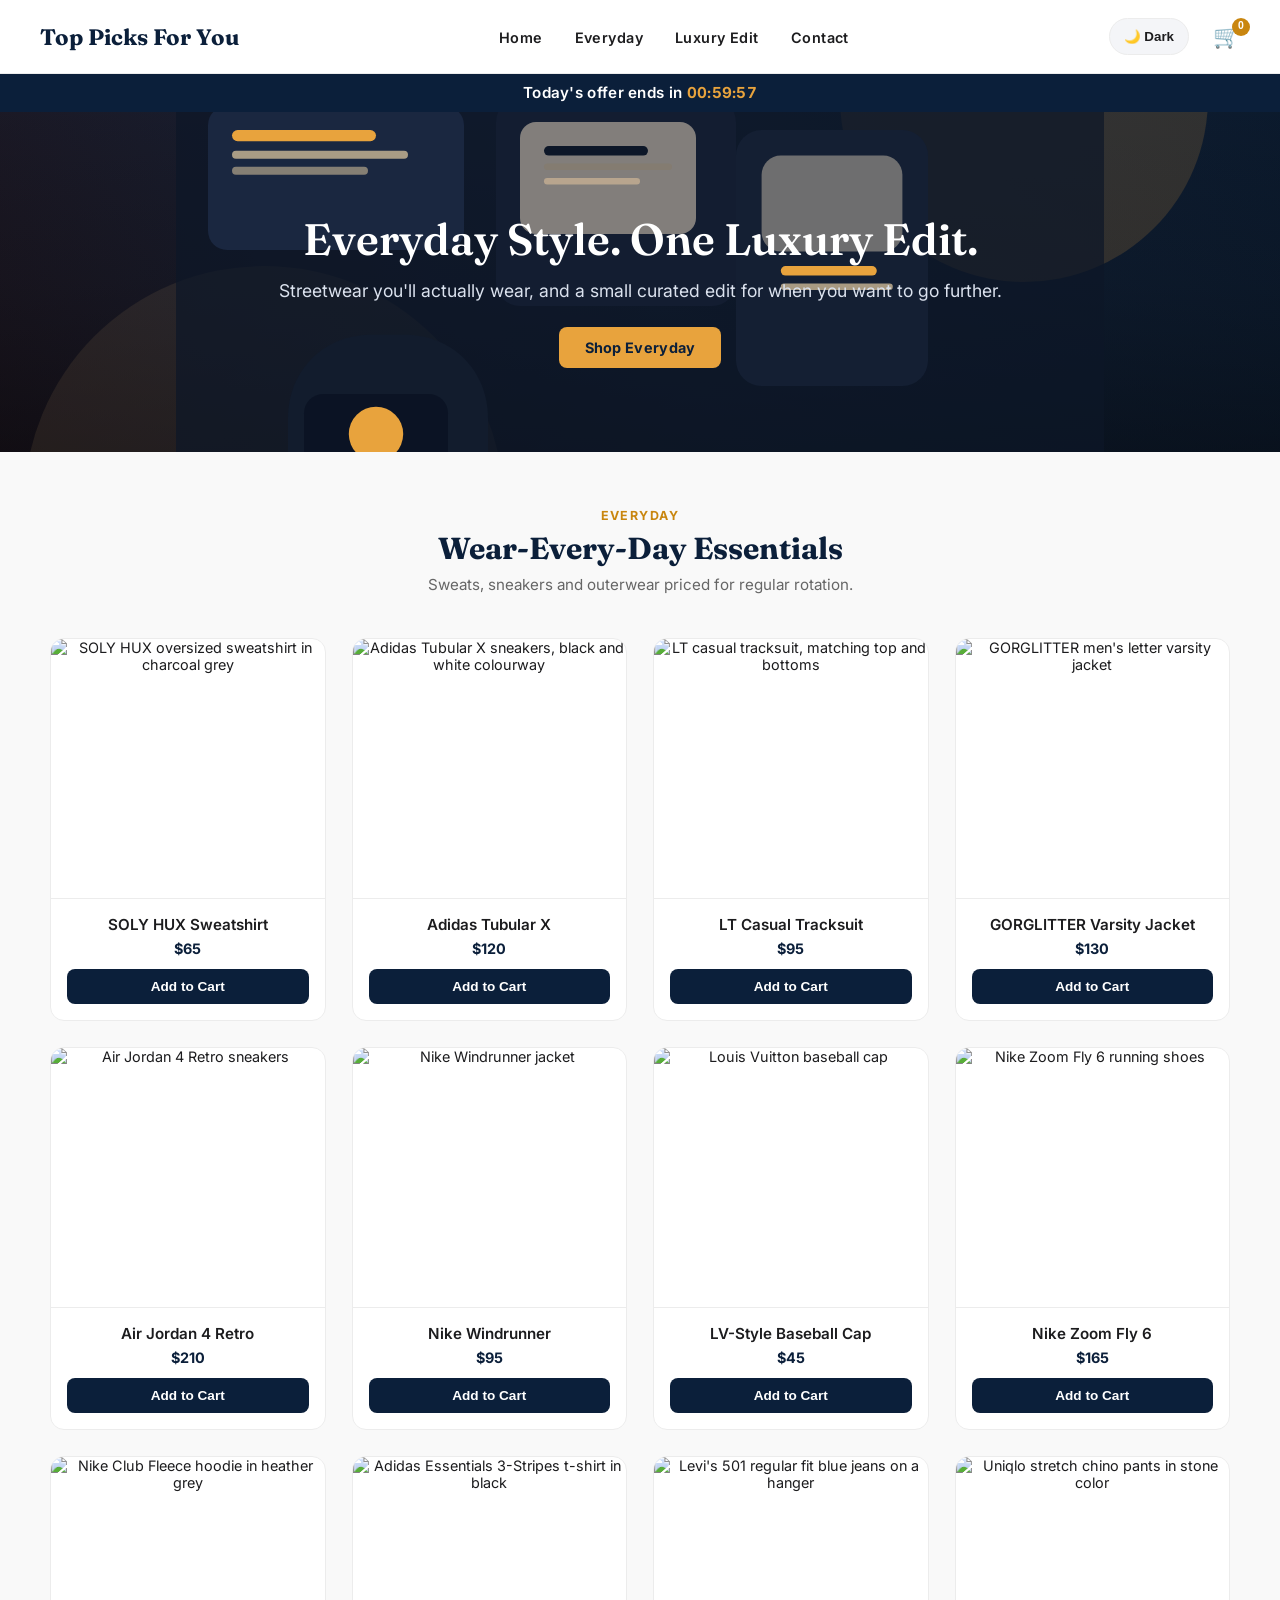
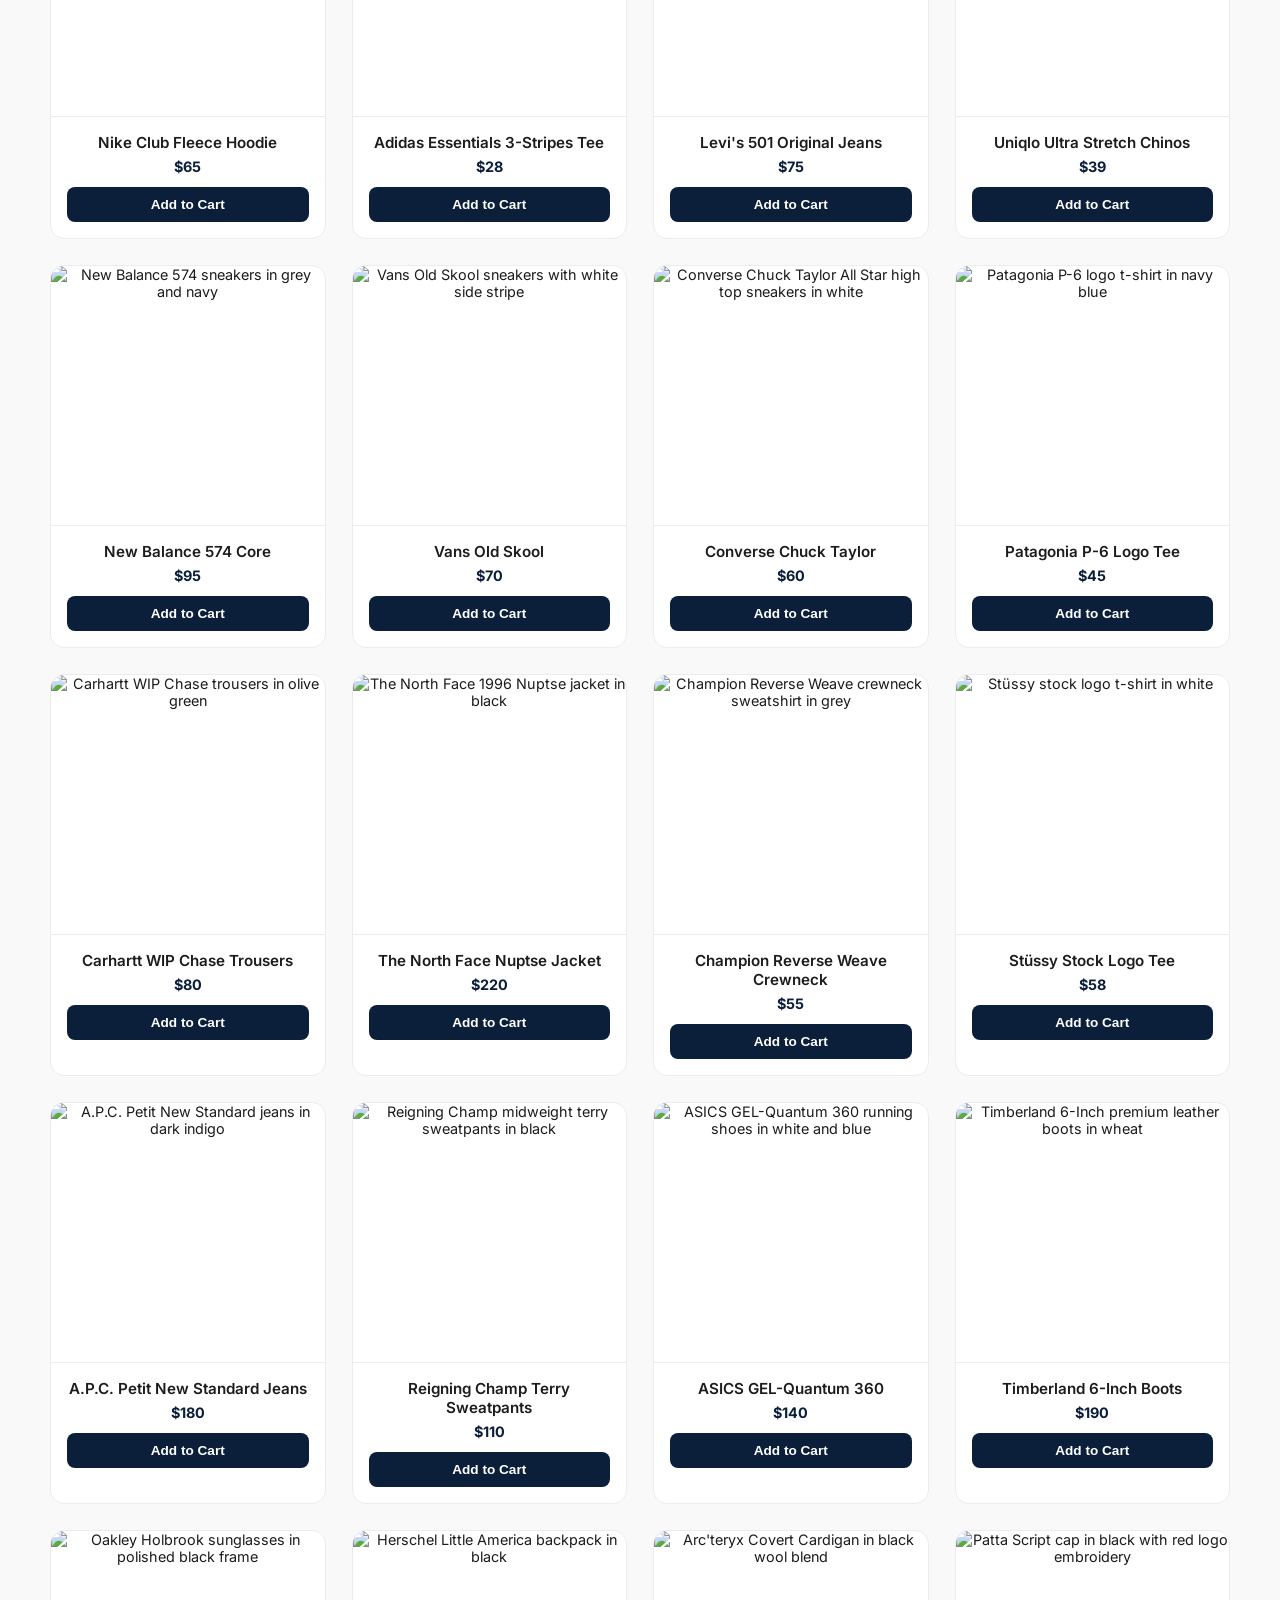
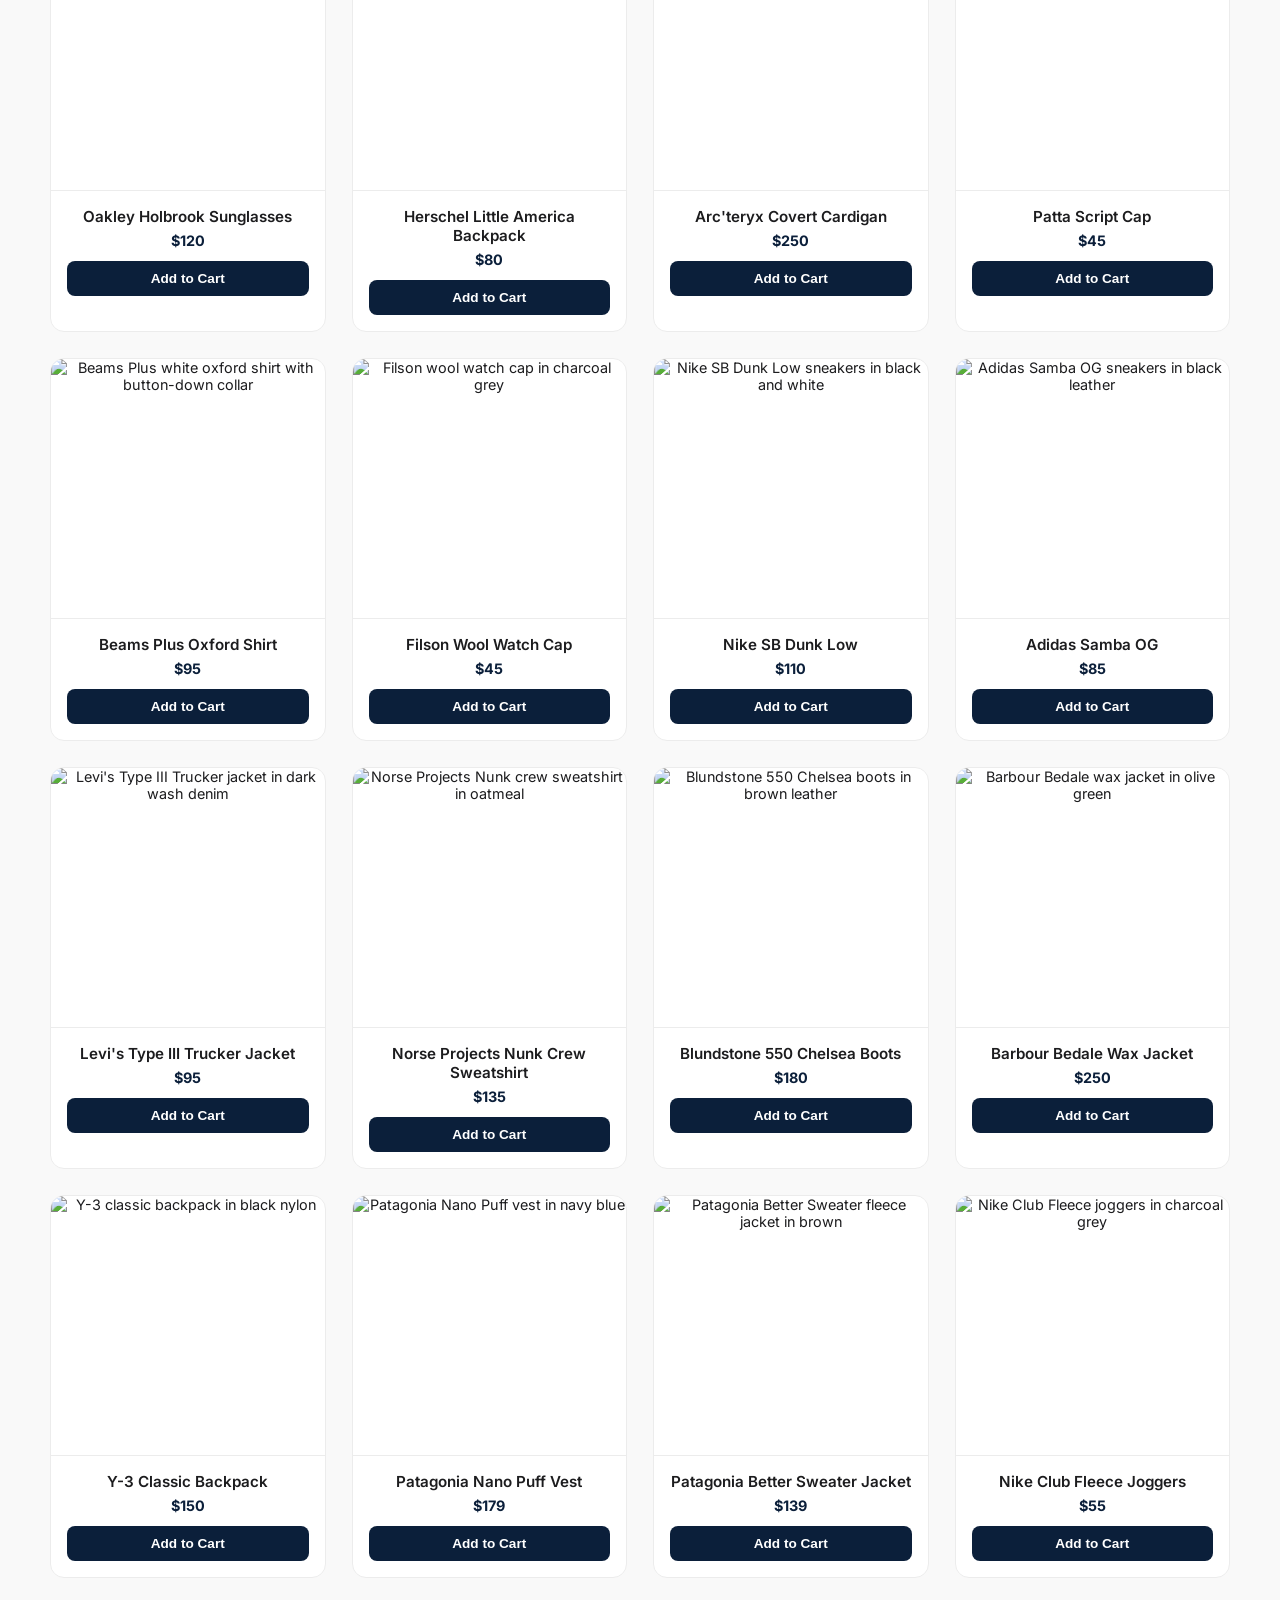
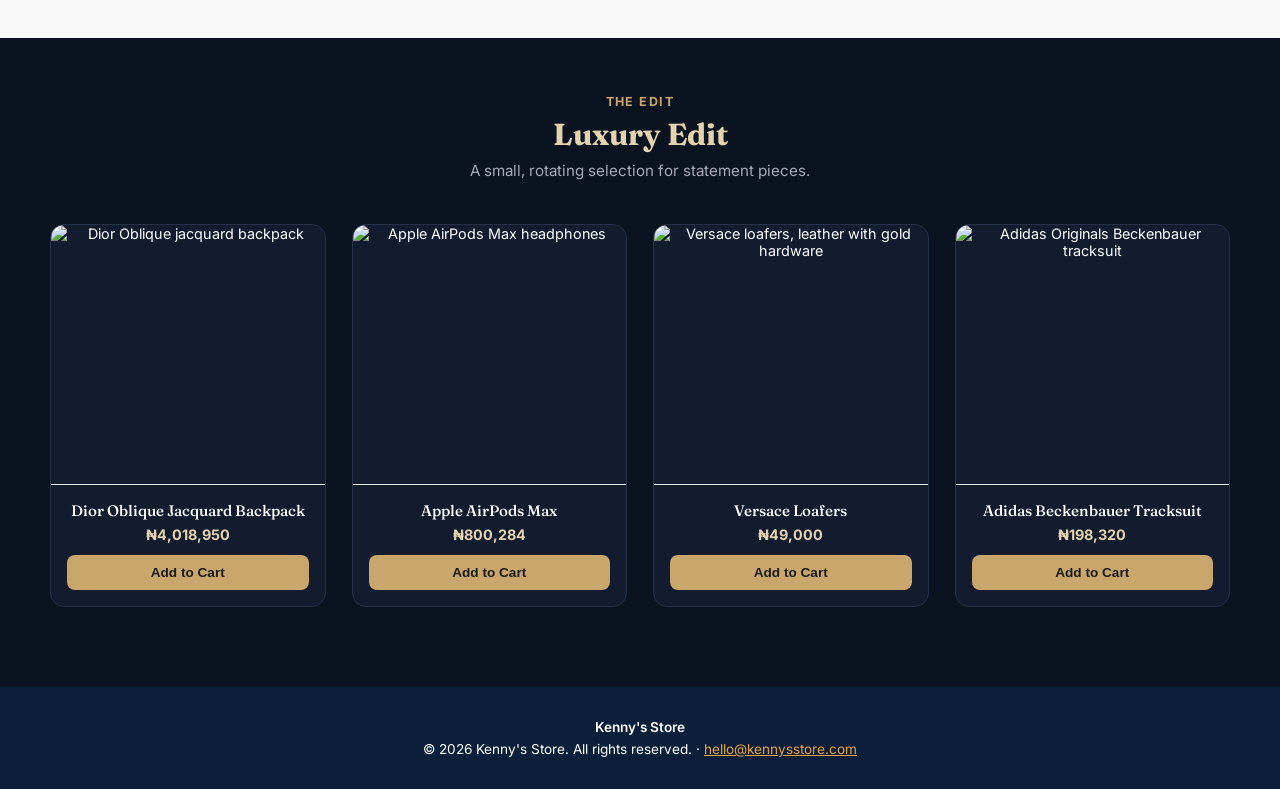
==== index.html @ e6ae7d49 "Initial commit via Netlify [skip ci]" ====
<!DOCTYPE html>
<html lang="en">
<head>
    <meta charset="UTF-8">
    <meta name="viewport" content="width=device-width, initial-scale=1.0">
    <title>Top Picks For You</title>
    <link rel="icon" type="image/png" sizes="32x32" href="favicon-32x32.png">
    <link rel="icon" type="image/png" sizes="48x48" href="favicon-48x48.png">
    <link rel="icon" type="image/png" sizes="64x64" href="favicon-64x64.png">
    <link rel="icon" type="image/svg+xml" href="favicon.png">
    <meta name="description" content="Kenny's Store: everyday streetwear essentials and a curated luxury edit, shipped across Nigeria.">
    <link rel="stylesheet" href="style.css">
    <script defer src="script.js"></script>
</head>
<body>
    <a href="#main" class="skip-link">Skip to content</a>

    <header>
        <nav aria-label="Main navigation">
            <a href="#" class="logo">Top Picks For You</a>
            <ul class="nav-links" id="navLinks">
                <li><a href="#main">Home</a></li>
                <li><a href="#everyday">Everyday</a></li>
                <li><a href="#luxury">Luxury Edit</a></li>
                <li><a href="#footer-contact">Contact</a></li>
                <li class="mobile-theme"><button id="themeToggleMobile" class="theme-btn" aria-label="Toggle Theme">🌙 Mode</button></li>
            </ul>
            <div class="nav-right">
                <button class="nav-toggle" id="navToggle" aria-label="Open menu" aria-expanded="false" aria-controls="navLinks">
                    <span></span><span></span><span></span>
                </button>
                <button id="themeToggle" class="theme-btn" aria-label="Toggle Theme">🌙 Mode</button>
                <div class="cart-dropdown-wrapper">
                    <button class="cart-icon" id="cartIcon" aria-label="Open cart" aria-expanded="false">
                        🛒<span class="cart-count" id="cartCount" hidden>0</span>
                    </button>
                    <div class="cart-dropdown" id="cartDropdown" role="menu" aria-label="Cart contents">
                        <p class="cart-empty">Your cart is empty.</p>
                    </div>
                </div>
            </div>
        </nav>
    </header>

    <div class="limited-offer-header">
        Today's offer ends in <span id="limited-offer-timer">01:00:00</span>
    </div>

    <main id="main">
        <section class="hero">
            <h1>Everyday Style. One Luxury Edit.</h1>
            <p>Streetwear you'll actually wear, and a small curated edit for when you want to go further.</p>
            <a href="#everyday" class="btn">Shop Everyday</a>
        </section>

        <!-- Everyday tier -->
        <section id="everyday" aria-labelledby="everyday-heading">
            <div class="section-header">
                <p class="eyebrow">Everyday</p>
                <h2 id="everyday-heading">Wear-Every-Day Essentials</h2>
                <p>Sweats, sneakers and outerwear priced for regular rotation.</p>
            </div>
            <div class="product-grid">
                <div class="product-card" style="animation-delay:0.05s">
                    <img src="https://i.pinimg.com/1200x/97/53/4b/97534b76c1d8417d2e4226a22c7fbff9.jpg" alt="SOLY HUX oversized sweatshirt in charcoal grey">
                    <div class="card-body">
                        <h3>SOLY HUX Sweatshirt</h3>
                        <p class="price">$65</p>
                        <button class="add-to-cart" data-name="SOLY HUX Sweatshirt" data-price="65" data-currency="USD" data-img="images/soly-hux-sweatshirt.svg">Add to Cart</button>
                    </div>
                </div>
                <div class="product-card" style="animation-delay:0.1s">
                    <img src="https://i.pinimg.com/736x/ea/85/1f/ea851f8ed0673873616dc1d593264ba1.jpg" alt="Adidas Tubular X sneakers, black and white colourway">
                    <div class="card-body">
                        <h3>Adidas Tubular X</h3>
                        <p class="price">$120</p>
                        <button class="add-to-cart" data-name="Adidas Tubular X" data-price="120" data-currency="USD" data-img="images/adidas-tubular-x.svg">Add to Cart</button>
                    </div>
                </div>
                <div class="product-card" style="animation-delay:0.15s">
                    <img src="https://i.pinimg.com/1200x/b9/a3/ff/b9a3ffa7d7e3c1dd497753f8d41bc068.jpg" alt="LT casual tracksuit, matching top and bottoms">
                    <div class="card-body">
                        <h3>LT Casual Tracksuit</h3>
                        <p class="price">$95</p>
                        <button class="add-to-cart" data-name="LT Casual Tracksuit" data-price="95" data-currency="USD" data-img="images/lt-tracksuit.svg">Add to Cart</button>
                    </div>
                </div>
                <div class="product-card" style="animation-delay:0.2s">
                    <img src="https://i.pinimg.com/736x/c0/44/8f/c0448f27e72c4484124650826ef8c07e.jpg" alt="GORGLITTER men's letter varsity jacket">
                    <div class="card-body">
                        <h3>GORGLITTER Varsity Jacket</h3>
                        <p class="price">$130</p>
                        <button class="add-to-cart" data-name="GORGLITTER Varsity Jacket" data-price="130" data-currency="USD" data-img="images/gorglitter-jacket.svg">Add to Cart</button>
                    </div>
                </div>
                <div class="product-card" style="animation-delay:0.25s">
                    <img src="https://i.pinimg.com/736x/c0/44/8f/c0448f27e72c4484124650826ef8c07e.jpg" alt="Air Jordan 4 Retro sneakers">
                    <div class="card-body">
                        <h3>Air Jordan 4 Retro</h3>
                        <p class="price">$210</p>
                        <button class="add-to-cart" data-name="Air Jordan 4 Retro" data-price="210" data-currency="USD" data-img="images/air-jordan-4.svg">Add to Cart</button>
                    </div>
                </div>
                <div class="product-card" style="animation-delay:0.3s">
                    <img src="https://i.pinimg.com/736x/af/18/16/af1816dd30bf4cdbb91d47686490c448.jpg" alt="Nike Windrunner jacket">
                    <div class="card-body">
                        <h3>Nike Windrunner</h3>
                        <p class="price">$95</p>
                        <button class="add-to-cart" data-name="Nike Windrunner" data-price="95" data-currency="USD" data-img="images/nike-windrunner.svg">Add to Cart</button>
                    </div>
                </div>
                <div class="product-card" style="animation-delay:0.35s">
                    <img src="https://i.pinimg.com/736x/49/57/7e/49577e9346430cd75f8f69d3ae06665c.jpg" alt="Louis Vuitton baseball cap">
                    <div class="card-body">
                        <h3>LV-Style Baseball Cap</h3>
                        <p class="price">$45</p>
                        <button class="add-to-cart" data-name="LV-Style Baseball Cap" data-price="45" data-currency="USD" data-img="images/lv-cap.svg">Add to Cart</button>
                    </div>
                </div>
                <div class="product-card" style="animation-delay:0.4s">
                    <img src="https://i.pinimg.com/1200x/a1/28/91/a12891b135d5cdeca704bf179dfd127b.jpg" alt="Nike Zoom Fly 6 running shoes">
                    <div class="card-body">
                        <h3>Nike Zoom Fly 6</h3>
                        <p class="price">$165</p>
                        <button class="add-to-cart" data-name="Nike Zoom Fly 6" data-price="165" data-currency="USD" data-img="images/nike-zoom-fly-6.svg">Add to Cart</button>
                    </div>
                </div>

                <div class="product-card" style="animation-delay:0.45s">
                    <img src="https://i.pinimg.com/736x/e0/22/4e/e0224e7ca65eda576c681bdec2949352.jpg" alt="Nike Club Fleece hoodie in heather grey">
                    <div class="card-body">
                        <h3>Nike Club Fleece Hoodie</h3>
                        <p class="price">$65</p>
                        <button class="add-to-cart" data-name="Nike Club Fleece Hoodie" data-price="65" data-currency="USD" data-img="images/nike-club-fleece.svg" data-pinterest-prompt="Nike Club Fleece hoodie heather grey flatlay, everyday streetwear outfit, minimal layering piece">Add to Cart</button>
                    </div>
                </div>
                <div class="product-card" style="animation-delay:0.5s">
                    <img src="https://i.pinimg.com/1200x/d8/91/b6/d891b617d98bde74d5c2c7570823aee5.jpg" alt="Adidas Essentials 3-Stripes t-shirt in black">
                    <div class="card-body">
                        <h3>Adidas Essentials 3-Stripes Tee</h3>
                        <p class="price">$28</p>
                        <button class="add-to-cart" data-name="Adidas Essentials 3-Stripes Tee" data-price="28" data-currency="USD" data-img="images/adidas-essentials-tee.svg" data-pinterest-prompt="Adidas Essentials 3-Stripes t-shirt black, casual streetwear outfit, everyday wardrobe staple">Add to Cart</button>
                    </div>
                </div>
                <div class="product-card" style="animation-delay:0.55s">
                    <img src="https://lscoglobal.scene7.com/is/image/lscoglobal/MB_00501-0114_GLO_CM_DA?fmt=webp&qlt=70&resMode=sharp2&fit=crop,1&op_usm=0.6,0.6,8&wid=480&hei=640" alt="Levi's 501 regular fit blue jeans on a hanger">
                    <div class="card-body">
                        <h3>Levi's 501 Original Jeans</h3>
                        <p class="price">$75</p>
                        <button class="add-to-cart" data-name="Levi's 501 Original Jeans" data-price="75" data-currency="USD" data-img="images/levis-501-jeans.svg" data-pinterest-prompt="Levi's 501 original fit jeans outfit, blue denim everyday look with sneakers and tee">Add to Cart</button>
                    </div>
                </div>
                <div class="product-card" style="animation-delay:0.6s">
                    <img src="https://i.pinimg.com/1200x/2e/55/2c/2e552ca2a03f84bc3473179da9222629.jpg" alt="Uniqlo stretch chino pants in stone color">
                    <div class="card-body">
                        <h3>Uniqlo Ultra Stretch Chinos</h3>
                        <p class="price">$39</p>
                        <button class="add-to-cart" data-name="Uniqlo Ultra Stretch Chinos" data-price="39" data-currency="USD" data-img="images/uniqlo-chinos.svg" data-pinterest-prompt="Uniqlo ultra stretch chinos stone, everyday smart-casual urban outfit, minimal menswear">Add to Cart</button>
                    </div>
                </div>
                <div class="product-card" style="animation-delay:0.65s">
                    <img src="https://i.pinimg.com/1200x/9e/4a/e8/9e4ae890ea196002139b7bae768e2bc3.jpg" alt="New Balance 574 sneakers in grey and navy">
                    <div class="card-body">
                        <h3>New Balance 574 Core</h3>
                        <p class="price">$95</p>
                        <button class="add-to-cart" data-name="New Balance 574 Core" data-price="95" data-currency="USD" data-img="images/nb-574.svg" data-pinterest-prompt="New Balance 574 grey navy sneakers, everyday casual sneaker outfit, retro running shoe photography">Add to Cart</button>
                    </div>
                </div>
                <div class="product-card" style="animation-delay:0.7s">
                    <img src="https://i.pinimg.com/1200x/85/03/ba/8503ba1c7f707353699269182d3654b0.jpg" alt="Vans Old Skool sneakers with white side stripe">
                    <div class="card-body">
                        <h3>Vans Old Skool</h3>
                        <p class="price">$70</p>
                        <button class="add-to-cart" data-name="Vans Old Skool" data-price="70" data-currency="USD" data-img="images/vans-old-skool.svg" data-pinterest-prompt="Vans Old Skool sneakers black white, everyday skate style, casual streetwear shoes">Add to Cart</button>
                    </div>
                </div>
                <div class="product-card" style="animation-delay:0.75s">
                    <img src="https://i.pinimg.com/1200x/51/af/fa/51affaed03bae5598e30fa8b4cc4545e.jpg" alt="Converse Chuck Taylor All Star high top sneakers in white">
                    <div class="card-body">
                        <h3>Converse Chuck Taylor</h3>
                        <p class="price">$60</p>
                        <button class="add-to-cart" data-name="Converse Chuck Taylor" data-price="60" data-currency="USD" data-img="images/converse-chuck-taylor.svg" data-pinterest-prompt="Converse Chuck Taylor white high tops, everyday streetwear style, classic canvas sneakers outfit">Add to Cart</button>
                    </div>
                </div>
                <div class="product-card" style="animation-delay:0.8s">
                    <img src="https://i.pinimg.com/1200x/9c/81/03/9c8103d2b2f7f58266a8e09905404947.jpg" alt="Patagonia P-6 logo t-shirt in navy blue">
                    <div class="card-body">
                        <h3>Patagonia P-6 Logo Tee</h3>
                        <p class="price">$45</p>
                        <button class="add-to-cart" data-name="Patagonia P-6 Logo Tee" data-price="45" data-currency="USD" data-img="images/patagonia-p6-tee.svg" data-pinterest-prompt="Patagonia P-6 logo t-shirt navy, everyday outdoor casual style, logo tee flat lay">Add to Cart</button>
                    </div>
                </div>
                <div class="product-card" style="animation-delay:0.85s">
                    <img src="https://i.pinimg.com/1200x/f6/cc/68/f6cc6819d77f2322cc3865d27dd0f14e.jpg" alt="Carhartt WIP Chase trousers in olive green">
                    <div class="card-body">
                        <h3>Carhartt WIP Chase Trousers</h3>
                        <p class="price">$80</p>
                        <button class="add-to-cart" data-name="Carhartt WIP Chase Trousers" data-price="80" data-currency="USD" data-img="images/carhartt-chase-trousers.svg" data-pinterest-prompt="Carhartt WIP Chase trousers olive, everyday workwear-inspired outfit, casual chino style">Add to Cart</button>
                    </div>
                </div>
                <div class="product-card" style="animation-delay:0.9s">
                    <img src="https://i.pinimg.com/1200x/9a/9d/17/9a9d17a6d9658200bc31dea52630426f.jpg" alt="The North Face 1996 Nuptse jacket in black">
                    <div class="card-body">
                        <h3>The North Face Nuptse Jacket</h3>
                        <p class="price">$220</p>
                        <button class="add-to-cart" data-name="The North Face Nuptse Jacket" data-price="220" data-currency="USD" data-img="images/tnf-nuptse.svg" data-pinterest-prompt="The North Face 1996 Nuptse jacket black, everyday cold-weather streetwear, puffer jacket outfit">Add to Cart</button>
                    </div>
                </div>
                <div class="product-card" style="animation-delay:0.95s">
                    <img src="https://i.pinimg.com/1200x/ee/a2/5e/eea25e396825b56d1c9a1a05eb68a778.jpg" alt="Champion Reverse Weave crewneck sweatshirt in grey">
                    <div class="card-body">
                        <h3>Champion Reverse Weave Crewneck</h3>
                        <p class="price">$55</p>
                        <button class="add-to-cart" data-name="Champion Reverse Weave Crewneck" data-price="55" data-currency="USD" data-img="images/champion-crewneck.svg" data-pinterest-prompt="Champion Reverse Weave crewneck grey, everyday lounge streetwear, vintage athletic sweatshirt">Add to Cart</button>
                    </div>
                </div>
                <div class="product-card" style="animation-delay:1s">
                    <img src="https://i.pinimg.com/1200x/fd/8a/e2/fd8ae200be25244277fd1cde825696cd.jpg" alt="Stüssy stock logo t-shirt in white">
                    <div class="card-body">
                        <h3>Stüssy Stock Logo Tee</h3>
                        <p class="price">$58</p>
                        <button class="add-to-cart" data-name="Stüssy Stock Logo Tee" data-price="58" data-currency="USD" data-img="images/stussy-stock-logo.svg" data-pinterest-prompt="Stüssy stock logo t-shirt white, everyday streetwear graphic tee, casual outfit inspiration">Add to Cart</button>
                    </div>
                </div>
                <div class="product-card" style="animation-delay:1.05s">
                    <img src="https://i.pinimg.com/736x/ff/71/1a/ff711a31880f07cc1c23a7a0a51de131.jpg" alt="A.P.C. Petit New Standard jeans in dark indigo">
                    <div class="card-body">
                        <h3>A.P.C. Petit New Standard Jeans</h3>
                        <p class="price">$180</p>
                        <button class="add-to-cart" data-name="A.P.C. Petit New Standard Jeans" data-price="180" data-currency="USD" data-img="images/apc-petit-new-standard.svg" data-pinterest-prompt="A.P.C. Petit New Standard jeans dark indigo, everyday premium denim outfit, minimalist jean style">Add to Cart</button>
                    </div>
                </div>
                <div class="product-card" style="animation-delay:1.1s">
                    <img src="https://i.pinimg.com/736x/e6/8a/31/e68a31d5db75a01d48b1fdff7d5b1b6d.jpg" alt="Reigning Champ midweight terry sweatpants in black">
                    <div class="card-body">
                        <h3>Reigning Champ Terry Sweatpants</h3>
                        <p class="price">$110</p>
                        <button class="add-to-cart" data-name="Reigning Champ Terry Sweatpants" data-price="110" data-currency="USD" data-img="images/reigning-champ-sweatpants.svg" data-pinterest-prompt="Reigning Champ midweight terry sweatpants black, everyday athleisure fit, premium lounge wear">Add to Cart</button>
                    </div>
                </div>
                <div class="product-card" style="animation-delay:1.15s">
                    <img src="https://i.pinimg.com/736x/9d/6a/78/9d6a787cb7465d08ddc8c4ab4bb0f01d.jpg" alt="ASICS GEL-Quantum 360 running shoes in white and blue">
                    <div class="card-body">
                        <h3>ASICS GEL-Quantum 360</h3>
                        <p class="price">$140</p>
                        <button class="add-to-cart" data-name="ASICS GEL-Quantum 360" data-price="140" data-currency="USD" data-img="images/asics-gel-quantum-360.svg" data-pinterest-prompt="ASICS GEL-Quantum 360 white blue, everyday running shoe outfit, tech trainer streetwear">Add to Cart</button>
                    </div>
                </div>
                <div class="product-card" style="animation-delay:1.2s">
                    <img src="https://i.pinimg.com/736x/20/19/0a/20190a8bd80d740efa5c14ca1f122430.jpg" alt="Timberland 6-Inch premium leather boots in wheat">
                    <div class="card-body">
                        <h3>Timberland 6-Inch Boots</h3>
                        <p class="price">$190</p>
                        <button class="add-to-cart" data-name="Timberland 6-Inch Boots" data-price="190" data-currency="USD" data-img="images/timberland-6-inch.svg" data-pinterest-prompt="Timberland 6-inch premium boots wheat, everyday rugged boot outfit, workwear inspired style">Add to Cart</button>
                    </div>
                </div>
                <div class="product-card" style="animation-delay:1.25s">
                    <img src="https://i.pinimg.com/736x/16/31/3b/16313b3d90e3a8bf22dac0e3a3df12c0.jpg" alt="Oakley Holbrook sunglasses in polished black frame">
                    <div class="card-body">
                        <h3>Oakley Holbrook Sunglasses</h3>
                        <p class="price">$120</p>
                        <button class="add-to-cart" data-name="Oakley Holbrook Sunglasses" data-price="120" data-currency="USD" data-img="images/oakley-holbrook.svg" data-pinterest-prompt="Oakley Holbrook sunglasses black, everyday streetwear accessory, sunglasses fashion flatlay">Add to Cart</button>
                    </div>
                </div>
                <div class="product-card" style="animation-delay:1.3s">
                    <img src="https://i.pinimg.com/736x/a5/f2/8f/a5f28fd7ff39812b48bf68d8d44f5a96.jpg" alt="Herschel Little America backpack in black">
                    <div class="card-body">
                        <h3>Herschel Little America Backpack</h3>
                        <p class="price">$80</p>
                        <button class="add-to-cart" data-name="Herschel Little America Backpack" data-price="80" data-currency="USD" data-img="images/herschel-backpack.svg" data-pinterest-prompt="Herschel Little America backpack black, everyday commuter bag, streetwear backpack outfit">Add to Cart</button>
                    </div>
                </div>
                <div class="product-card" style="animation-delay:1.35s">
                    <img src="https://i.pinimg.com/736x/ab/7f/6d/ab7f6dab1e13a12d2c10f2d17f3e1598.jpg" alt="Arc'teryx Covert Cardigan in black wool blend">
                    <div class="card-body">
                        <h3>Arc'teryx Covert Cardigan</h3>
                        <p class="price">$250</p>
                        <button class="add-to-cart" data-name="Arc'teryx Covert Cardigan" data-price="250" data-currency="USD" data-img="images/arcteryx-covert-cardigan.svg" data-pinterest-prompt="Arc'teryx Covert Cardigan black, everyday smart-casual layering, premium cardigan outfit">Add to Cart</button>
                    </div>
                </div>
                <div class="product-card" style="animation-delay:1.4s">
                    <img src="https://i.pinimg.com/736x/9f/42/be/9f42be22590bdb4318ea9184b0b3c5c3.jpg" alt="Patta Script cap in black with red logo embroidery">
                    <div class="card-body">
                        <h3>Patta Script Cap</h3>
                        <p class="price">$45</p>
                        <button class="add-to-cart" data-name="Patta Script Cap" data-price="45" data-currency="USD" data-img="images/patta-cap.svg" data-pinterest-prompt="Patta Script cap black red logo, everyday streetwear accessory, casual cap outfit">Add to Cart</button>
                    </div>
                </div>
                <div class="product-card" style="animation-delay:1.45s">
                    <img src="https://i.pinimg.com/736x/74/20/48/742048b5b691b5768ce3be19a46d6a0b.jpg" alt="Beams Plus white oxford shirt with button-down collar">
                    <div class="card-body">
                        <h3>Beams Plus Oxford Shirt</h3>
                        <p class="price">$95</p>
                        <button class="add-to-cart" data-name="Beams Plus Oxford Shirt" data-price="95" data-currency="USD" data-img="images/beams-plus-oxford.svg" data-pinterest-prompt="Beams Plus oxford shirt white, everyday layered shirt outfit, smart casual menswear">Add to Cart</button>
                    </div>
                </div>
                <div class="product-card" style="animation-delay:1.5s">
                    <img src="https://i.pinimg.com/736x/0a/95/b2/0a95b2d2cd05b6eb1250f2e4e94ad717.jpg" alt="Filson wool watch cap in charcoal grey">
                    <div class="card-body">
                        <h3>Filson Wool Watch Cap</h3>
                        <p class="price">$45</p>
                        <button class="add-to-cart" data-name="Filson Wool Watch Cap" data-price="45" data-currency="USD" data-img="images/filson-watch-cap.svg" data-pinterest-prompt="Filson wool watch cap charcoal, everyday winter accessory, rugged outdoor hat look">Add to Cart</button>
                    </div>
                </div>
                <div class="product-card" style="animation-delay:1.55s">
                    <img src="https://i.pinimg.com/736x/3c/29/97/3c2997d05a2a65e6f84b628fb04f9cd1.jpg" alt="Nike SB Dunk Low sneakers in black and white">
                    <div class="card-body">
                        <h3>Nike SB Dunk Low</h3>
                        <p class="price">$110</p>
                        <button class="add-to-cart" data-name="Nike SB Dunk Low" data-price="110" data-currency="USD" data-img="images/nike-sb-dunk-low.svg" data-pinterest-prompt="Nike SB Dunk Low black white, everyday skate sneaker look, classic dunk outfit">Add to Cart</button>
                    </div>
                </div>
                <div class="product-card" style="animation-delay:1.6s">
                    <img src="https://i.pinimg.com/736x/fb/1e/3d/fb1e3d0d4f7d411e942be1ad2b5bf5f1.jpg" alt="Adidas Samba OG sneakers in black leather">
                    <div class="card-body">
                        <h3>Adidas Samba OG</h3>
                        <p class="price">$85</p>
                        <button class="add-to-cart" data-name="Adidas Samba OG" data-price="85" data-currency="USD" data-img="images/adidas-samba-og.svg" data-pinterest-prompt="Adidas Samba OG black leather, everyday classic sneaker outfit, retro futsal shoe vibe">Add to Cart</button>
                    </div>
                </div>
                <div class="product-card" style="animation-delay:1.65s">
                    <img src="https://i.pinimg.com/736x/27/8b/b3/278bb3a023d93ebdff7e293db5b9be2b.jpg" alt="Levi's Type III Trucker jacket in dark wash denim">
                    <div class="card-body">
                        <h3>Levi's Type III Trucker Jacket</h3>
                        <p class="price">$95</p>
                        <button class="add-to-cart" data-name="Levi's Type III Trucker Jacket" data-price="95" data-currency="USD" data-img="images/levis-trucker-jacket.svg" data-pinterest-prompt="Levi's Type III Trucker jacket dark wash, everyday denim jacket outfit, casual layering style">Add to Cart</button>
                    </div>
                </div>
                <div class="product-card" style="animation-delay:1.7s">
                    <img src="https://i.pinimg.com/736x/a4/c6/6f/a4c66fffad5c3cea0f8a6e74e24c678a.jpg" alt="Norse Projects Nunk crew sweatshirt in oatmeal">
                    <div class="card-body">
                        <h3>Norse Projects Nunk Crew Sweatshirt</h3>
                        <p class="price">$135</p>
                        <button class="add-to-cart" data-name="Norse Projects Nunk Crew Sweatshirt" data-price="135" data-currency="USD" data-img="images/norse-projects-nunk.svg" data-pinterest-prompt="Norse Projects Nunk crew sweatshirt oatmeal, everyday minimalist streetwear, premium sweatshirt outfit">Add to Cart</button>
                    </div>
                </div>
                <div class="product-card" style="animation-delay:1.75s">
                    <img src="https://i.pinimg.com/736x/52/9d/58/529d585cd3dded9e87d37a63c8eaee26.jpg" alt="Blundstone 550 Chelsea boots in brown leather">
                    <div class="card-body">
                        <h3>Blundstone 550 Chelsea Boots</h3>
                        <p class="price">$180</p>
                        <button class="add-to-cart" data-name="Blundstone 550 Chelsea Boots" data-price="180" data-currency="USD" data-img="images/blundstone-550.svg" data-pinterest-prompt="Blundstone 550 Chelsea boots brown, everyday rugged boot outfit, casual menswear boot look">Add to Cart</button>
                    </div>
                </div>
                <div class="product-card" style="animation-delay:1.8s">
                    <img src="https://i.pinimg.com/736x/9b/ea/26/9bea269c9e9e59356a287afbc136b7ac.jpg" alt="Barbour Bedale wax jacket in olive green">
                    <div class="card-body">
                        <h3>Barbour Bedale Wax Jacket</h3>
                        <p class="price">$250</p>
                        <button class="add-to-cart" data-name="Barbour Bedale Wax Jacket" data-price="250" data-currency="USD" data-img="images/barbour-bedale.svg" data-pinterest-prompt="Barbour Bedale wax jacket olive, everyday country jacket outfit, rugged workwear style">Add to Cart</button>
                    </div>
                </div>
                <div class="product-card" style="animation-delay:1.85s">
                    <img src="https://i.pinimg.com/736x/4b/e1/3d/4be13dd110ddf304eb37a9434b4ffa7e.jpg" alt="Y-3 classic backpack in black nylon">
                    <div class="card-body">
                        <h3>Y-3 Classic Backpack</h3>
                        <p class="price">$150</p>
                        <button class="add-to-cart" data-name="Y-3 Classic Backpack" data-price="150" data-currency="USD" data-img="images/y3-classic-backpack.svg" data-pinterest-prompt="Y-3 classic backpack black, everyday luxury streetwear bag, minimalist backpack outfit">Add to Cart</button>
                    </div>
                </div>
                <div class="product-card" style="animation-delay:1.9s">
                    <img src="https://i.pinimg.com/736x/aa/3d/83/aa3d83eb1516752f527a1c3415c8d09f.jpg" alt="Patagonia Nano Puff vest in navy blue">
                    <div class="card-body">
                        <h3>Patagonia Nano Puff Vest</h3>
                        <p class="price">$179</p>
                        <button class="add-to-cart" data-name="Patagonia Nano Puff Vest" data-price="179" data-currency="USD" data-img="images/patagonia-nano-puff.svg" data-pinterest-prompt="Patagonia Nano Puff vest navy, everyday outdoor layering, lightweight insulated vest outfit">Add to Cart</button>
                    </div>
                </div>
                <div class="product-card" style="animation-delay:1.95s">
                    <img src="https://i.pinimg.com/736x/0a/8f/d2/0a8fd27e5e3b8c9b7896304f1cfa9fb7.jpg" alt="Patagonia Better Sweater fleece jacket in brown">
                    <div class="card-body">
                        <h3>Patagonia Better Sweater Jacket</h3>
                        <p class="price">$139</p>
                        <button class="add-to-cart" data-name="Patagonia Better Sweater Jacket" data-price="139" data-currency="USD" data-img="images/patagonia-better-sweater.svg" data-pinterest-prompt="Patagonia Better Sweater jacket brown, everyday cozy fleece outerwear, casual layering outfit">Add to Cart</button>
                    </div>
                </div>
                <div class="product-card" style="animation-delay:2s">
                    <img src="https://i.pinimg.com/736x/67/f8/33/67f833d6e2a6df6eeb86f5f2fd9054d3.jpg" alt="Nike Club Fleece joggers in charcoal grey">
                    <div class="card-body">
                        <h3>Nike Club Fleece Joggers</h3>
                        <p class="price">$55</p>
                        <button class="add-to-cart" data-name="Nike Club Fleece Joggers" data-price="55" data-currency="USD" data-img="images/nike-club-fleece-joggers.svg" data-pinterest-prompt="Nike Club Fleece joggers charcoal, everyday athleisure outfit, comfy streetwear bottoms">Add to Cart</button>
                    </div>
                </div>
            </div>
        </section>

        <!-- Luxury tier -->
        <section id="luxury" class="luxury" aria-labelledby="luxury-heading">
            <div class="section-header">
                <p class="eyebrow">The Edit</p>
                <h2 id="luxury-heading">Luxury Edit</h2>
                <p>A small, rotating selection for statement pieces.</p>
            </div>
            <div class="product-grid">
                <div class="product-card" style="animation-delay:0.05s">
                    <img src="images/dior-backpack.svg" alt="Dior Oblique jacquard backpack">
                    <div class="card-body">
                        <h3>Dior Oblique Jacquard Backpack</h3>
                        <p class="price">₦4,018,950</p>
                        <button class="add-to-cart" data-name="Dior Oblique Jacquard Backpack" data-price="4018950" data-img="images/dior-backpack.svg">Add to Cart</button>
                    </div>
                </div>
                <div class="product-card" style="animation-delay:0.1s">
                    <img src="images/airpods-max.svg" alt="Apple AirPods Max headphones">
                    <div class="card-body">
                        <h3>Apple AirPods Max</h3>
                        <p class="price">₦800,284</p>
                        <button class="add-to-cart" data-name="Apple AirPods Max" data-price="800284" data-img="images/airpods-max.svg">Add to Cart</button>
                    </div>
                </div>
                <div class="product-card" style="animation-delay:0.15s">
                    <img src="images/versace-loafers.svg" alt="Versace loafers, leather with gold hardware">
                    <div class="card-body">
                        <h3>Versace Loafers</h3>
                        <p class="price">₦49,000</p>
                        <button class="add-to-cart" data-name="Versace Loafers" data-price="49000" data-img="images/versace-loafers.svg">Add to Cart</button>
                    </div>
                </div>
                <div class="product-card" style="animation-delay:0.2s">
                    <img src="images/adidas-beckenbauer.svg" alt="Adidas Originals Beckenbauer tracksuit">
                    <div class="card-body">
                        <h3>Adidas Beckenbauer Tracksuit</h3>
                        <p class="price">₦198,320</p>
                        <button class="add-to-cart" data-name="Adidas Beckenbauer Tracksuit" data-price="198320" data-img="images/adidas-beckenbauer.svg">Add to Cart</button>
                    </div>
                </div>
            </div>
        </section>
    </main>

    <footer id="footer-contact">
        <p>Kenny's Store</p>
        <p>&copy; 2026 Kenny's Store. All rights reserved. · <a href="mailto:hello@kennysstore.com">hello@kennysstore.com</a></p>
    </footer>
</body>
</html>
---- style.css ----
@import url('https://fonts.googleapis.com/css2?family=Fraunces:opsz,wght@9..144,400;9..144,600;9..144,700&family=Inter:wght@400;500;600;700&display=swap');

* {
    margin: 0;
    padding: 0;
    box-sizing: border-box;
}

:root {
    /* Core */
    --white: #fff;
    --ink: #1c1c1e;
    --grey-bg: #f9f9f9;
    --background: #f9f9f9;
    --surface: #ffffff;
    --surface-alt: #f4f5f8;
    --text: #1c1c1e;
    --muted-text: #666;
    --card-line: #ececec;
    --border: #ececec;
    --shadow: rgba(0,0,0,0.08);
    --danger: #b23b3b;

    /* Everyday tier */
    --navy: #0b1f3a;
    --amber: #e8a33d;
    --amber-dark: #c9860f;

    /* Luxury tier */
    --luxe-bg: #0b1220;
    --gold: #c9a66b;
    --gold-light: #e4d3ae;

    --button-bg: var(--navy);
    --button-fg: var(--white);
    --button-hover: var(--amber-dark);
    --button-bg-alt: var(--amber);
    --button-fg-alt: var(--navy);
    --button-hover-alt: var(--amber-dark);
    --nav-toggle: var(--navy);
    --cart-qty-fg: var(--text);
    --hero-text: #ffffff;
    --hero-subtext: #dbe2ee;

    --radius-sm: 8px;
    --radius-md: 14px;
    --font-display: 'Fraunces', Georgia, serif;
    --font-body: 'Inter', Arial, sans-serif;
}

body.dark {
    --background: #070c16;
    --surface: #0f1727;
    --surface-alt: #121f36;
    --text: #eef2f8;
    --muted-text: #9bb1cd;
    --card-line: #22304a;
    --border: #22304a;
    --shadow: rgba(0,0,0,0.45);
    --button-bg: #e8a33d;
    --button-fg: #0b1f3a;
    --button-hover: #c9860f;
    --button-bg-alt: #0b1f3a;
    --button-fg-alt: #ffffff;
    --button-hover-alt: #0e2a52;
    --nav-toggle: var(--white);
    --cart-qty-fg: var(--white);
    --hero-text: #f4f7fb;
    --hero-subtext: #c7d3e3;
    
}

@media (prefers-reduced-motion: reduce) {
    *, *::before, *::after {
        animation-duration: 0.001ms !important;
        animation-iteration-count: 1 !important;
        transition-duration: 0.001ms !important;
        scroll-behavior: auto !important;
    }
}

@keyframes fadeInUp {
    from { opacity: 0; transform: translateY(24px); }
    to   { opacity: 1; transform: translateY(0); }
}

html { scroll-behavior: smooth; }

body {
    font-family: var(--font-body);
    background-color: var(--background);
    color: var(--text);
}

a { color: inherit; }

/* Skip link for keyboard users */
.skip-link {
    position: absolute;
    left: -999px;
    top: 0;
    background: var(--navy);
    color: var(--white);
    padding: 10px 16px;
    z-index: 2000;
}
.skip-link:focus {
    left: 10px;
    top: 10px;
}

/* Limited Time Offer Header */
.limited-offer-header {
    background: var(--navy);
    color: var(--white);
    padding: 10px 0;
    text-align: center;
    font-weight: 600;
    font-size: 0.95rem;
    letter-spacing: 0.02em;
}
.limited-offer-header span {
    font-variant-numeric: tabular-nums;
    font-weight: 700;
    color: var(--amber);
}

header {
    background-color: var(--surface);
    padding: 18px 40px;
    position: sticky;
    top: 0;
    z-index: 900;
    box-shadow: 0 1px 0 var(--border);
}

nav {
    display: flex;
    justify-content: space-between;
    align-items: center;
}

.logo {
    font-family: var(--font-display);
    font-size: 1.4rem;
    font-weight: 700;
    text-decoration: none;
    color: var(--navy);
}

body.dark .logo {
    color: var(--white);
}

.nav-links {
    list-style: none;
    display: flex;
    gap: 28px;
}

.nav-links a {
    color: var(--text);
    font-weight: 600;
    font-size: 0.9rem;
    letter-spacing: 0.03em;
    text-decoration: none;
    padding: 6px 2px;
    border-bottom: 2px solid transparent;
    transition: border-color 0.2s ease, color 0.2s ease;
}
.nav-links a:hover,
.nav-links a:focus-visible {
    border-bottom-color: var(--amber);
}

.nav-right {
    display: flex;
    align-items: center;
    gap: 24px;
}

.theme-btn {
    background: var(--surface-alt);
    border: 1px solid var(--border);
    color: var(--text);
    padding: 10px 14px;
    border-radius: 999px;
    font-weight: 600;
    cursor: pointer;
    transition: background-color 2.5s ease, color 2.5s ease, border-color 1.5s ease;
}
.theme-btn:hover,
.theme-btn:focus-visible {
    background: var(--surface);
    border-color: var(--amber);
}

.nav-toggle {
    display: none;
    flex-direction: column;
    justify-content: center;
    gap: 5px;
    width: 32px;
    height: 32px;
    background: none;
    border: none;
    cursor: pointer;
}
.nav-toggle span {
    display: block;
    height: 2px;
    width: 100%;
    background: var(--nav-toggle);
    border-radius: 2px;
}

.cart-dropdown-wrapper {
    position: relative;
}

.cart-icon {
    font-size: 22px;
    cursor: pointer;
    position: relative;
    background: none;
    border: none;
    line-height: 1;
}

.cart-count {
    position: absolute;
    top: -8px;
    right: -10px;
    background: var(--amber-dark);
    color: var(--white);
    font-size: 0.65rem;
    font-weight: 700;
    min-width: 18px;
    height: 18px;
    border-radius: 999px;
    display: flex;
    align-items: center;
    justify-content: center;
    padding: 0 4px;
}

.cart-dropdown {
    display: none;
    position: absolute;
    right: 0;
    top: 40px;
    background: var(--surface);
    min-width: 280px;
    max-height: 360px;
    overflow-y: auto;
    box-shadow: 0 12px 28px rgba(0,0,0,0.15);
    border-radius: var(--radius-sm);
    z-index: 1001;
    padding: 16px;
    color: var(--text);
    font-size: 0.85rem;
    text-align: left;
}
.cart-dropdown.active { display: block; }

.cart-item {
    display: flex;
    align-items: center;
    gap: 10px;
    padding: 8px 0;
    border-bottom: 1px solid var(--card-line);
}
.cart-item img {
    width: 42px;
    height: 42px;
    object-fit: cover;
    border-radius: 6px;
    flex-shrink: 0;
}
.cart-item-info { flex: 1; min-width: 0; }
.cart-item-name {
    font-size: 0.82rem;
    display: block;
    white-space: nowrap;
    overflow: hidden;
    text-overflow: ellipsis;
}
.cart-item-price { color: var(--navy); font-weight: 700; font-size: 0.82rem; }
.cart-qty-controls {
    display: flex;
    align-items: center;
    gap: 6px;
    margin-top: 4px;
}
.cart-qty-controls button {
    width: 20px;
    height: 20px;
    border: 1px solid var(--border);
    background: var(--surface-alt);
    color: var(--cart-qty-fg);
    border-radius: 4px;
    cursor: pointer;
    font-size: 0.75rem;
    line-height: 1;
    transition: background-color 1.5s ease, color 1.5s ease, border-color 1.5s ease;
}
.cart-qty-controls button:hover,
.cart-qty-controls button:focus-visible {
    border-color: var(--amber);
    background: var(--surface);
}
.cart-remove {
    background: none;
    border: none;
    color: var(--danger);
    font-size: 0.75rem;
    cursor: pointer;
    text-decoration: underline;
    margin-top: 4px;
}
.cart-total-row {
    display: flex;
    justify-content: space-between;
    font-weight: 700;
    padding-top: 10px;
    margin-top: 6px;
}
.cart-empty {
    color: #777;
    padding: 6px 0;
}

/* Hero */
.hero {
    background-image: url('hero-bg.svg');
    background-size: cover;
    background-position: center;
    background-repeat: no-repeat;
    text-align: center;
    padding: 100px 20px 84px;
}
.hero h1 {
    font-family: var(--font-display);
    font-size: 2.75rem;
    font-weight: 600;
    margin-bottom: 14px;
    color: var(--white);
}
.hero p {
    font-size: 1.1rem;
    margin-bottom: 26px;
    color: var(--hero-subtext);
}

.btn {
    display: inline-block;
    background-color: var(--button-bg);
    color: var(--button-fg);
    padding: 12px 26px;
    font-weight: 700;
    font-size: 0.9rem;
    letter-spacing: 0.02em;
    text-decoration: none;
    border-radius: var(--radius-sm);
    transition: background-color 0.2s ease, transform 0.2s ease, color 0.2s ease;
}
.btn:hover, .btn:focus-visible {
    background-color: var(--button-hover);
    transform: translateY(-2px);
}

.hero .btn {
    background-color: var(--button-bg-alt);
    color: var(--button-fg-alt);
}
.hero .btn:hover, .hero .btn:focus-visible {
    background-color: var(--button-hover-alt);
    color: var(--button-fg-alt);
}

/* Section shell */
.section-header {
    text-align: center;
    padding: 48px 20px 8px;
}
.section-header .eyebrow {
    font-size: 0.78rem;
    font-weight: 700;
    letter-spacing: 0.12em;
    text-transform: uppercase;
    color: var(--amber-dark);
}
.section-header h2 {
    font-family: var(--font-display);
    font-size: 1.9rem;
    margin-top: 6px;
    color: var(--navy);
}
.section-header p {
    color: #666;
    max-width: 480px;
    margin: 8px auto 0;
    font-size: 0.95rem;
}

/* Product grid */
.product-grid {
    display: grid;
    grid-template-columns: repeat(auto-fill, minmax(250px, 1fr));
    gap: 26px;
    padding: 36px 50px 60px;
}

.product-card {
    background-color: var(--surface);
    border: 1px solid var(--border);
    border-radius: var(--radius-md);
    overflow: hidden;
    text-align: center;
    font-size: 0.9rem;
    opacity: 0;
    animation: fadeInUp 0.6s ease forwards;
    transition: transform 0.25s ease, box-shadow 0.25s ease;
}
.product-card:hover,
.product-card:focus-within {
    transform: translateY(-6px);
    box-shadow: 0 12px 24px rgba(0,0,0,0.08);
}

.product-card img {
    width: 100%;
    height: 260px;
    object-fit: cover;
    display: block;
    border-bottom: 1px solid var(--card-line);
}

.product-card .card-body {
    padding: 16px;
}

.product-card h3 {
    font-size: 0.95rem;
    font-weight: 600;
    margin-bottom: 6px;
}
.product-card .price {
    color: var(--navy);
    font-weight: 700;
    margin-bottom: 12px;
}

body.dark .product-card .price {
    color: var(--gold);
}

.add-to-cart {
    background-color: var(--navy);
    color: var(--white);
    padding: 10px 15px;
    width: 100%;
    border: none;
    cursor: pointer;
    border-radius: var(--radius-sm);
    font-weight: 600;
    font-size: 0.85rem;
    transition: background-color 0.2s ease;
}
.add-to-cart:hover,
.add-to-cart:focus-visible {
    background-color: var(--amber-dark);
}
.add-to-cart.added {
    background-color: #2f7a4d;
}

a:focus-visible,
button:focus-visible {
    outline: 3px solid var(--amber);
    outline-offset: 2px;
}

/* Luxury tier — the one deliberate visual break in the page */
.luxury {
    background-color: var(--luxe-bg);
    padding-bottom: 20px;
}
.luxury .section-header .eyebrow { color: var(--gold); }
.luxury .section-header h2 { color: var(--gold-light); }
.luxury .section-header p { color: #a9a9b8; }

.luxury .product-card {
    background-color: #131b2e;
    border-color: #26314a;
    color: var(--white);
}
.luxury .product-card .price { color: var(--gold-light); }
.luxury .product-card h3 { font-family: var(--font-display); font-weight: 500; }
.luxury .add-to-cart {
    background-color: var(--gold);
    color: #1a1a1a;
}
.luxury .add-to-cart:hover,
.luxury .add-to-cart:focus-visible {
    background-color: var(--gold-light);
}

footer {
    background-color: var(--navy);
    text-align: center;
    color: var(--white);
    padding: 2rem;
    font-size: 0.85rem;
}
footer p:first-child { margin-bottom: 6px; font-weight: 600; }
footer a { text-decoration: underline; color: var(--amber); }

/* Responsive */
@media screen and (max-width: 800px) {
    header { padding: 14px 20px; }
    .nav-toggle { display: flex; }
    .nav-links {
        position: absolute;
        top: 100%;
        left: 0;
        right: 0;
        flex-direction: column;
        gap: 0;
        background: linear-gradient(180deg, var(--surface) 0%, var(--surface-alt) 100%);
        box-shadow: 0 18px 50px rgba(0,0,0,0.18);
        border-radius: 0 0 18px 18px;
        overflow: hidden;
        max-height: 0;
        opacity: 0;
        transform: translateY(-12px);
        pointer-events: none;
        transition: max-height 0.45s ease, opacity 0.35s ease 0.05s, transform 0.45s ease;
    }
    .nav-links.open {
        max-height: 520px;
        opacity: 1;
        transform: translateY(0);
        pointer-events: auto;
    }
    .mobile-theme { display: block; }
    .nav-links .mobile-theme { padding: 12px 16px; }
    .nav-links .mobile-theme .theme-btn { width: 100%; display: block; }
    .theme-btn { padding: 8px 10px; font-size: 0.9rem; display: none; }
    .nav-right { gap: 10px; }
    .nav-links li { border-bottom: 1px solid var(--card-line); }
    .nav-links a { display: block; padding: 14px 20px; }
    .hero h1 { font-size: 2rem; }
    .hero p { font-size: 1rem; }
    .limited-offer-header { font-size: 0.85rem; padding: 8px 12px; }
    .product-grid { padding: 24px 20px 40px; }
    .nav-toggle[aria-expanded="true"] span:nth-child(1) {
        transform: translateY(8px) rotate(45deg);
    }
    .nav-toggle[aria-expanded="true"] span:nth-child(2) {
        opacity: 0;
    }
    .nav-toggle[aria-expanded="true"] span:nth-child(3) {
        transform: translateY(-8px) rotate(-45deg);
    }
}

/* Ensure the theme toggle inside the mobile nav shows only on small screens */
.mobile-theme { display: none; }
@media screen and (max-width: 800px) {
    .mobile-theme { display: block; }
}
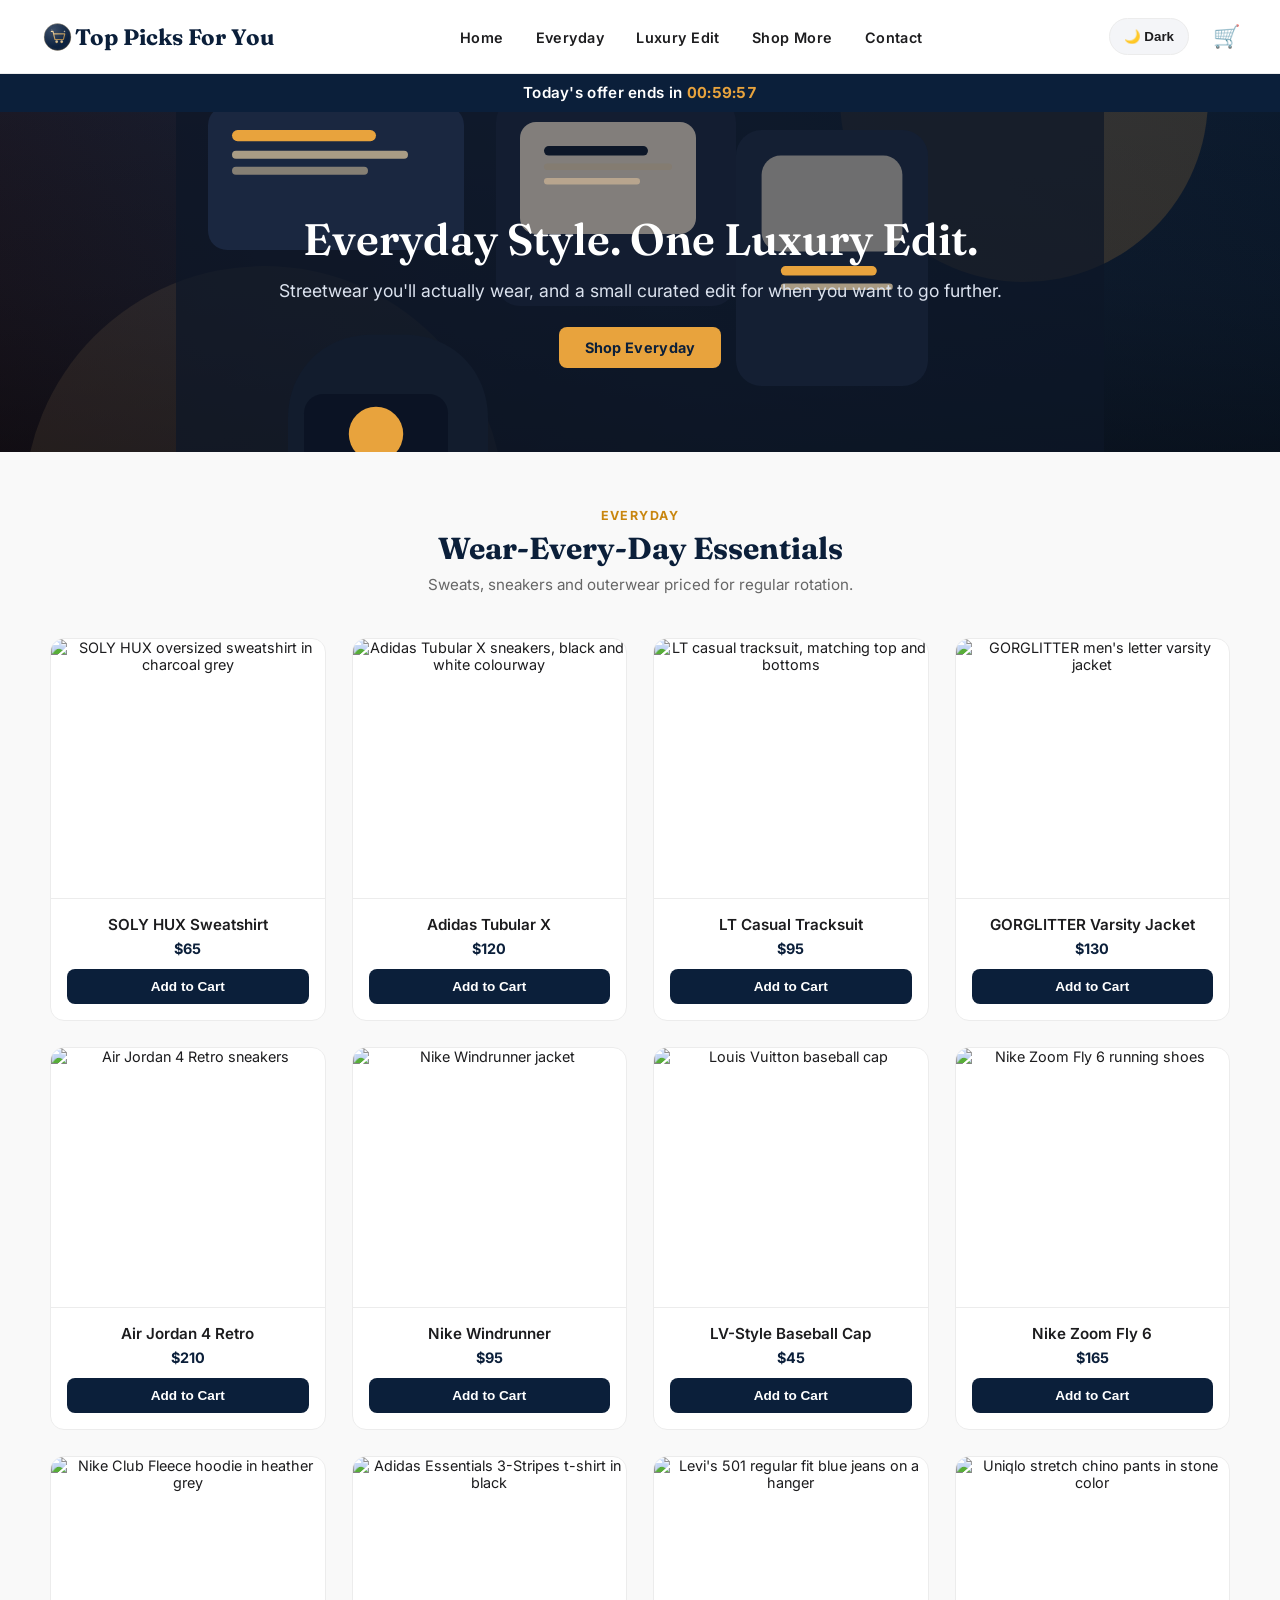
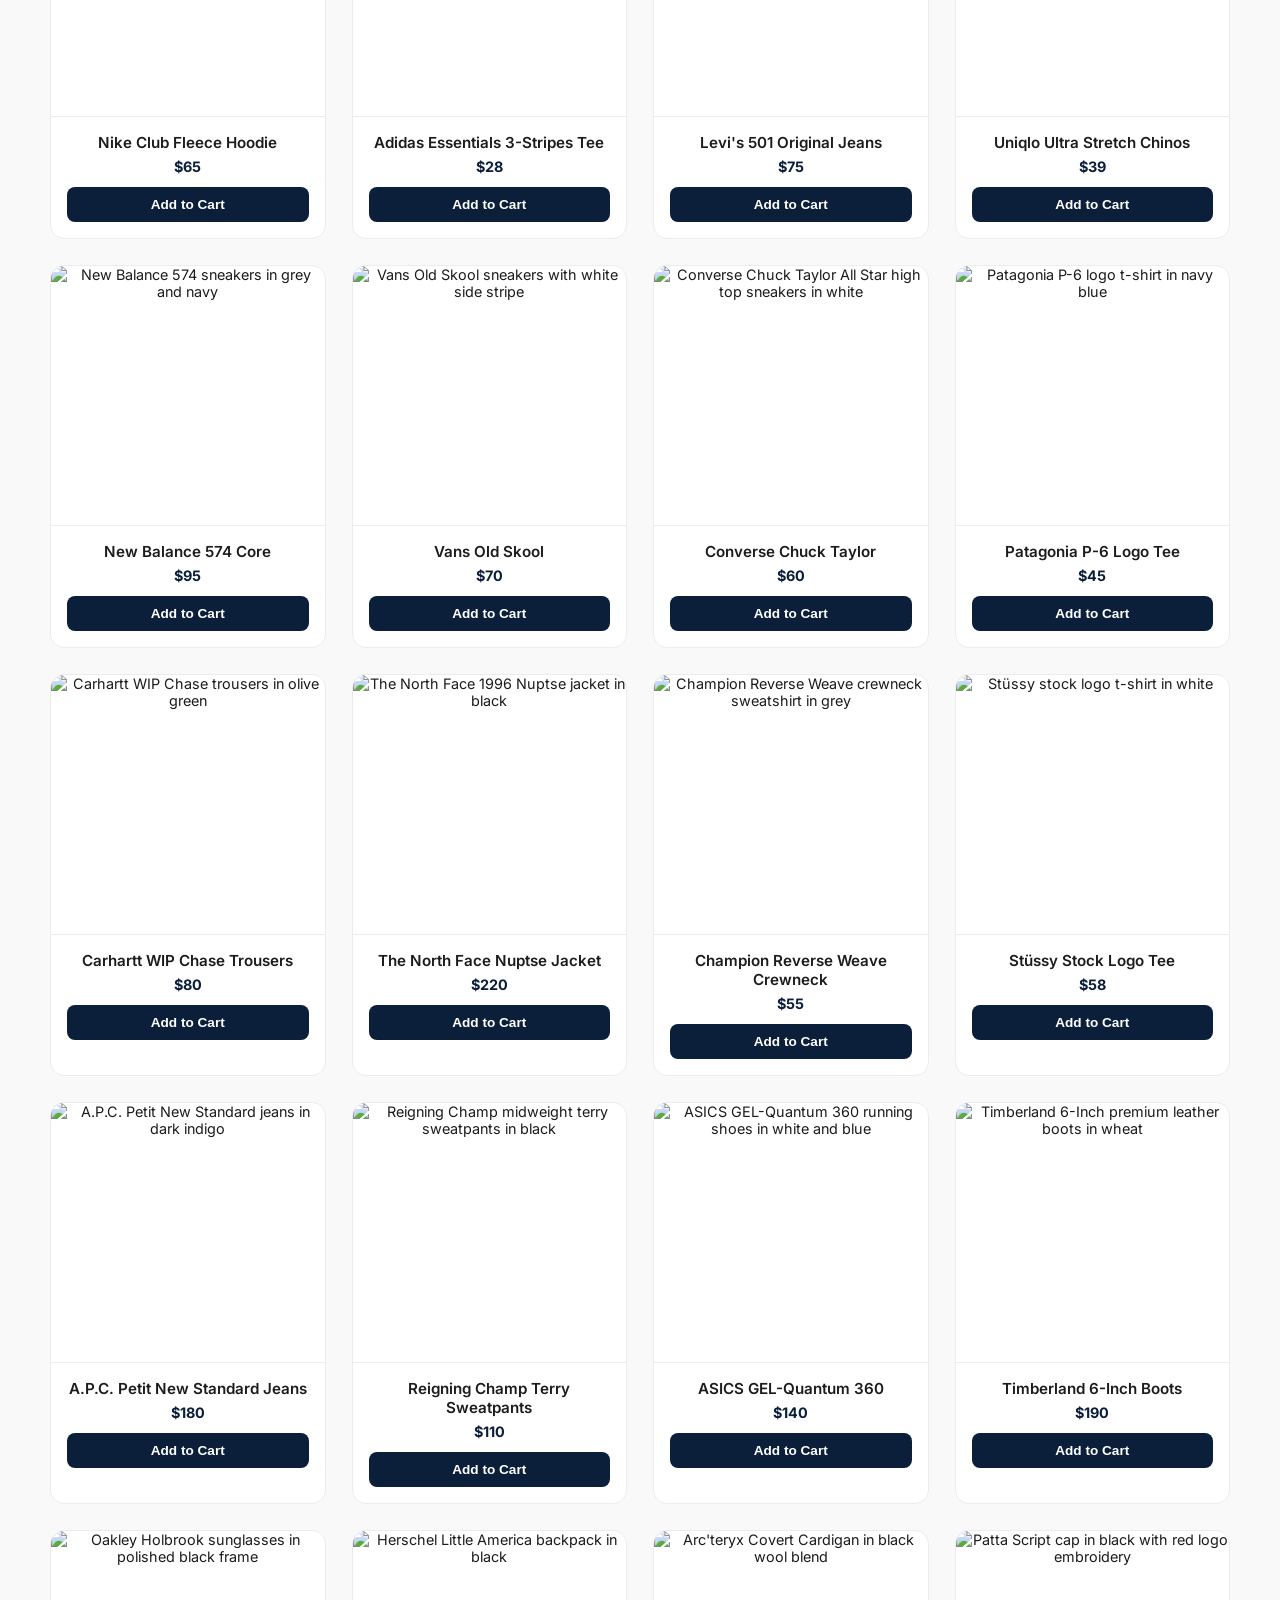
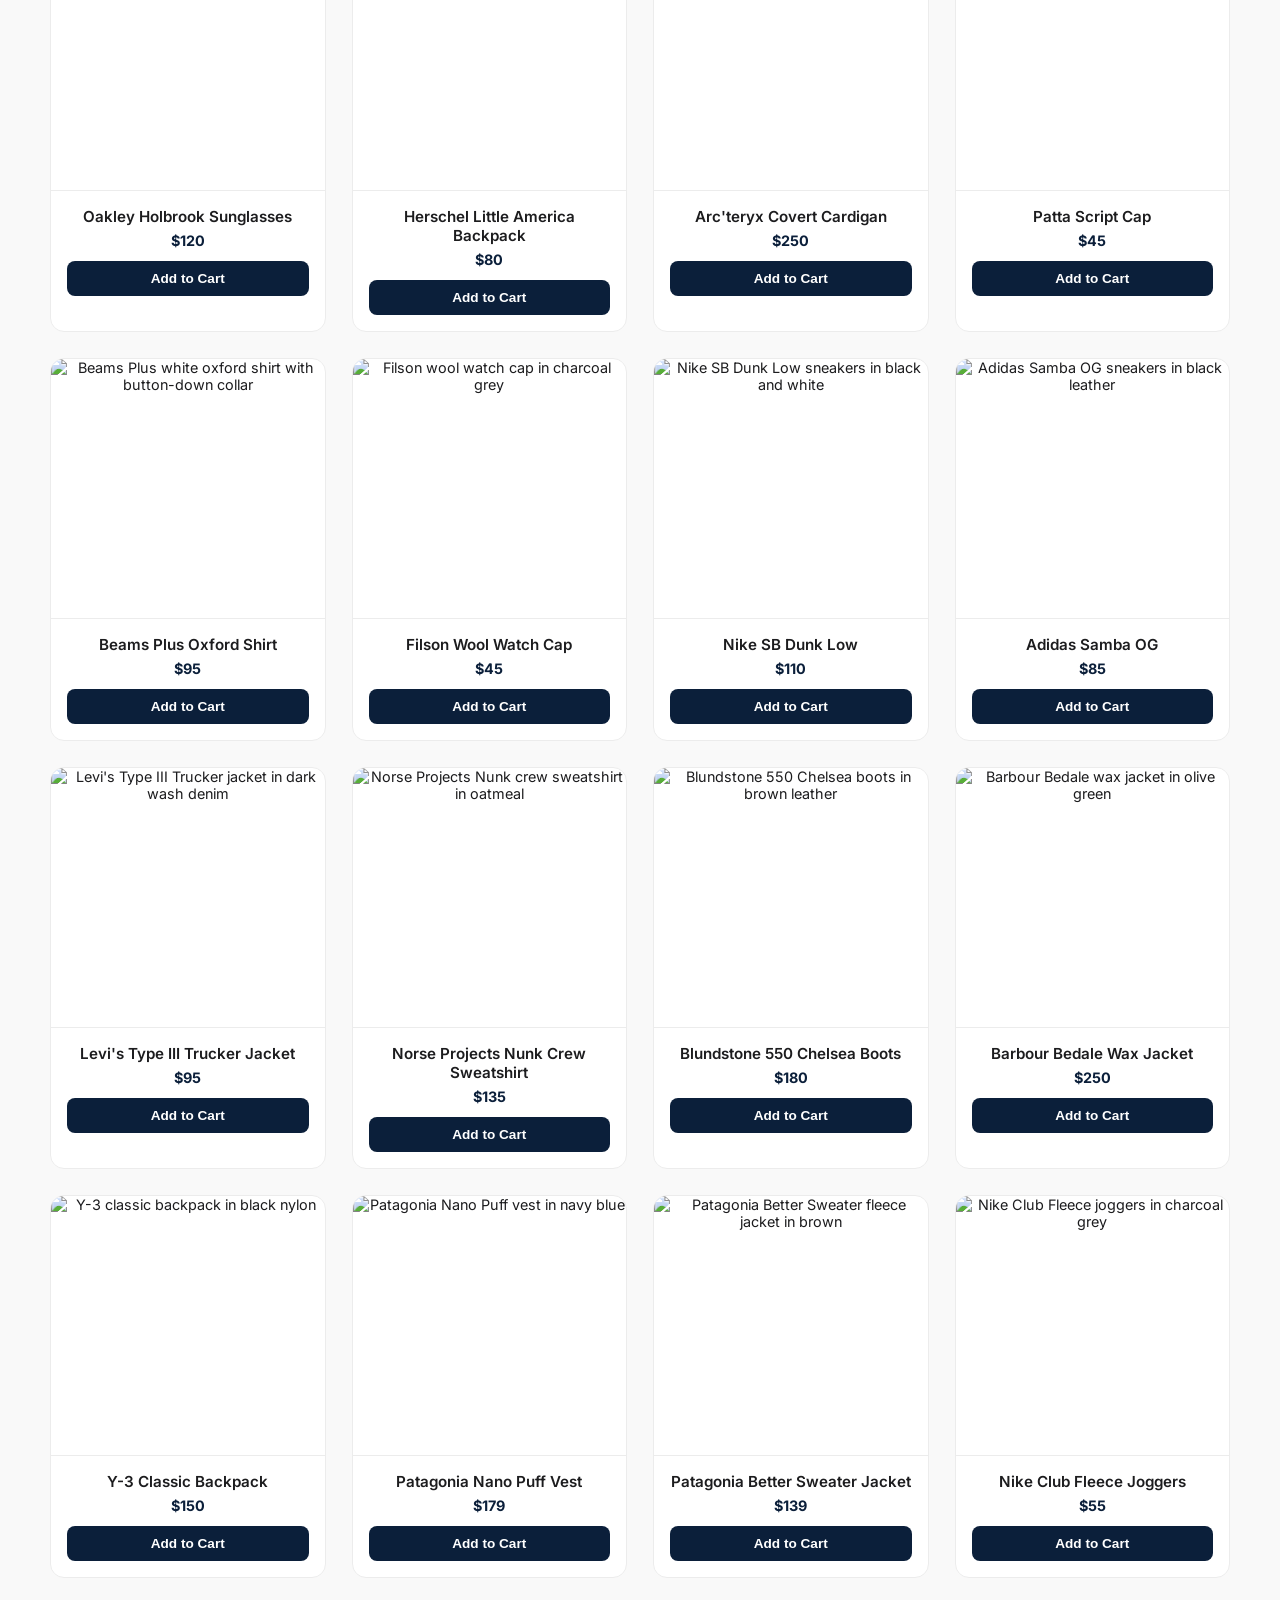
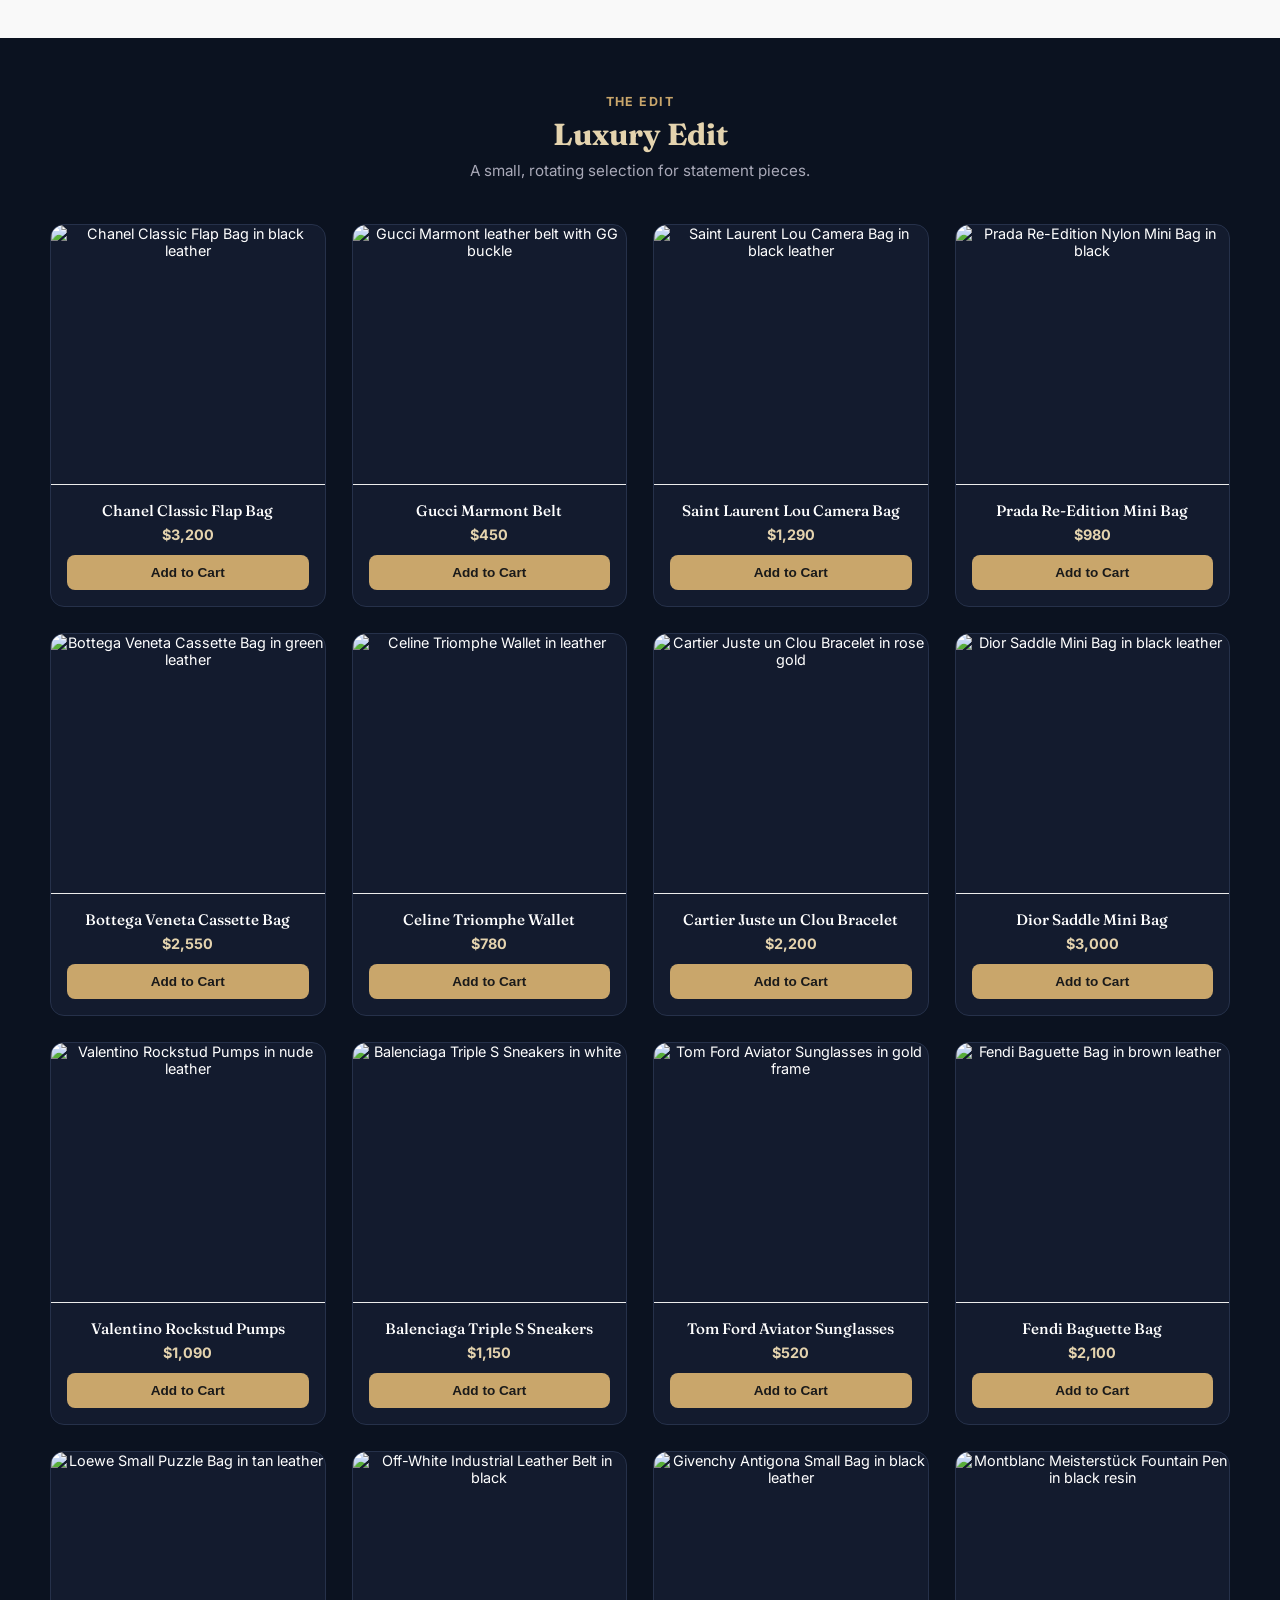
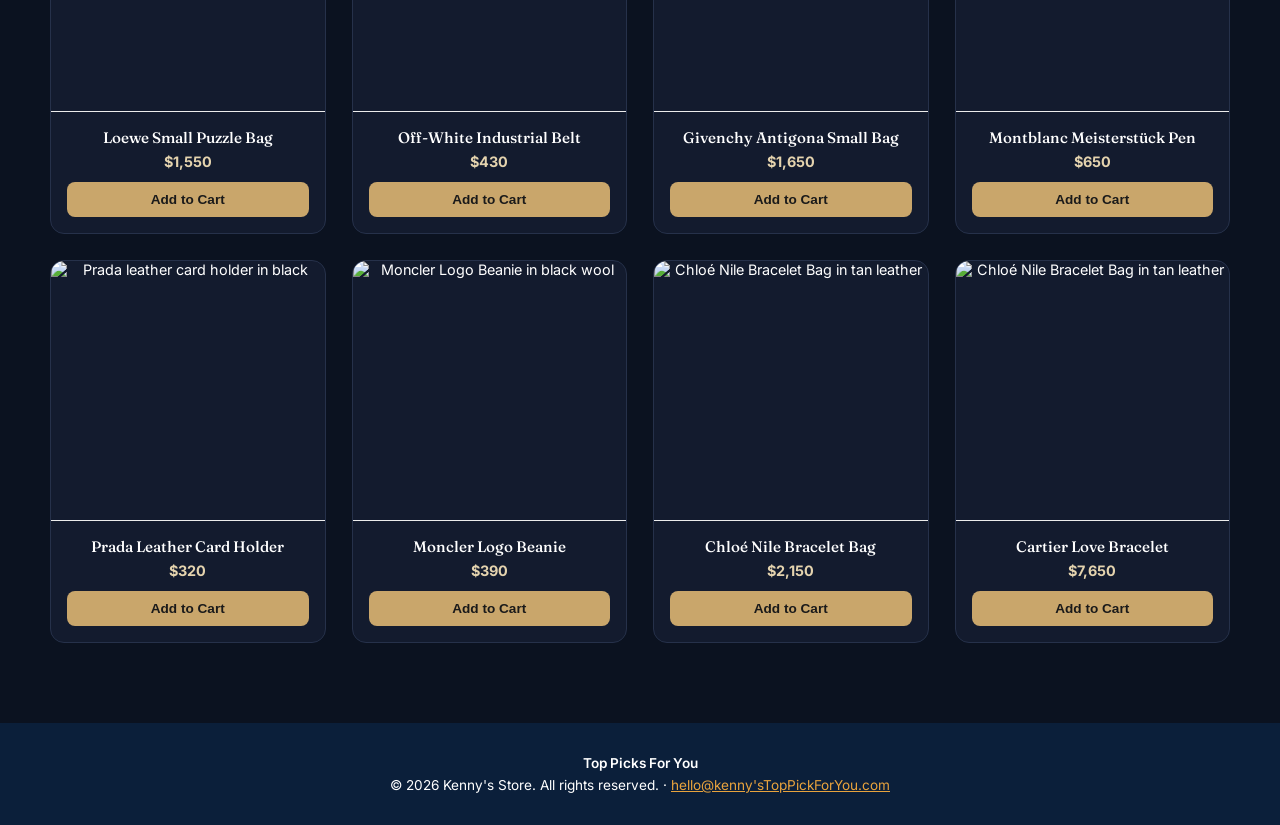
==== commit 72291e42: "Add files via upload" ====
--- a/index.html
+++ b/index.html
@@ -4,10 +4,7 @@
     <meta charset="UTF-8">
     <meta name="viewport" content="width=device-width, initial-scale=1.0">
     <title>Top Picks For You</title>
-    <link rel="icon" type="image/png" sizes="32x32" href="favicon-32x32.png">
-    <link rel="icon" type="image/png" sizes="48x48" href="favicon-48x48.png">
-    <link rel="icon" type="image/png" sizes="64x64" href="favicon-64x64.png">
-    <link rel="icon" type="image/svg+xml" href="favicon.png">
+    <link rel="icon" type="image/svg+xml" href="cart-icon.svg">
     <meta name="description" content="Kenny's Store: everyday streetwear essentials and a curated luxury edit, shipped across Nigeria.">
     <link rel="stylesheet" href="style.css">
     <script defer src="script.js"></script>
@@ -17,11 +14,12 @@
 
     <header>
         <nav aria-label="Main navigation">
-            <a href="#" class="logo">Top Picks For You</a>
+            <a href="#" class="logo"> <img src="cart-icon.svg" alt="" style="width:35px; height: 28px;"> Top Picks For You</a>
             <ul class="nav-links" id="navLinks">
                 <li><a href="#main">Home</a></li>
                 <li><a href="#everyday">Everyday</a></li>
                 <li><a href="#luxury">Luxury Edit</a></li>
+                <li><a href="shop-more.html">Shop More</a></li>
                 <li><a href="#footer-contact">Contact</a></li>
                 <li class="mobile-theme"><button id="themeToggleMobile" class="theme-btn" aria-label="Toggle Theme">🌙 Mode</button></li>
             </ul>
@@ -143,7 +141,7 @@
                     </div>
                 </div>
                 <div class="product-card" style="animation-delay:0.55s">
-                    <img src="https://lscoglobal.scene7.com/is/image/lscoglobal/MB_00501-0114_GLO_CM_DA?fmt=webp&qlt=70&resMode=sharp2&fit=crop,1&op_usm=0.6,0.6,8&wid=480&hei=640" alt="Levi's 501 regular fit blue jeans on a hanger">
+                    <img src="https://i.pinimg.com/1200x/10/c2/4a/10c24a5d23243547b151d1d1be31d51c.jpg" alt="Levi's 501 regular fit blue jeans on a hanger">
                     <div class="card-body">
                         <h3>Levi's 501 Original Jeans</h3>
                         <p class="price">$75</p>
@@ -223,7 +221,7 @@
                     </div>
                 </div>
                 <div class="product-card" style="animation-delay:1.05s">
-                    <img src="https://i.pinimg.com/736x/ff/71/1a/ff711a31880f07cc1c23a7a0a51de131.jpg" alt="A.P.C. Petit New Standard jeans in dark indigo">
+                    <img src="https://i.pinimg.com/736x/86/7b/fe/867bfe4258b0733794f6f4cb33a861cd.jpg" alt="A.P.C. Petit New Standard jeans in dark indigo">
                     <div class="card-body">
                         <h3>A.P.C. Petit New Standard Jeans</h3>
                         <p class="price">$180</p>
@@ -231,7 +229,7 @@
                     </div>
                 </div>
                 <div class="product-card" style="animation-delay:1.1s">
-                    <img src="https://i.pinimg.com/736x/e6/8a/31/e68a31d5db75a01d48b1fdff7d5b1b6d.jpg" alt="Reigning Champ midweight terry sweatpants in black">
+                    <img src="https://i.pinimg.com/1200x/e0/4f/7e/e04f7eee2660b8e365d7771069983fd0.jpg" alt="Reigning Champ midweight terry sweatpants in black">
                     <div class="card-body">
                         <h3>Reigning Champ Terry Sweatpants</h3>
                         <p class="price">$110</p>
@@ -239,7 +237,7 @@
                     </div>
                 </div>
                 <div class="product-card" style="animation-delay:1.15s">
-                    <img src="https://i.pinimg.com/736x/9d/6a/78/9d6a787cb7465d08ddc8c4ab4bb0f01d.jpg" alt="ASICS GEL-Quantum 360 running shoes in white and blue">
+                    <img src="https://i.pinimg.com/1200x/3d/ad/db/3daddbb82be514214bf724ca4ced56fa.jpg" alt="ASICS GEL-Quantum 360 running shoes in white and blue">
                     <div class="card-body">
                         <h3>ASICS GEL-Quantum 360</h3>
                         <p class="price">$140</p>
@@ -247,7 +245,7 @@
                     </div>
                 </div>
                 <div class="product-card" style="animation-delay:1.2s">
-                    <img src="https://i.pinimg.com/736x/20/19/0a/20190a8bd80d740efa5c14ca1f122430.jpg" alt="Timberland 6-Inch premium leather boots in wheat">
+                    <img src="https://i.pinimg.com/1200x/34/1f/ab/341fab528a0ed887c8dbac6005850f1e.jpg" alt="Timberland 6-Inch premium leather boots in wheat">
                     <div class="card-body">
                         <h3>Timberland 6-Inch Boots</h3>
                         <p class="price">$190</p>
@@ -255,7 +253,7 @@
                     </div>
                 </div>
                 <div class="product-card" style="animation-delay:1.25s">
-                    <img src="https://i.pinimg.com/736x/16/31/3b/16313b3d90e3a8bf22dac0e3a3df12c0.jpg" alt="Oakley Holbrook sunglasses in polished black frame">
+                    <img src="https://i.pinimg.com/1200x/b5/cf/b1/b5cfb183fd5b033d17b1745202471bef.jpg" alt="Oakley Holbrook sunglasses in polished black frame">
                     <div class="card-body">
                         <h3>Oakley Holbrook Sunglasses</h3>
                         <p class="price">$120</p>
@@ -263,7 +261,7 @@
                     </div>
                 </div>
                 <div class="product-card" style="animation-delay:1.3s">
-                    <img src="https://i.pinimg.com/736x/a5/f2/8f/a5f28fd7ff39812b48bf68d8d44f5a96.jpg" alt="Herschel Little America backpack in black">
+                    <img src="https://i.pinimg.com/1200x/e6/be/f4/e6bef46a99aa4719872f446dc02da2ee.jpg" alt="Herschel Little America backpack in black">
                     <div class="card-body">
                         <h3>Herschel Little America Backpack</h3>
                         <p class="price">$80</p>
@@ -271,7 +269,7 @@
                     </div>
                 </div>
                 <div class="product-card" style="animation-delay:1.35s">
-                    <img src="https://i.pinimg.com/736x/ab/7f/6d/ab7f6dab1e13a12d2c10f2d17f3e1598.jpg" alt="Arc'teryx Covert Cardigan in black wool blend">
+                    <img src="https://i.pinimg.com/1200x/ba/2b/ef/ba2bef7df95065d16bb7a979779539ff.jpg" alt="Arc'teryx Covert Cardigan in black wool blend">
                     <div class="card-body">
                         <h3>Arc'teryx Covert Cardigan</h3>
                         <p class="price">$250</p>
@@ -279,7 +277,7 @@
                     </div>
                 </div>
                 <div class="product-card" style="animation-delay:1.4s">
-                    <img src="https://i.pinimg.com/736x/9f/42/be/9f42be22590bdb4318ea9184b0b3c5c3.jpg" alt="Patta Script cap in black with red logo embroidery">
+                    <img src="https://i.pinimg.com/1200x/aa/0b/2b/aa0b2b1fd6965a67b7878038989e2562.jpg" alt="Patta Script cap in black with red logo embroidery">
                     <div class="card-body">
                         <h3>Patta Script Cap</h3>
                         <p class="price">$45</p>
@@ -287,7 +285,7 @@
                     </div>
                 </div>
                 <div class="product-card" style="animation-delay:1.45s">
-                    <img src="https://i.pinimg.com/736x/74/20/48/742048b5b691b5768ce3be19a46d6a0b.jpg" alt="Beams Plus white oxford shirt with button-down collar">
+                    <img src="https://i.pinimg.com/1200x/2a/2a/b0/2a2ab06deb7046a04d1f1da9424f64d4.jpg" alt="Beams Plus white oxford shirt with button-down collar">
                     <div class="card-body">
                         <h3>Beams Plus Oxford Shirt</h3>
                         <p class="price">$95</p>
@@ -295,7 +293,7 @@
                     </div>
                 </div>
                 <div class="product-card" style="animation-delay:1.5s">
-                    <img src="https://i.pinimg.com/736x/0a/95/b2/0a95b2d2cd05b6eb1250f2e4e94ad717.jpg" alt="Filson wool watch cap in charcoal grey">
+                    <img src="https://i.pinimg.com/736x/b7/a8/5f/b7a85fc1ac2967acfde605a12c26f99a.jpg" alt="Filson wool watch cap in charcoal grey">
                     <div class="card-body">
                         <h3>Filson Wool Watch Cap</h3>
                         <p class="price">$45</p>
@@ -303,7 +301,7 @@
                     </div>
                 </div>
                 <div class="product-card" style="animation-delay:1.55s">
-                    <img src="https://i.pinimg.com/736x/3c/29/97/3c2997d05a2a65e6f84b628fb04f9cd1.jpg" alt="Nike SB Dunk Low sneakers in black and white">
+                    <img src="https://i.pinimg.com/736x/b8/7e/e6/b87ee67e60b9253bcd434b966a56290e.jpg" alt="Nike SB Dunk Low sneakers in black and white">
                     <div class="card-body">
                         <h3>Nike SB Dunk Low</h3>
                         <p class="price">$110</p>
@@ -311,7 +309,7 @@
                     </div>
                 </div>
                 <div class="product-card" style="animation-delay:1.6s">
-                    <img src="https://i.pinimg.com/736x/fb/1e/3d/fb1e3d0d4f7d411e942be1ad2b5bf5f1.jpg" alt="Adidas Samba OG sneakers in black leather">
+                    <img src="https://i.pinimg.com/1200x/19/04/53/1904533822153f9cbbcf946f9574e79b.jpg" alt="Adidas Samba OG sneakers in black leather">
                     <div class="card-body">
                         <h3>Adidas Samba OG</h3>
                         <p class="price">$85</p>
@@ -319,7 +317,7 @@
                     </div>
                 </div>
                 <div class="product-card" style="animation-delay:1.65s">
-                    <img src="https://i.pinimg.com/736x/27/8b/b3/278bb3a023d93ebdff7e293db5b9be2b.jpg" alt="Levi's Type III Trucker jacket in dark wash denim">
+                    <img src="https://i.pinimg.com/736x/f4/d7/2a/f4d72a10960ef78e6338d508b4b43605.jpg" alt="Levi's Type III Trucker jacket in dark wash denim">
                     <div class="card-body">
                         <h3>Levi's Type III Trucker Jacket</h3>
                         <p class="price">$95</p>
@@ -327,7 +325,7 @@
                     </div>
                 </div>
                 <div class="product-card" style="animation-delay:1.7s">
-                    <img src="https://i.pinimg.com/736x/a4/c6/6f/a4c66fffad5c3cea0f8a6e74e24c678a.jpg" alt="Norse Projects Nunk crew sweatshirt in oatmeal">
+                    <img src="https://i.pinimg.com/1200x/48/8c/40/488c4041a27d75d1ca57aeb53c0ee60f.jpg" alt="Norse Projects Nunk crew sweatshirt in oatmeal">
                     <div class="card-body">
                         <h3>Norse Projects Nunk Crew Sweatshirt</h3>
                         <p class="price">$135</p>
@@ -335,7 +333,7 @@
                     </div>
                 </div>
                 <div class="product-card" style="animation-delay:1.75s">
-                    <img src="https://i.pinimg.com/736x/52/9d/58/529d585cd3dded9e87d37a63c8eaee26.jpg" alt="Blundstone 550 Chelsea boots in brown leather">
+                    <img src="https://i.pinimg.com/736x/3e/03/c9/3e03c9c6c9daabcde98e07e9aefea34f.jpg" alt="Blundstone 550 Chelsea boots in brown leather">
                     <div class="card-body">
                         <h3>Blundstone 550 Chelsea Boots</h3>
                         <p class="price">$180</p>
@@ -343,7 +341,7 @@
                     </div>
                 </div>
                 <div class="product-card" style="animation-delay:1.8s">
-                    <img src="https://i.pinimg.com/736x/9b/ea/26/9bea269c9e9e59356a287afbc136b7ac.jpg" alt="Barbour Bedale wax jacket in olive green">
+                    <img src="https://i.pinimg.com/736x/7e/3c/0d/7e3c0d6c2bf6da92ff88da92c6c7aa33.jpg" alt="Barbour Bedale wax jacket in olive green">
                     <div class="card-body">
                         <h3>Barbour Bedale Wax Jacket</h3>
                         <p class="price">$250</p>
@@ -351,7 +349,7 @@
                     </div>
                 </div>
                 <div class="product-card" style="animation-delay:1.85s">
-                    <img src="https://i.pinimg.com/736x/4b/e1/3d/4be13dd110ddf304eb37a9434b4ffa7e.jpg" alt="Y-3 classic backpack in black nylon">
+                    <img src="https://i.pinimg.com/1200x/98/e6/db/98e6db71c66b8e06bef36da3228b7831.jpg" alt="Y-3 classic backpack in black nylon">
                     <div class="card-body">
                         <h3>Y-3 Classic Backpack</h3>
                         <p class="price">$150</p>
@@ -359,7 +357,7 @@
                     </div>
                 </div>
                 <div class="product-card" style="animation-delay:1.9s">
-                    <img src="https://i.pinimg.com/736x/aa/3d/83/aa3d83eb1516752f527a1c3415c8d09f.jpg" alt="Patagonia Nano Puff vest in navy blue">
+                    <img src="https://i.pinimg.com/1200x/17/d1/12/17d112ed62b2db7f5c4c35b3bb622311.jpg" alt="Patagonia Nano Puff vest in navy blue">
                     <div class="card-body">
                         <h3>Patagonia Nano Puff Vest</h3>
                         <p class="price">$179</p>
@@ -367,7 +365,7 @@
                     </div>
                 </div>
                 <div class="product-card" style="animation-delay:1.95s">
-                    <img src="https://i.pinimg.com/736x/0a/8f/d2/0a8fd27e5e3b8c9b7896304f1cfa9fb7.jpg" alt="Patagonia Better Sweater fleece jacket in brown">
+                    <img src="https://i.pinimg.com/736x/3e/57/54/3e57549dff3b0e7757444afff0ade7c3.jpg" alt="Patagonia Better Sweater fleece jacket in brown">
                     <div class="card-body">
                         <h3>Patagonia Better Sweater Jacket</h3>
                         <p class="price">$139</p>
@@ -375,7 +373,7 @@
                     </div>
                 </div>
                 <div class="product-card" style="animation-delay:2s">
-                    <img src="https://i.pinimg.com/736x/67/f8/33/67f833d6e2a6df6eeb86f5f2fd9054d3.jpg" alt="Nike Club Fleece joggers in charcoal grey">
+                    <img src="https://i.pinimg.com/1200x/6c/44/e7/6c44e76a08aea1ad18af8afd24d7abcd.jpg" alt="Nike Club Fleece joggers in charcoal grey">
                     <div class="card-body">
                         <h3>Nike Club Fleece Joggers</h3>
                         <p class="price">$55</p>
@@ -394,44 +392,174 @@
             </div>
             <div class="product-grid">
                 <div class="product-card" style="animation-delay:0.05s">
-                    <img src="images/dior-backpack.svg" alt="Dior Oblique jacquard backpack">
-                    <div class="card-body">
-                        <h3>Dior Oblique Jacquard Backpack</h3>
-                        <p class="price">₦4,018,950</p>
-                        <button class="add-to-cart" data-name="Dior Oblique Jacquard Backpack" data-price="4018950" data-img="images/dior-backpack.svg">Add to Cart</button>
+                    <img src="https://i.pinimg.com/1200x/ad/eb/be/adebbe64e4669868b1206a12748aed53.jpg" alt="Chanel Classic Flap Bag in black leather">
+                    <div class="card-body">
+                        <h3>Chanel Classic Flap Bag</h3>
+                        <p class="price">$3,200</p>
+                        <button class="add-to-cart" data-name="Chanel Classic Flap Bag" data-price="3200" data-currency="USD" data-img="https://source.unsplash.com/featured/?chanel,bag" data-pinterest-prompt="Chanel Classic Flap Bag black leather, luxury handbag outfit, iconic quilted bag style">Add to Cart</button>
                     </div>
                 </div>
                 <div class="product-card" style="animation-delay:0.1s">
-                    <img src="images/airpods-max.svg" alt="Apple AirPods Max headphones">
-                    <div class="card-body">
-                        <h3>Apple AirPods Max</h3>
-                        <p class="price">₦800,284</p>
-                        <button class="add-to-cart" data-name="Apple AirPods Max" data-price="800284" data-img="images/airpods-max.svg">Add to Cart</button>
+                    <img src="https://i.pinimg.com/736x/cd/55/b2/cd55b2d5a5c7e66c2d23eb15c6c55b02.jpg" alt="Gucci Marmont leather belt with GG buckle">
+                    <div class="card-body">
+                        <h3>Gucci Marmont Belt</h3>
+                        <p class="price">$450</p>
+                        <button class="add-to-cart" data-name="Gucci Marmont Belt" data-price="450" data-currency="USD" data-img="https://source.unsplash.com/featured/?gucci,belt" data-pinterest-prompt="Gucci Marmont belt black leather, luxury belt outfit, GG buckle styling">Add to Cart</button>
                     </div>
                 </div>
                 <div class="product-card" style="animation-delay:0.15s">
-                    <img src="images/versace-loafers.svg" alt="Versace loafers, leather with gold hardware">
-                    <div class="card-body">
-                        <h3>Versace Loafers</h3>
-                        <p class="price">₦49,000</p>
-                        <button class="add-to-cart" data-name="Versace Loafers" data-price="49000" data-img="images/versace-loafers.svg">Add to Cart</button>
+                    <img src="https://i.pinimg.com/736x/7a/c8/1d/7ac81d1c9ba6aef129544093b90a6dc5.jpg" alt="Saint Laurent Lou Camera Bag in black leather">
+                    <div class="card-body">
+                        <h3>Saint Laurent Lou Camera Bag</h3>
+                        <p class="price">$1,290</p>
+                        <button class="add-to-cart" data-name="Saint Laurent Lou Camera Bag" data-price="1290" data-currency="USD" data-img="https://source.unsplash.com/featured/?ysl,camera,bag" data-pinterest-prompt="Saint Laurent Lou Camera Bag black leather, luxury crossbody bag outfit, YSL bag street style">Add to Cart</button>
                     </div>
                 </div>
                 <div class="product-card" style="animation-delay:0.2s">
-                    <img src="images/adidas-beckenbauer.svg" alt="Adidas Originals Beckenbauer tracksuit">
-                    <div class="card-body">
-                        <h3>Adidas Beckenbauer Tracksuit</h3>
-                        <p class="price">₦198,320</p>
-                        <button class="add-to-cart" data-name="Adidas Beckenbauer Tracksuit" data-price="198320" data-img="images/adidas-beckenbauer.svg">Add to Cart</button>
+                    <img src="https://i.pinimg.com/1200x/29/9e/4f/299e4f5fdaa5693cb67f625e333b1aa6.jpg" alt="Prada Re-Edition Nylon Mini Bag in black">
+                    <div class="card-body">
+                        <h3>Prada Re-Edition Mini Bag</h3>
+                        <p class="price">$980</p>
+                        <button class="add-to-cart" data-name="Prada Re-Edition Mini Bag" data-price="980" data-currency="USD" data-img="https://source.unsplash.com/featured/?prada,mini,bag" data-pinterest-prompt="Prada Re-Edition Mini Bag black nylon, luxury branded bag outfit, Prada mini bag fashion">Add to Cart</button>
+                    </div>
+                </div>
+                <div class="product-card" style="animation-delay:0.25s">
+                    <img src="https://i.pinimg.com/1200x/fa/c3/b3/fac3b34aa552902791fbc59ec7104c8d.jpg" alt="Bottega Veneta Cassette Bag in green leather">
+                    <div class="card-body">
+                        <h3>Bottega Veneta Cassette Bag</h3>
+                        <p class="price">$2,550</p>
+                        <button class="add-to-cart" data-name="Bottega Veneta Cassette Bag" data-price="2550" data-currency="USD" data-img="https://source.unsplash.com/featured/?bottega,veneta,bag" data-pinterest-prompt="Bottega Veneta Cassette Bag green leather, luxury woven handbag outfit, designer bag streetwear style">Add to Cart</button>
+                    </div>
+                </div>
+                <div class="product-card" style="animation-delay:0.3s">
+                    <img src="https://i.pinimg.com/1200x/d4/c1/e8/d4c1e80170f7ed287750f1b5460b06fb.jpg" alt="Celine Triomphe Wallet in leather">
+                    <div class="card-body">
+                        <h3>Celine Triomphe Wallet</h3>
+                        <p class="price">$780</p>
+                        <button class="add-to-cart" data-name="Celine Triomphe Wallet" data-price="780" data-currency="USD" data-img="https://source.unsplash.com/featured/?celine,wallet" data-pinterest-prompt="Celine Triomphe Wallet leather, luxury wallet accessory outfit, minimalist designer wallet styling">Add to Cart</button>
+                    </div>
+                </div>
+                <div class="product-card" style="animation-delay:0.35s">
+                    <img src="https://i.pinimg.com/1200x/81/0d/0c/810d0c1dde1966d2aa22512476f13815.jpg" alt="Cartier Juste un Clou Bracelet in rose gold">
+                    <div class="card-body">
+                        <h3>Cartier Juste un Clou Bracelet</h3>
+                        <p class="price">$2,200</p>
+                        <button class="add-to-cart" data-name="Cartier Juste un Clou Bracelet" data-price="2200" data-currency="USD" data-img="https://source.unsplash.com/featured/?cartier,bracelet" data-pinterest-prompt="Cartier Juste un Clou Bracelet rose gold, luxury jewelry outfit, statement bracelet styling">Add to Cart</button>
+                    </div>
+                </div>
+                <div class="product-card" style="animation-delay:0.4s">
+                    <img src="https://i.pinimg.com/736x/6f/d7/ec/6fd7ec1fa5967cfa7206c9bb8388dc29.jpg" alt="Dior Saddle Mini Bag in black leather">
+                    <div class="card-body">
+                        <h3>Dior Saddle Mini Bag</h3>
+                        <p class="price">$3,000</p>
+                        <button class="add-to-cart" data-name="Dior Saddle Mini Bag" data-price="3000" data-currency="USD" data-img="https://source.unsplash.com/featured/?dior,saddle,bag" data-pinterest-prompt="Dior Saddle Mini Bag black leather, luxury designer bag outfit, Dior saddle bag image">Add to Cart</button>
+                    </div>
+                </div>
+                <div class="product-card" style="animation-delay:0.45s">
+                    <img src="https://i.pinimg.com/1200x/72/3c/04/723c04c497c45a3e1116f7be7d91e3dc.jpg" alt="Valentino Rockstud Pumps in nude leather">
+                    <div class="card-body">
+                        <h3>Valentino Rockstud Pumps</h3>
+                        <p class="price">$1,090</p>
+                        <button class="add-to-cart" data-name="Valentino Rockstud Pumps" data-price="1090" data-currency="USD" data-img="https://source.unsplash.com/featured/?valentino,rockstud,pumps" data-pinterest-prompt="Valentino Rockstud Pumps nude leather, luxury designer heels outfit, studded pump fashion">Add to Cart</button>
+                    </div>
+                </div>
+                <div class="product-card" style="animation-delay:0.5s">
+                    <img src="https://i.pinimg.com/736x/b7/a4/ae/b7a4ae6f9bd5eae40badab09c46981c3.jpg" alt="Balenciaga Triple S Sneakers in white">
+                    <div class="card-body">
+                        <h3>Balenciaga Triple S Sneakers</h3>
+                        <p class="price">$1,150</p>
+                        <button class="add-to-cart" data-name="Balenciaga Triple S Sneakers" data-price="1150" data-currency="USD" data-img="https://source.unsplash.com/featured/?balenciaga,sneakers" data-pinterest-prompt="Balenciaga Triple S Sneakers white, luxury chunky sneaker outfit, designer trainer streetwear">Add to Cart</button>
+                    </div>
+                </div>
+                <div class="product-card" style="animation-delay:0.55s">
+                    <img src="https://i.pinimg.com/1200x/b8/87/4e/b8874e93cf81262d6135ebbde7fdaff3.jpg" alt="Tom Ford Aviator Sunglasses in gold frame">
+                    <div class="card-body">
+                        <h3>Tom Ford Aviator Sunglasses</h3>
+                        <p class="price">$520</p>
+                        <button class="add-to-cart" data-name="Tom Ford Aviator Sunglasses" data-price="520" data-currency="USD" data-img="https://source.unsplash.com/featured/?tomford,sunglasses" data-pinterest-prompt="Tom Ford Aviator Sunglasses gold frame, luxury sunglasses outfit, designer eyewear look">Add to Cart</button>
+                    </div>
+                </div>
+                <div class="product-card" style="animation-delay:0.6s">
+                    <img src="https://i.pinimg.com/736x/bf/65/e5/bf65e5d28b985ce51bdc0c918e1f1950.jpg" alt="Fendi Baguette Bag in brown leather">
+                    <div class="card-body">
+                        <h3>Fendi Baguette Bag</h3>
+                        <p class="price">$2,100</p>
+                        <button class="add-to-cart" data-name="Fendi Baguette Bag" data-price="2100" data-currency="USD" data-img="https://source.unsplash.com/featured/?fendi,bag" data-pinterest-prompt="Fendi Baguette Bag brown leather, luxury statement bag outfit, Fendi baguette fashion">Add to Cart</button>
+                    </div>
+                </div>
+                <div class="product-card" style="animation-delay:0.75s">
+                    <img src="https://i.pinimg.com/1200x/1f/c4/4f/1fc44f9a65e2b091b52e14d12bb890fa.jpg" alt="Loewe Small Puzzle Bag in tan leather">
+                    <div class="card-body">
+                        <h3>Loewe Small Puzzle Bag</h3>
+                        <p class="price">$1,550</p>
+                        <button class="add-to-cart" data-name="Loewe Small Puzzle Bag" data-price="1550" data-currency="USD" data-img="https://source.unsplash.com/featured/?loewe,bag" data-pinterest-prompt="Loewe Small Puzzle Bag tan leather, luxury designer bag outfit, Loewe puzzle bag look">Add to Cart</button>
+                    </div>
+                </div>
+                <div class="product-card" style="animation-delay:0.8s">
+                    <img src="https://i.pinimg.com/1200x/db/58/4c/db584c6ae976066fa6b36fa14bf6951f.jpg" alt="Off-White Industrial Leather Belt in black">
+                    <div class="card-body">
+                        <h3>Off-White Industrial Belt</h3>
+                        <p class="price">$430</p>
+                        <button class="add-to-cart" data-name="Off-White Industrial Belt" data-price="430" data-currency="USD" data-img="https://source.unsplash.com/featured/?offwhite,belt" data-pinterest-prompt="Off-White Industrial Belt black, luxury streetwear accessory, designer belt styling">Add to Cart</button>
+                    </div>
+                </div>
+                <div class="product-card" style="animation-delay:0.85s">
+                    <img src="https://i.pinimg.com/1200x/87/bd/42/87bd42bc4c8a97745dad2fa72a476c6f.jpg" alt="Givenchy Antigona Small Bag in black leather">
+                    <div class="card-body">
+                        <h3>Givenchy Antigona Small Bag</h3>
+                        <p class="price">$1,650</p>
+                        <button class="add-to-cart" data-name="Givenchy Antigona Small Bag" data-price="1650" data-currency="USD" data-img="https://source.unsplash.com/featured/?givenchy,bag" data-pinterest-prompt="Givenchy Antigona Small Bag black leather, luxury structured bag outfit, designer handbag look">Add to Cart</button>
+                    </div>
+                </div>
+                <div class="product-card" style="animation-delay:0.9s">
+                    <img src="https://i.pinimg.com/1200x/4f/e8/87/4fe887f95d05eecaa98bb235227a4c89.jpg" alt="Montblanc Meisterstück Fountain Pen in black resin">
+                    <div class="card-body">
+                        <h3>Montblanc Meisterstück Pen</h3>
+                        <p class="price">$650</p>
+                        <button class="add-to-cart" data-name="Montblanc Meisterstück Pen" data-price="650" data-currency="USD" data-img="https://source.unsplash.com/featured/?montblanc,pen" data-pinterest-prompt="Montblanc Meisterstück Fountain Pen black resin, luxury writing accessory, premium pen desk styling">Add to Cart</button>
+                    </div>
+                </div>
+                <div class="product-card" style="animation-delay:0.95s">
+                    <img src="https://i.pinimg.com/1200x/9e/22/4f/9e224f17962b97a218cfd700b84fa7d1.jpg" alt="Prada leather card holder in black">
+                    <div class="card-body">
+                        <h3>Prada Leather Card Holder</h3>
+                        <p class="price">$320</p>
+                        <button class="add-to-cart" data-name="Prada Leather Card Holder" data-price="320" data-currency="USD" data-img="https://source.unsplash.com/featured/?prada,cardholder" data-pinterest-prompt="Prada leather card holder black, luxury small leather goods, designer wallet accessory">Add to Cart</button>
+                    </div>
+                </div>
+                <div class="product-card" style="animation-delay:1s">
+                    <img src="https://i.pinimg.com/1200x/82/8b/91/828b91308727c744cb10bfdcc774f9e4.jpg" alt="Moncler Logo Beanie in black wool">
+                    <div class="card-body">
+                        <h3>Moncler Logo Beanie</h3>
+                        <p class="price">$390</p>
+                        <button class="add-to-cart" data-name="Moncler Logo Beanie" data-price="390" data-currency="USD" data-img="https://source.unsplash.com/featured/?moncler,beanie" data-pinterest-prompt="Moncler Logo Beanie black wool, luxury winter accessory, designer beanie outfit">Add to Cart</button>
+                    </div>
+                </div>
+                <div class="product-card" style="animation-delay:1.1s">
+                    <img src="https://i.pinimg.com/1200x/f0/e8/8b/f0e88bca8ed2e175854a9204bb0794f3.jpg" alt="Chloé Nile Bracelet Bag in tan leather">
+                    <div class="card-body">
+                        <h3>Chloé Nile Bracelet Bag</h3>
+                        <p class="price">$2,150</p>
+                        <button class="add-to-cart" data-name="Chloé Nile Bracelet Bag" data-price="2150" data-currency="USD" data-img="https://source.unsplash.com/featured/?chloe,nile,bag" data-pinterest-prompt="Chloé Nile Bracelet Bag tan leather, luxury handbag outfit, designer bag streetwear look">Add to Cart</button>
+                    </div>
+                </div>
+                                <div class="product-card" style="animation-delay:1.1s">
+                    <img src="https://i.pinimg.com/1200x/25/f5/be/25f5be31189f1e925d2d66afe55a5176.jpg" alt="Chloé Nile Bracelet Bag in tan leather">
+                    <div class="card-body">
+                        <h3>Cartier Love Bracelet</h3>
+                        <p class="price">$7,650</p>
+                        <button class="add-to-cart" data-name="Chloé Nile Bracelet Bag" data-price="2150" data-currency="USD" data-img="https://source.unsplash.com/featured/?chloe,nile,bag" data-pinterest-prompt="Chloé Nile Bracelet Bag tan leather, luxury handbag outfit, designer bag streetwear look">Add to Cart</button>
                     </div>
                 </div>
             </div>
+            <!-- <a href="shop-more.html" class="btn" style=" text-align: center; margin-left: 38rem;">View More</a> -->
+        </section>
         </section>
     </main>
 
     <footer id="footer-contact">
-        <p>Kenny's Store</p>
-        <p>&copy; 2026 Kenny's Store. All rights reserved. · <a href="mailto:hello@kennysstore.com">hello@kennysstore.com</a></p>
+        <p>Top Picks For You</p>
+        <p>&copy; 2026 Kenny's Store. All rights reserved. · <a href="mailto:hello@kennycool202421@gmail.com">hello@kenny'sTopPickForYou.com</a></p>
     </footer>
 </body>
 </html>
--- a/style.css
+++ b/style.css
@@ -67,8 +67,9 @@
     --cart-qty-fg: var(--white);
     --hero-text: #f4f7fb;
     --hero-subtext: #c7d3e3;
-    
-}
+    transition: background-color 0.5s ease;
+}
+
 
 @media (prefers-reduced-motion: reduce) {
     *, *::before, *::after {
@@ -90,8 +91,8 @@
     font-family: var(--font-body);
     background-color: var(--background);
     color: var(--text);
-}
-
+    transition: background-color 0.5s ease;
+}
 a { color: inherit; }
 
 /* Skip link for keyboard users */
@@ -146,6 +147,7 @@
     font-weight: 700;
     text-decoration: none;
     color: var(--navy);
+    display: flex;
 }
 
 body.dark .logo {
@@ -159,18 +161,37 @@
 }
 
 .nav-links a {
+    position: relative;
     color: var(--text);
     font-weight: 600;
     font-size: 0.9rem;
     letter-spacing: 0.03em;
     text-decoration: none;
     padding: 6px 2px;
-    border-bottom: 2px solid transparent;
-    transition: border-color 0.2s ease, color 0.2s ease;
-}
+    transition: color 0.2s ease;
+}
+
+.nav-links a::after {
+    content: '';
+    position: absolute;
+    left: 50%;
+    bottom: 0;
+    width: 0;
+    height: 2px;
+    background: var(--amber);
+    transition: width 0.25s ease, left 0.25s ease;
+    transform: translateX(-50%);
+}
+
 .nav-links a:hover,
 .nav-links a:focus-visible {
-    border-bottom-color: var(--amber);
+    color: var(--amber);
+}
+
+.nav-links a:hover::after,
+.nav-links a:focus-visible::after {
+    width: 100%;
+    left: 50%;
 }
 
 .nav-right {
@@ -187,7 +208,7 @@
     border-radius: 999px;
     font-weight: 600;
     cursor: pointer;
-    transition: background-color 2.5s ease, color 2.5s ease, border-color 1.5s ease;
+    transition: background-color 0.5s ease, color 1.5s ease, border-color 1.8s ease;
 }
 .theme-btn:hover,
 .theme-btn:focus-visible {
@@ -242,6 +263,9 @@
     align-items: center;
     justify-content: center;
     padding: 0 4px;
+}
+.cart-count[hidden] {
+    display: none;
 }
 
 .cart-dropdown {
@@ -422,8 +446,7 @@
     animation: fadeInUp 0.6s ease forwards;
     transition: transform 0.25s ease, box-shadow 0.25s ease;
 }
-.product-card:hover,
-.product-card:focus-within {
+.product-card:hover {
     transform: translateY(-6px);
     box-shadow: 0 12px 24px rgba(0,0,0,0.08);
 }
@@ -475,10 +498,118 @@
     background-color: #2f7a4d;
 }
 
+.checkout-button {
+    display: block;
+    width: 100%;
+    text-align: center;
+    margin-top: 16px;
+    padding: 12px 14px;
+    border-radius: 12px;
+    background-color: var(--amber);
+    color: var(--navy);
+    font-weight: 700;
+    text-decoration: none;
+    transition: background-color 0.2s ease, transform 0.2s ease;
+}
+.checkout-button:hover,
+.checkout-button:focus-visible {
+    background-color: var(--amber-dark);
+    color: var(--white);
+    transform: translateY(-1px);
+}
+
+.cart-actions {
+    margin-top: 18px;
+}
+
 a:focus-visible,
 button:focus-visible {
     outline: 3px solid var(--amber);
     outline-offset: 2px;
+}
+
+.shop-more-shell {
+    display: grid;
+    gap: 28px;
+    padding: 0 50px 60px;
+}
+
+.shop-more-controls {
+    display: grid;
+    gap: 16px;
+}
+
+.search-bar {
+    width: 100%;
+    padding: 16px 20px;
+    border: 1px solid var(--border);
+    border-radius: 16px;
+    background: var(--surface);
+    color: var(--text);
+    font-size: 1rem;
+}
+
+.category-nav {
+    display: flex;
+    flex-wrap: wrap;
+    gap: 12px;
+}
+
+.category-button {
+    padding: 12px 18px;
+    border: 1px solid var(--border);
+    border-radius: 999px;
+    background: var(--surface-alt);
+    color: var(--text);
+    font-weight: 700;
+    cursor: pointer;
+    transition: background-color 0.2s ease, border-color 0.2s ease;
+}
+
+.category-button.active,
+.category-button:hover,
+.category-button:focus-visible {
+    background: var(--amber);
+    border-color: var(--amber-dark);
+    color: var(--navy);
+}
+
+.shop-category-section {
+    display: none;
+}
+
+.shop-category-section.active {
+    display: block;
+}
+
+.section-heading-row {
+    display: flex;
+    align-items: flex-end;
+    justify-content: space-between;
+    gap: 20px;
+    margin-bottom: 20px;
+}
+
+.section-heading-row h3 {
+    font-size: 1.4rem;
+    margin: 0;
+}
+
+.section-heading-row p {
+    margin: 0;
+    color: var(--muted-text);
+    max-width: 680px;
+}
+
+.shop-more-shell .product-grid {
+    display: grid;
+    grid-template-columns: repeat(auto-fill, minmax(250px, 1fr));
+    gap: 26px;
+    padding: 0;
+}
+
+.shop-more-card {
+    min-height: 430px;
 }
 
 /* Luxury tier — the one deliberate visual break in the page */
@@ -504,6 +635,14 @@
 .luxury .add-to-cart:hover,
 .luxury .add-to-cart:focus-visible {
     background-color: var(--gold-light);
+}
+.luxury .add-to-cart.added {
+    background-color: #2f7a4d;
+    color: #ffffff;
+}
+.luxury .add-to-cart.added:hover,
+.luxury .add-to-cart.added:focus-visible {
+    background-color: #256336;
 }
 
 footer {
@@ -516,7 +655,515 @@
 footer p:first-child { margin-bottom: 6px; font-weight: 600; }
 footer a { text-decoration: underline; color: var(--amber); }
 
+/* Checkout page */
+.checkout-page {
+    min-height: 100vh;
+    background-color: var(--background);
+}
+.checkout-hero {
+    padding: 72px 40px 32px;
+    background: linear-gradient(180deg, rgba(11,31,58,0.96) 0%, rgba(11,31,58,0.72) 100%), url('hero-bg.svg');
+    background-size: cover;
+    background-position: center;
+    color: var(--white);
+    text-align: center;
+}
+.checkout-hero h1 {
+    font-family: var(--font-display);
+    font-size: 2.8rem;
+    margin: 16px 0 12px;
+    line-height: 1.05;
+}
+.checkout-hero p {
+    max-width: 720px;
+    margin: 0 auto;
+    color: rgba(255,255,255,0.84);
+    font-size: 1.05rem;
+}
+.checkout-shell {
+    display: grid;
+    grid-template-columns: 1.2fr 0.95fr;
+    gap: 32px;
+    padding: 40px 50px 60px;
+    min-width: 0;
+}
+.checkout-shell > * {
+    min-width: 0;
+}
+.checkout-summary,
+.checkout-form-shell {
+    background: var(--surface);
+    border: 1px solid var(--border);
+    border-radius: var(--radius-md);
+    padding: 30px;
+    box-shadow: 0 18px 52px rgba(0,0,0,0.08);
+    min-width: 0;
+}
+.checkout-summary h2,
+.checkout-form-shell h2 {
+    font-family: var(--font-display);
+    margin-bottom: 22px;
+    font-size: 1.3rem;
+}
+.checkout-summary-top {
+    display: grid;
+    gap: 16px;
+    margin-bottom: 28px;
+}
+.checkout-summary-highlights {
+    display: inline-flex;
+    align-items: center;
+    gap: 8px;
+    padding: 12px 16px;
+    background: rgba(232, 163, 61, 0.1);
+    border-radius: 999px;
+    font-weight: 700;
+    color: var(--navy);
+}
+.checkout-steps {
+    display: flex;
+    gap: 10px;
+    flex-wrap: wrap;
+}
+.checkout-step {
+    background: var(--surface-alt);
+    border: 1px solid var(--border);
+    border-radius: 999px;
+    padding: 10px 16px;
+    font-size: 0.82rem;
+    color: var(--muted-text);
+    font-weight: 700;
+}
+.checkout-step.active {
+    color: var(--navy);
+    border-color: var(--amber);
+    background: rgba(232, 163, 61, 0.12);
+}
+.checkout-intro {
+    color: var(--muted-text);
+    max-width: 680px;
+    line-height: 1.7;
+}
+.checkout-badges {
+    display: flex;
+    flex-wrap: wrap;
+    gap: 10px;
+    margin-bottom: 24px;
+}
+.checkout-badge {
+    display: inline-flex;
+    align-items: center;
+    gap: 10px;
+    padding: 12px 16px;
+    background: var(--surface-alt);
+    border: 1px solid var(--border);
+    border-radius: 999px;
+    color: var(--text);
+    font-size: 0.85rem;
+    font-weight: 600;
+}
+.order-items {
+    display: grid;
+    gap: 16px;
+    margin-bottom: 24px;
+}
+.order-item {
+    display: grid;
+    grid-template-columns: 120px 1fr auto;
+    gap: 20px;
+    align-items: center;
+    padding: 18px;
+    background: var(--surface-alt);
+    border-radius: 18px;
+}
+.order-item img {
+    width: 120px;
+    height: 120px;
+    object-fit: cover;
+    border-radius: 16px;
+    border: 1px solid var(--border);
+}
+.order-item-meta {
+    display: grid;
+    gap: 10px;
+}
+.order-item-name {
+    font-weight: 700;
+}
+.order-item-details {
+    color: var(--muted-text);
+    font-size: 0.92rem;
+    line-height: 1.5;
+}
+.order-item-qty {
+    display: inline-flex;
+    align-items: center;
+    gap: 10px;
+    color: var(--muted-text);
+    font-size: 0.95rem;
+}
+.qty-btn {
+    width: 28px;
+    height: 28px;
+    border: 1px solid var(--border);
+    background: var(--surface);
+    border-radius: 8px;
+    cursor: pointer;
+    color: var(--text);
+}
+.order-item-price {
+    font-weight: 700;
+    text-align: right;
+}
+.order-totals {
+    display: grid;
+    gap: 12px;
+    margin-top: 18px;
+}
+.order-totals div {
+    display: flex;
+    justify-content: space-between;
+    color: var(--muted-text);
+}
+.order-total {
+    font-weight: 800;
+    color: var(--text);
+}
+.checkout-details-panel {
+    display: grid;
+    gap: 18px;
+    margin-top: 24px;
+}
+.promo-row,
+.shipping-speed-row {
+    display: grid;
+    gap: 10px;
+}
+.promo-controls {
+    display: grid;
+    grid-template-columns: 1fr auto;
+    gap: 10px;
+}
+.payment-shell {
+    background: var(--surface-alt);
+    border: 1px solid var(--border);
+    border-radius: 18px;
+    padding: 24px;
+    display: grid;
+    gap: 18px;
+}
+.payment-shell h3 {
+    margin: 0;
+    font-size: 1rem;
+    font-family: var(--font-display);
+}
+.payment-icons {
+    display: flex;
+    flex-wrap: wrap;
+    gap: 10px;
+}
+.payment-icon {
+    padding: 10px 14px;
+    border-radius: 999px;
+    background: var(--surface);
+    border: 1px solid var(--border);
+    font-size: 0.85rem;
+    color: var(--text);
+    font-weight: 600;
+}
+.payment-input-grid {
+    display: grid;
+    gap: 14px;
+}
+.payment-input-grid .form-row input {
+    background: var(--white);
+}
+.secure-payment-note {
+    color: var(--muted-text);
+    font-size: 0.92rem;
+    line-height: 1.6;
+}
+.promo-row input {
+    width: 100%;
+    padding: 14px 16px;
+    border: 1px solid var(--border);
+    border-radius: 12px;
+    background: var(--surface);
+    color: var(--text);
+}
+.promo-btn {
+    min-width: 120px;
+    padding: 14px 18px;
+}
+.promo-message,
+.shipping-note,
+.delivery-estimate {
+    color: var(--muted-text);
+    font-size: 0.92rem;
+    line-height: 1.6;
+}
+.delivery-estimate {
+    padding: 16px 18px;
+    background: var(--surface-alt);
+    border: 1px solid var(--border);
+    border-radius: 16px;
+}
+.checkout-form-shell {
+    display: grid;
+    gap: 24px;
+}
+.checkout-form {
+    display: grid;
+    gap: 18px;
+}
+.checkout-submit {
+    width: 100%;
+    padding: 14px 18px;
+    letter-spacing: 0.02em;
+}
+.checkout-confirmation {
+    margin-top: 20px;
+    padding: 28px;
+    background: var(--surface-alt);
+    border-radius: var(--radius-md);
+}
+.checkout-confirmation h2 {
+    margin-bottom: 12px;
+}
+.payment-instructions {
+    margin-top: 32px;
+    padding: 28px;
+    background: var(--surface-alt);
+    border: 1px solid var(--border);
+    border-radius: 22px;
+    display: grid;
+    gap: 22px;
+}
+.payment-instructions-copy {
+    color: var(--muted-text);
+    line-height: 1.75;
+    max-width: 740px;
+}
+.currency-cards {
+    display: grid;
+    grid-template-columns: repeat(2, minmax(0, 1fr));
+    gap: 16px;
+}
+.currency-card {
+    border: 1px solid var(--border);
+    border-radius: 20px;
+    background: var(--surface);
+    padding: 20px 22px;
+    text-align: left;
+    cursor: pointer;
+    display: flex;
+    align-items: center;
+    justify-content: space-between;
+    gap: 16px;
+    transition: transform 0.2s ease, border-color 0.2s ease, box-shadow 0.2s ease;
+}
+.currency-card:hover,
+.currency-card:focus-visible {
+    border-color: var(--amber);
+    outline: none;
+}
+.currency-card.selected {
+    border-color: var(--amber);
+    box-shadow: 0 18px 40px rgba(232, 163, 61, 0.16);
+    transform: translateY(-1px);
+}
+.currency-card strong {
+    font-size: 1.8rem;
+    letter-spacing: -0.03em;
+}
+.currency-title {
+    font-weight: 700;
+    color: var(--text);
+}
+.currency-subtitle {
+    display: block;
+    margin-top: 6px;
+    color: var(--muted-text);
+    font-size: 0.95rem;
+}
+.bank-details {
+    background: var(--surface);
+    border: 1px solid var(--border);
+    border-radius: 18px;
+    padding: 24px;
+    display: grid;
+    gap: 14px;
+}
+.bank-detail-row {
+    display: flex;
+    justify-content: space-between;
+    align-items: center;
+    gap: 16px;
+    color: var(--text);
+    font-weight: 600;
+}
+.bank-detail-row strong {
+    text-align: right;
+    color: var(--navy);
+}
+.modal-overlay {
+    position: fixed;
+    inset: 0;
+    z-index: 999;
+    background: rgba(11, 31, 58, 0.72);
+    display: grid;
+    place-items: center;
+    padding: 24px;
+}
+.modal-panel {
+    width: min(520px, 100%);
+    background: var(--surface);
+    border-radius: 28px;
+    padding: 34px 30px 30px;
+    box-shadow: 0 32px 80px rgba(0, 0, 0, 0.24);
+    display: grid;
+    gap: 20px;
+    text-align: center;
+}
+.modal-icon {
+    width: 76px;
+    height: 76px;
+    margin: 0 auto;
+    border-radius: 50%;
+    background: rgba(232, 163, 61, 0.16);
+    display: grid;
+    place-items: center;
+}
+.modal-panel h2 {
+    font-family: var(--font-display);
+    margin: 0;
+    font-size: 1.85rem;
+    color: var(--navy);
+}
+.modal-panel p {
+    margin: 0;
+    color: var(--muted-text);
+    line-height: 1.8;
+}
+.modal-panel .btn {
+    width: 100%;
+}
+.btn-secondary {
+    background: var(--surface-alt);
+    color: var(--text);
+    border: 1px solid var(--border);
+}
+.btn-secondary:hover,
+.btn-secondary:focus-visible {
+    background: var(--surface);
+    color: var(--navy);
+}
+.checkout-empty {
+    margin: 0 auto 52px;
+    max-width: 720px;
+    color: var(--muted-text);
+    text-align: center;
+}
+.order-totals {
+    display: grid;
+    gap: 12px;
+    margin-top: 18px;
+}
+.order-totals div {
+    display: flex;
+    justify-content: space-between;
+    color: var(--muted-text);
+}
+.order-total {
+    font-weight: 800;
+    color: var(--text);
+}
+.checkout-form {
+    display: grid;
+    gap: 18px;
+}
+.form-row {
+    display: grid;
+    gap: 8px;
+}
+.form-row label {
+    font-weight: 600;
+    color: var(--text);
+}
+.form-row input {
+    width: 100%;
+    padding: 14px 16px;
+    border: 1px solid var(--border);
+    border-radius: 12px;
+    background: var(--surface-alt);
+    color: var(--text);
+}
+.form-row input:focus {
+    border-color: var(--amber);
+    outline: none;
+}
+.row-grid {
+    grid-template-columns: repeat(2, minmax(0, 1fr));
+    display: grid;
+    gap: 18px;
+}
+.checkout-submit {
+    width: 100%;
+    padding: 14px 18px;
+}
+.checkout-confirmation {
+    margin-top: 20px;
+    padding: 28px;
+    background: var(--surface-alt);
+    border-radius: var(--radius-md);
+}
+.checkout-confirmation h2 {
+    margin-bottom: 12px;
+}
+.checkout-empty {
+    margin: 0 auto 52px;
+    max-width: 720px;
+    color: var(--muted-text);
+    text-align: center;
+}
+.checkout-nav-right {
+    display: flex;
+    gap: 12px;
+    align-items: center;
+}
+.checkout-back-btn {
+    display: none;
+    align-items: center;
+    gap: 6px;
+    padding: 8px 14px 8px 10px;
+    border-radius: 999px;
+    background: var(--surface-alt);
+    border: 1px solid var(--border);
+    color: var(--text);
+    font-weight: 600;
+    font-size: 0.9rem;
+    text-decoration: none;
+    transition: background-color 0.2s ease, border-color 0.2s ease;
+}
+.checkout-back-btn:hover,
+.checkout-back-btn:focus-visible {
+    background: var(--surface);
+    border-color: var(--amber);
+}
+.checkout-back-btn svg {
+    flex-shrink: 0;
+}
+.checkout-page footer {
+    padding: 2rem 2rem 3rem;
+}
+
 /* Responsive */
+@media screen and (max-width: 1000px) {
+    .checkout-shell {
+        grid-template-columns: 1fr;
+    }
+}
+
 @media screen and (max-width: 800px) {
     header { padding: 14px 20px; }
     .nav-toggle { display: flex; }
@@ -554,6 +1201,14 @@
     .hero p { font-size: 1rem; }
     .limited-offer-header { font-size: 0.85rem; padding: 8px 12px; }
     .product-grid { padding: 24px 20px 40px; }
+    .checkout-continue-btn { display: none; }
+    .checkout-back-btn { display: inline-flex; }
+    .checkout-hero { padding: 56px 20px 28px; }
+    .checkout-shell { padding: 24px 20px 40px; gap: 20px; }
+    .checkout-summary,
+    .checkout-form-shell { padding: 20px; }
+    .order-item { grid-template-columns: 72px 1fr auto; gap: 12px; padding: 12px; }
+    .order-item img { width: 72px; height: 72px; }
     .nav-toggle[aria-expanded="true"] span:nth-child(1) {
         transform: translateY(8px) rotate(45deg);
     }
@@ -569,4 +1224,5 @@
 .mobile-theme { display: none; }
 @media screen and (max-width: 800px) {
     .mobile-theme { display: block; }
-}
+    
+}
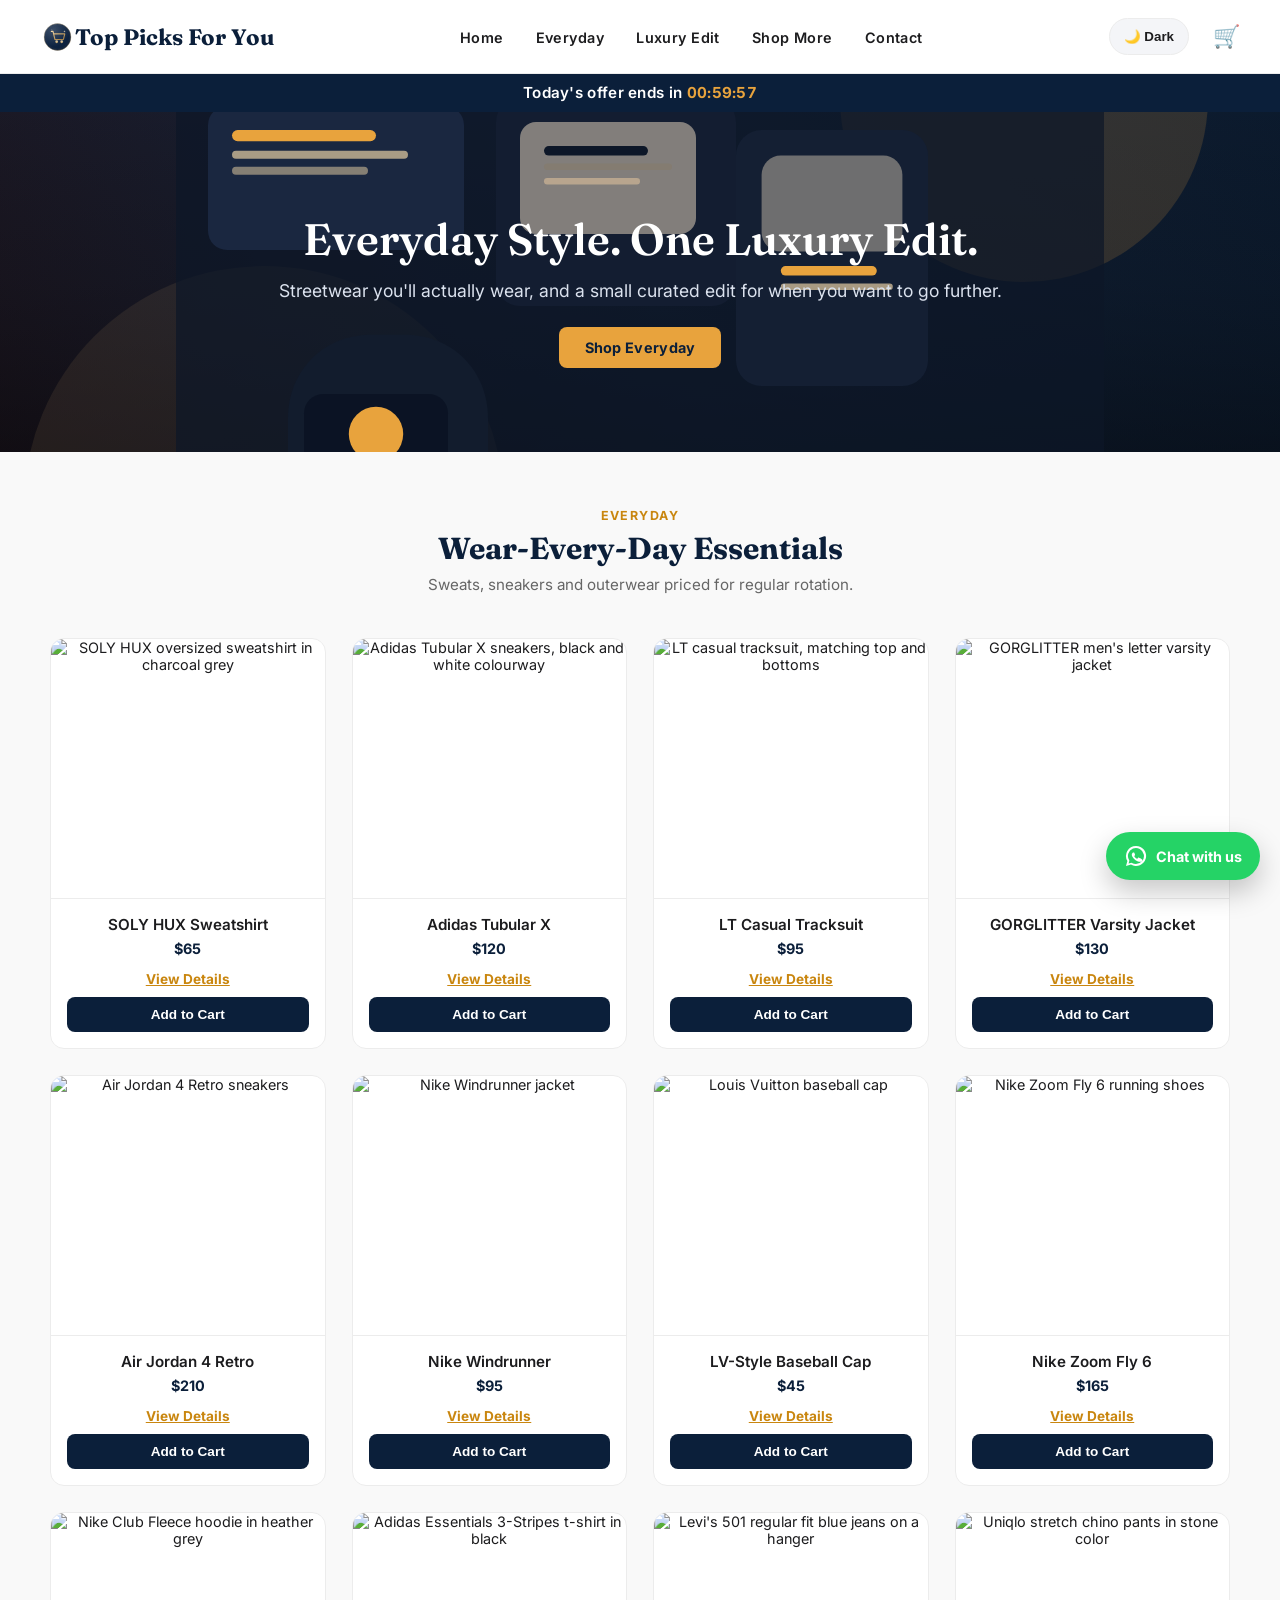
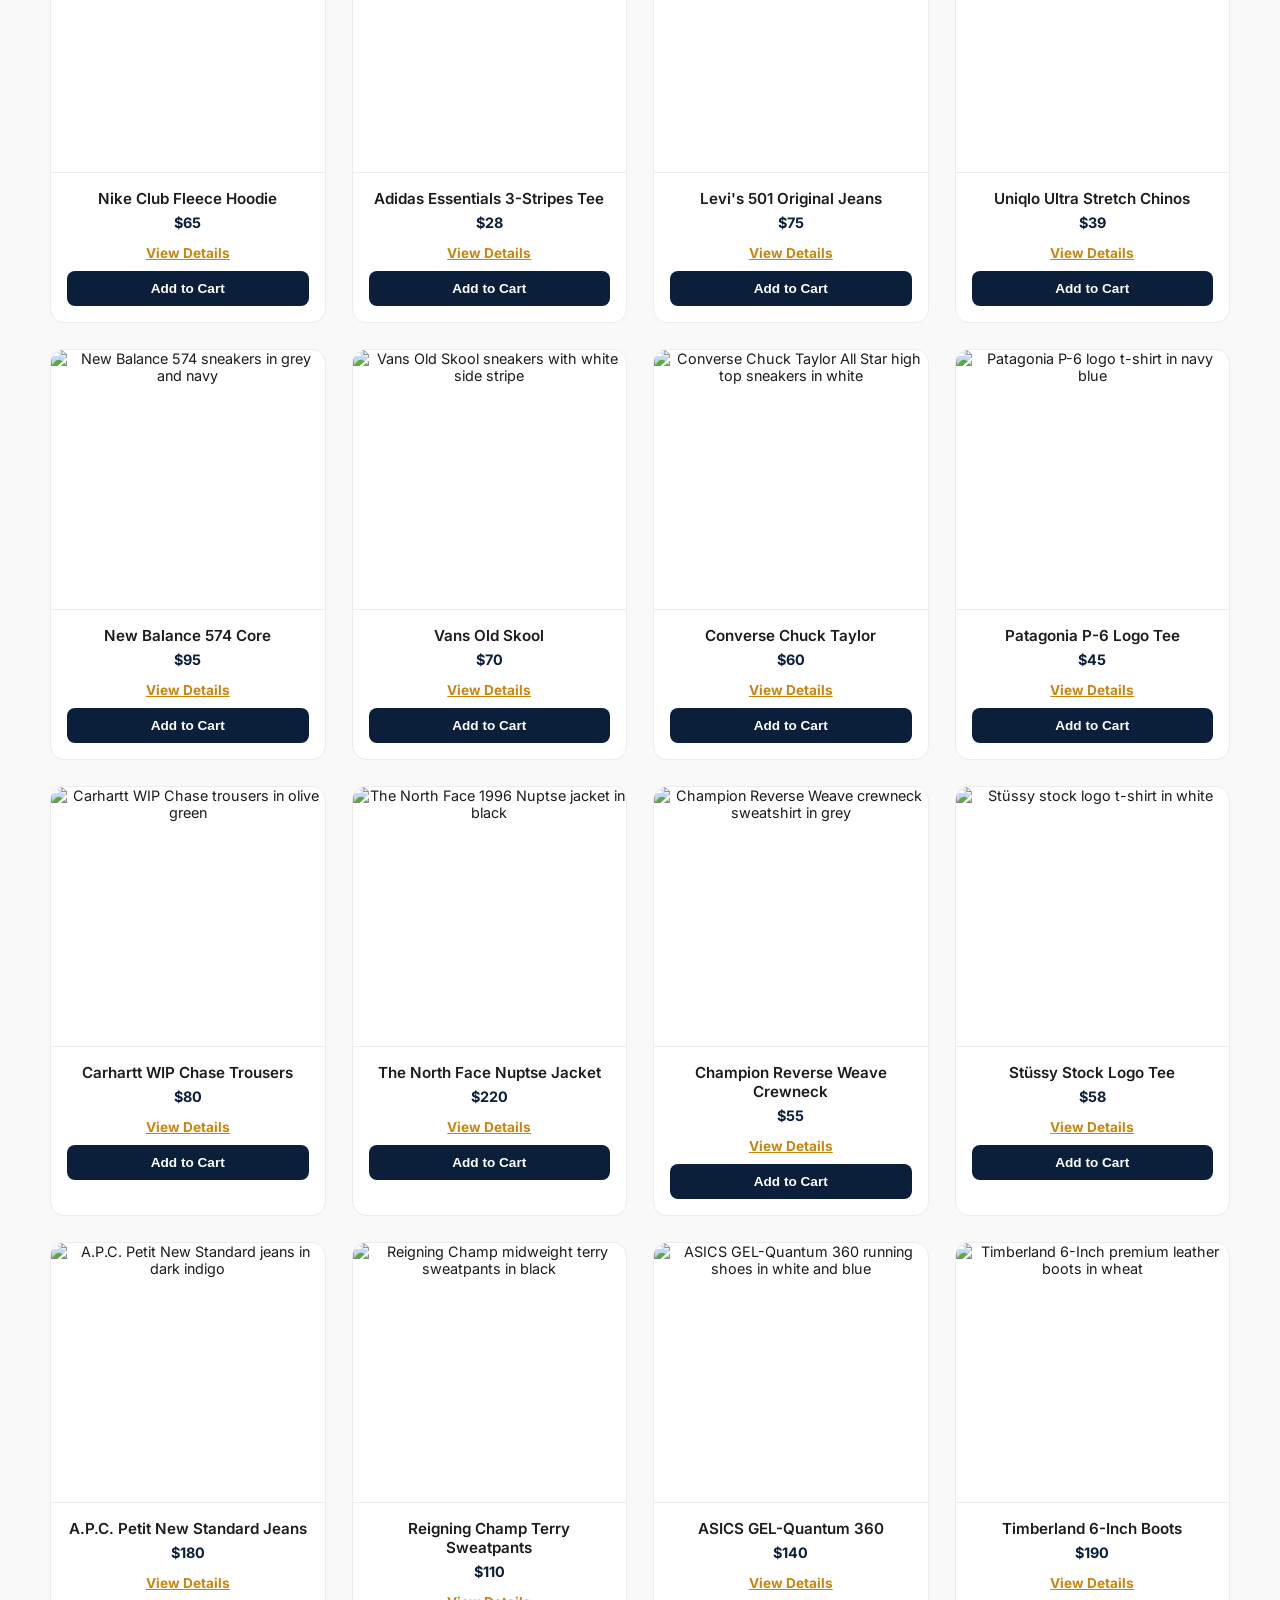
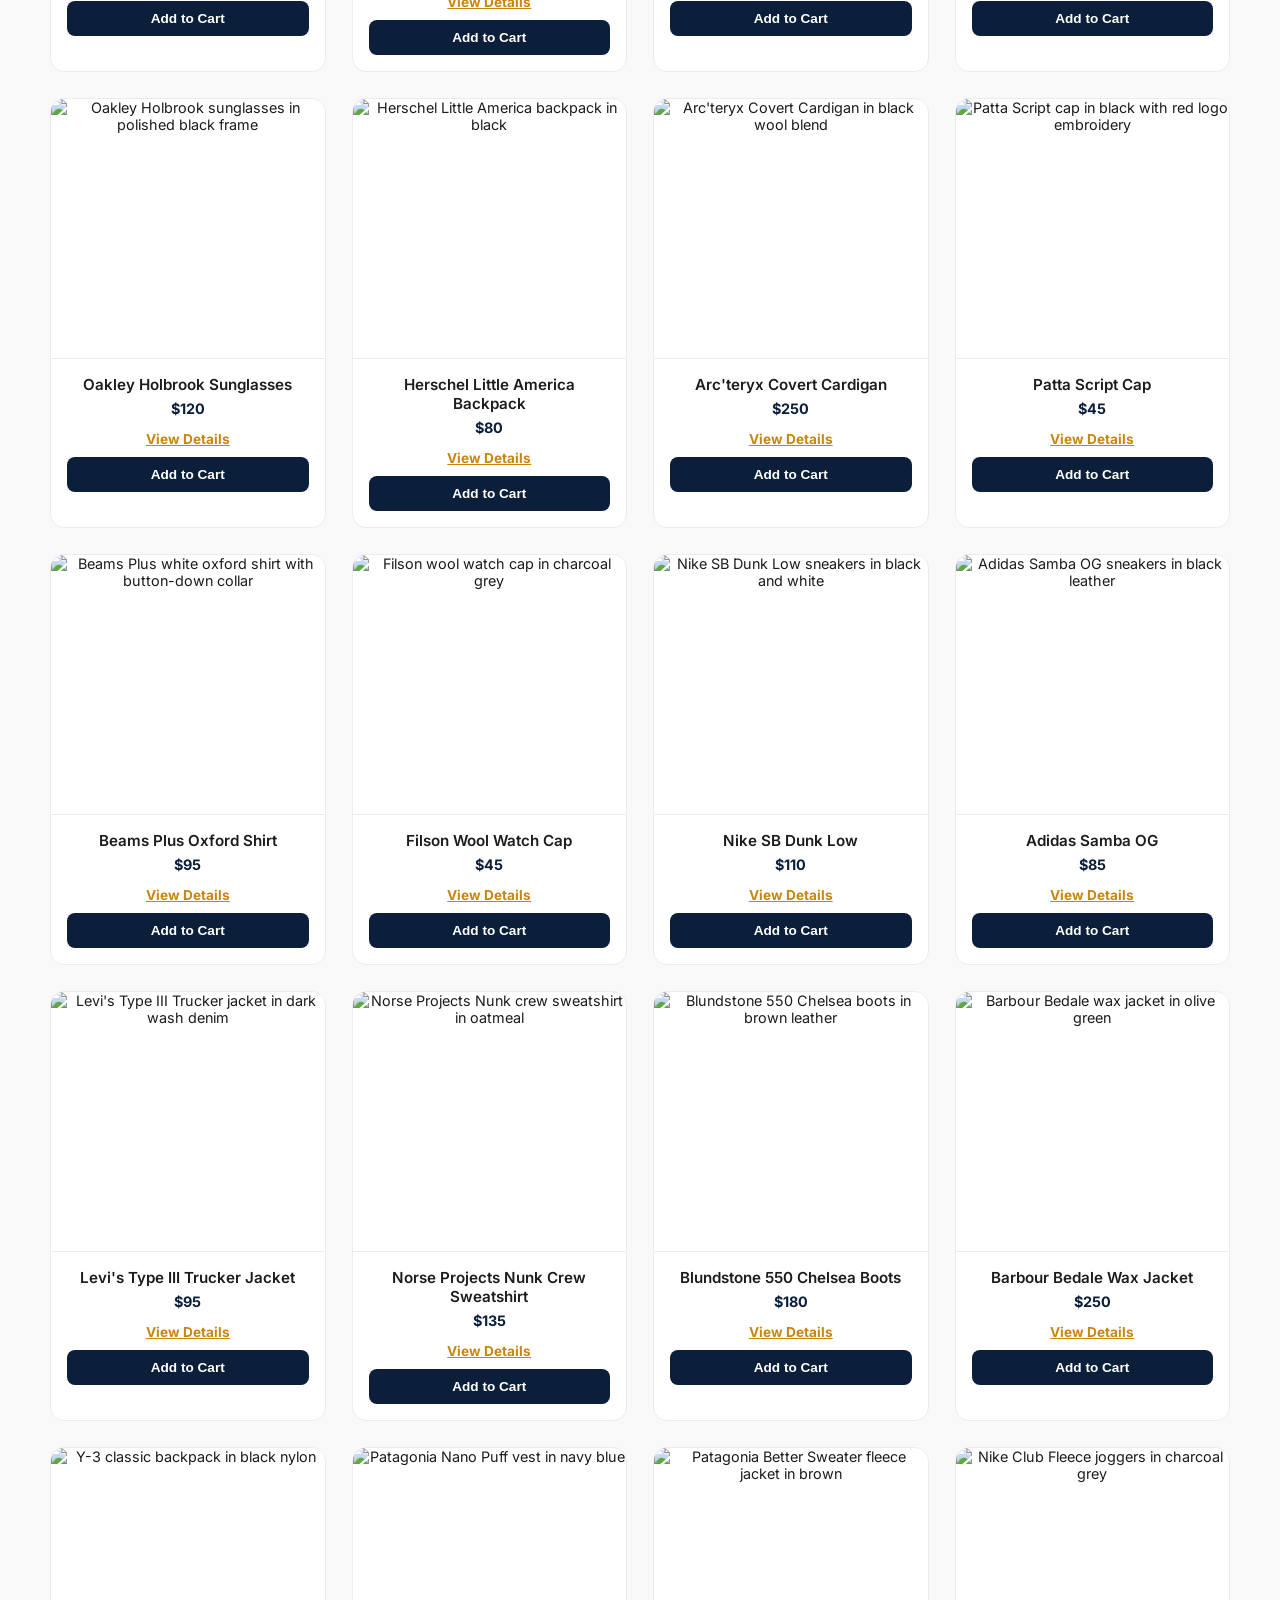
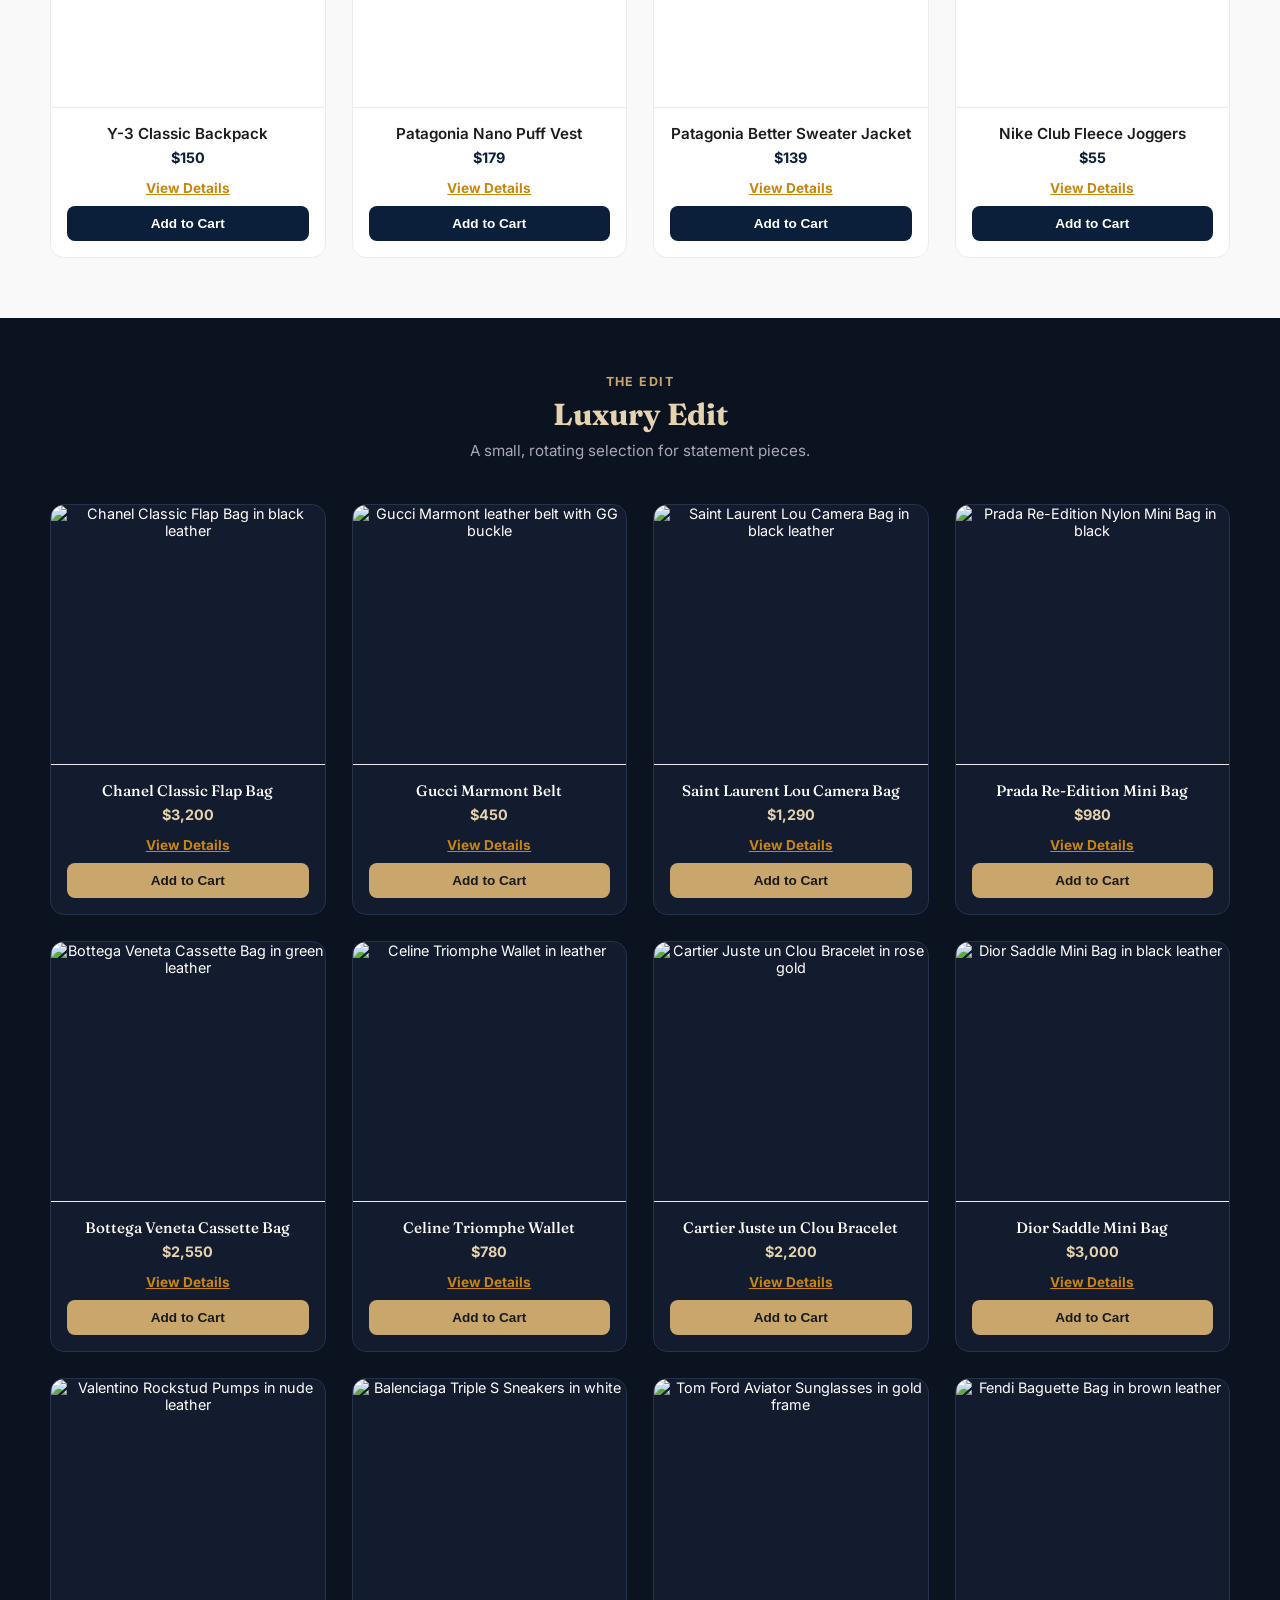
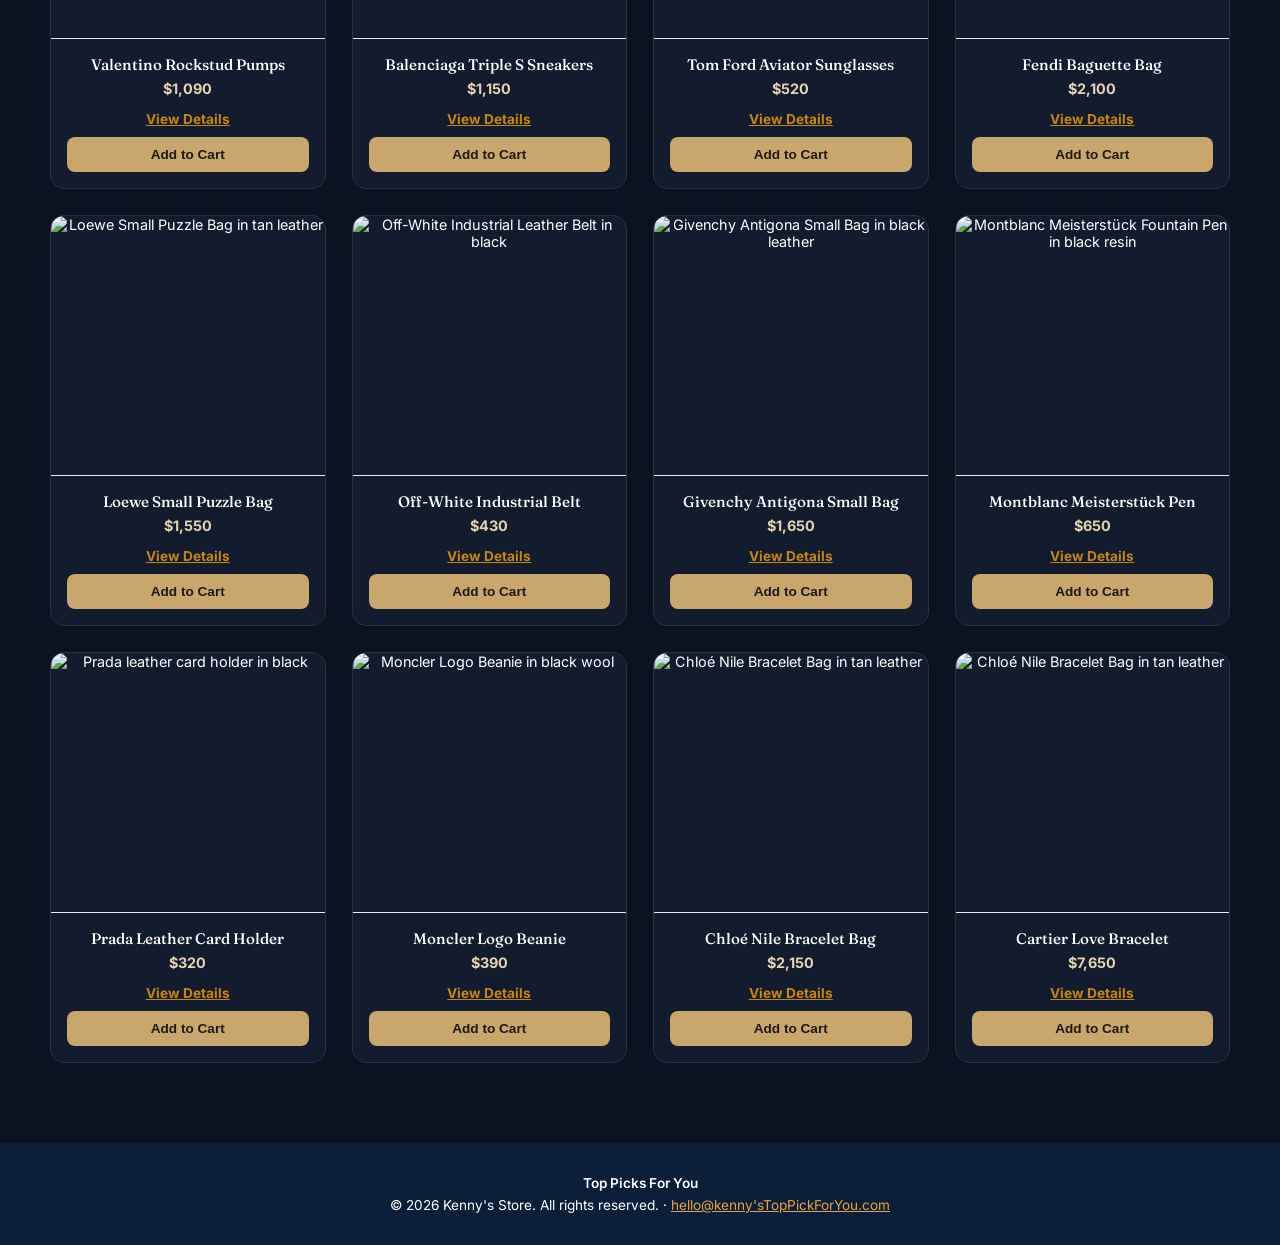
==== commit a89d71f8: "Add files via upload" ====
--- a/index.html
+++ b/index.html
@@ -1,565 +1,569 @@
-<!DOCTYPE html>
-<html lang="en">
-<head>
-    <meta charset="UTF-8">
-    <meta name="viewport" content="width=device-width, initial-scale=1.0">
-    <title>Top Picks For You</title>
-    <link rel="icon" type="image/svg+xml" href="cart-icon.svg">
-    <meta name="description" content="Kenny's Store: everyday streetwear essentials and a curated luxury edit, shipped across Nigeria.">
-    <link rel="stylesheet" href="style.css">
-    <script defer src="script.js"></script>
-</head>
-<body>
-    <a href="#main" class="skip-link">Skip to content</a>
-
-    <header>
-        <nav aria-label="Main navigation">
-            <a href="#" class="logo"> <img src="cart-icon.svg" alt="" style="width:35px; height: 28px;"> Top Picks For You</a>
-            <ul class="nav-links" id="navLinks">
-                <li><a href="#main">Home</a></li>
-                <li><a href="#everyday">Everyday</a></li>
-                <li><a href="#luxury">Luxury Edit</a></li>
-                <li><a href="shop-more.html">Shop More</a></li>
-                <li><a href="#footer-contact">Contact</a></li>
-                <li class="mobile-theme"><button id="themeToggleMobile" class="theme-btn" aria-label="Toggle Theme">🌙 Mode</button></li>
-            </ul>
-            <div class="nav-right">
-                <button class="nav-toggle" id="navToggle" aria-label="Open menu" aria-expanded="false" aria-controls="navLinks">
-                    <span></span><span></span><span></span>
-                </button>
-                <button id="themeToggle" class="theme-btn" aria-label="Toggle Theme">🌙 Mode</button>
-                <div class="cart-dropdown-wrapper">
-                    <button class="cart-icon" id="cartIcon" aria-label="Open cart" aria-expanded="false">
-                        🛒<span class="cart-count" id="cartCount" hidden>0</span>
-                    </button>
-                    <div class="cart-dropdown" id="cartDropdown" role="menu" aria-label="Cart contents">
-                        <p class="cart-empty">Your cart is empty.</p>
-                    </div>
-                </div>
-            </div>
-        </nav>
-    </header>
-
-    <div class="limited-offer-header">
-        Today's offer ends in <span id="limited-offer-timer">01:00:00</span>
-    </div>
-
-    <main id="main">
-        <section class="hero">
-            <h1>Everyday Style. One Luxury Edit.</h1>
-            <p>Streetwear you'll actually wear, and a small curated edit for when you want to go further.</p>
-            <a href="#everyday" class="btn">Shop Everyday</a>
-        </section>
-
-        <!-- Everyday tier -->
-        <section id="everyday" aria-labelledby="everyday-heading">
-            <div class="section-header">
-                <p class="eyebrow">Everyday</p>
-                <h2 id="everyday-heading">Wear-Every-Day Essentials</h2>
-                <p>Sweats, sneakers and outerwear priced for regular rotation.</p>
-            </div>
-            <div class="product-grid">
-                <div class="product-card" style="animation-delay:0.05s">
-                    <img src="https://i.pinimg.com/1200x/97/53/4b/97534b76c1d8417d2e4226a22c7fbff9.jpg" alt="SOLY HUX oversized sweatshirt in charcoal grey">
-                    <div class="card-body">
-                        <h3>SOLY HUX Sweatshirt</h3>
-                        <p class="price">$65</p>
-                        <button class="add-to-cart" data-name="SOLY HUX Sweatshirt" data-price="65" data-currency="USD" data-img="images/soly-hux-sweatshirt.svg">Add to Cart</button>
-                    </div>
-                </div>
-                <div class="product-card" style="animation-delay:0.1s">
-                    <img src="https://i.pinimg.com/736x/ea/85/1f/ea851f8ed0673873616dc1d593264ba1.jpg" alt="Adidas Tubular X sneakers, black and white colourway">
-                    <div class="card-body">
-                        <h3>Adidas Tubular X</h3>
-                        <p class="price">$120</p>
-                        <button class="add-to-cart" data-name="Adidas Tubular X" data-price="120" data-currency="USD" data-img="images/adidas-tubular-x.svg">Add to Cart</button>
-                    </div>
-                </div>
-                <div class="product-card" style="animation-delay:0.15s">
-                    <img src="https://i.pinimg.com/1200x/b9/a3/ff/b9a3ffa7d7e3c1dd497753f8d41bc068.jpg" alt="LT casual tracksuit, matching top and bottoms">
-                    <div class="card-body">
-                        <h3>LT Casual Tracksuit</h3>
-                        <p class="price">$95</p>
-                        <button class="add-to-cart" data-name="LT Casual Tracksuit" data-price="95" data-currency="USD" data-img="images/lt-tracksuit.svg">Add to Cart</button>
-                    </div>
-                </div>
-                <div class="product-card" style="animation-delay:0.2s">
-                    <img src="https://i.pinimg.com/736x/c0/44/8f/c0448f27e72c4484124650826ef8c07e.jpg" alt="GORGLITTER men's letter varsity jacket">
-                    <div class="card-body">
-                        <h3>GORGLITTER Varsity Jacket</h3>
-                        <p class="price">$130</p>
-                        <button class="add-to-cart" data-name="GORGLITTER Varsity Jacket" data-price="130" data-currency="USD" data-img="images/gorglitter-jacket.svg">Add to Cart</button>
-                    </div>
-                </div>
-                <div class="product-card" style="animation-delay:0.25s">
-                    <img src="https://i.pinimg.com/736x/c0/44/8f/c0448f27e72c4484124650826ef8c07e.jpg" alt="Air Jordan 4 Retro sneakers">
-                    <div class="card-body">
-                        <h3>Air Jordan 4 Retro</h3>
-                        <p class="price">$210</p>
-                        <button class="add-to-cart" data-name="Air Jordan 4 Retro" data-price="210" data-currency="USD" data-img="images/air-jordan-4.svg">Add to Cart</button>
-                    </div>
-                </div>
-                <div class="product-card" style="animation-delay:0.3s">
-                    <img src="https://i.pinimg.com/736x/af/18/16/af1816dd30bf4cdbb91d47686490c448.jpg" alt="Nike Windrunner jacket">
-                    <div class="card-body">
-                        <h3>Nike Windrunner</h3>
-                        <p class="price">$95</p>
-                        <button class="add-to-cart" data-name="Nike Windrunner" data-price="95" data-currency="USD" data-img="images/nike-windrunner.svg">Add to Cart</button>
-                    </div>
-                </div>
-                <div class="product-card" style="animation-delay:0.35s">
-                    <img src="https://i.pinimg.com/736x/49/57/7e/49577e9346430cd75f8f69d3ae06665c.jpg" alt="Louis Vuitton baseball cap">
-                    <div class="card-body">
-                        <h3>LV-Style Baseball Cap</h3>
-                        <p class="price">$45</p>
-                        <button class="add-to-cart" data-name="LV-Style Baseball Cap" data-price="45" data-currency="USD" data-img="images/lv-cap.svg">Add to Cart</button>
-                    </div>
-                </div>
-                <div class="product-card" style="animation-delay:0.4s">
-                    <img src="https://i.pinimg.com/1200x/a1/28/91/a12891b135d5cdeca704bf179dfd127b.jpg" alt="Nike Zoom Fly 6 running shoes">
-                    <div class="card-body">
-                        <h3>Nike Zoom Fly 6</h3>
-                        <p class="price">$165</p>
-                        <button class="add-to-cart" data-name="Nike Zoom Fly 6" data-price="165" data-currency="USD" data-img="images/nike-zoom-fly-6.svg">Add to Cart</button>
-                    </div>
-                </div>
-
-                <div class="product-card" style="animation-delay:0.45s">
-                    <img src="https://i.pinimg.com/736x/e0/22/4e/e0224e7ca65eda576c681bdec2949352.jpg" alt="Nike Club Fleece hoodie in heather grey">
-                    <div class="card-body">
-                        <h3>Nike Club Fleece Hoodie</h3>
-                        <p class="price">$65</p>
-                        <button class="add-to-cart" data-name="Nike Club Fleece Hoodie" data-price="65" data-currency="USD" data-img="images/nike-club-fleece.svg" data-pinterest-prompt="Nike Club Fleece hoodie heather grey flatlay, everyday streetwear outfit, minimal layering piece">Add to Cart</button>
-                    </div>
-                </div>
-                <div class="product-card" style="animation-delay:0.5s">
-                    <img src="https://i.pinimg.com/1200x/d8/91/b6/d891b617d98bde74d5c2c7570823aee5.jpg" alt="Adidas Essentials 3-Stripes t-shirt in black">
-                    <div class="card-body">
-                        <h3>Adidas Essentials 3-Stripes Tee</h3>
-                        <p class="price">$28</p>
-                        <button class="add-to-cart" data-name="Adidas Essentials 3-Stripes Tee" data-price="28" data-currency="USD" data-img="images/adidas-essentials-tee.svg" data-pinterest-prompt="Adidas Essentials 3-Stripes t-shirt black, casual streetwear outfit, everyday wardrobe staple">Add to Cart</button>
-                    </div>
-                </div>
-                <div class="product-card" style="animation-delay:0.55s">
-                    <img src="https://i.pinimg.com/1200x/10/c2/4a/10c24a5d23243547b151d1d1be31d51c.jpg" alt="Levi's 501 regular fit blue jeans on a hanger">
-                    <div class="card-body">
-                        <h3>Levi's 501 Original Jeans</h3>
-                        <p class="price">$75</p>
-                        <button class="add-to-cart" data-name="Levi's 501 Original Jeans" data-price="75" data-currency="USD" data-img="images/levis-501-jeans.svg" data-pinterest-prompt="Levi's 501 original fit jeans outfit, blue denim everyday look with sneakers and tee">Add to Cart</button>
-                    </div>
-                </div>
-                <div class="product-card" style="animation-delay:0.6s">
-                    <img src="https://i.pinimg.com/1200x/2e/55/2c/2e552ca2a03f84bc3473179da9222629.jpg" alt="Uniqlo stretch chino pants in stone color">
-                    <div class="card-body">
-                        <h3>Uniqlo Ultra Stretch Chinos</h3>
-                        <p class="price">$39</p>
-                        <button class="add-to-cart" data-name="Uniqlo Ultra Stretch Chinos" data-price="39" data-currency="USD" data-img="images/uniqlo-chinos.svg" data-pinterest-prompt="Uniqlo ultra stretch chinos stone, everyday smart-casual urban outfit, minimal menswear">Add to Cart</button>
-                    </div>
-                </div>
-                <div class="product-card" style="animation-delay:0.65s">
-                    <img src="https://i.pinimg.com/1200x/9e/4a/e8/9e4ae890ea196002139b7bae768e2bc3.jpg" alt="New Balance 574 sneakers in grey and navy">
-                    <div class="card-body">
-                        <h3>New Balance 574 Core</h3>
-                        <p class="price">$95</p>
-                        <button class="add-to-cart" data-name="New Balance 574 Core" data-price="95" data-currency="USD" data-img="images/nb-574.svg" data-pinterest-prompt="New Balance 574 grey navy sneakers, everyday casual sneaker outfit, retro running shoe photography">Add to Cart</button>
-                    </div>
-                </div>
-                <div class="product-card" style="animation-delay:0.7s">
-                    <img src="https://i.pinimg.com/1200x/85/03/ba/8503ba1c7f707353699269182d3654b0.jpg" alt="Vans Old Skool sneakers with white side stripe">
-                    <div class="card-body">
-                        <h3>Vans Old Skool</h3>
-                        <p class="price">$70</p>
-                        <button class="add-to-cart" data-name="Vans Old Skool" data-price="70" data-currency="USD" data-img="images/vans-old-skool.svg" data-pinterest-prompt="Vans Old Skool sneakers black white, everyday skate style, casual streetwear shoes">Add to Cart</button>
-                    </div>
-                </div>
-                <div class="product-card" style="animation-delay:0.75s">
-                    <img src="https://i.pinimg.com/1200x/51/af/fa/51affaed03bae5598e30fa8b4cc4545e.jpg" alt="Converse Chuck Taylor All Star high top sneakers in white">
-                    <div class="card-body">
-                        <h3>Converse Chuck Taylor</h3>
-                        <p class="price">$60</p>
-                        <button class="add-to-cart" data-name="Converse Chuck Taylor" data-price="60" data-currency="USD" data-img="images/converse-chuck-taylor.svg" data-pinterest-prompt="Converse Chuck Taylor white high tops, everyday streetwear style, classic canvas sneakers outfit">Add to Cart</button>
-                    </div>
-                </div>
-                <div class="product-card" style="animation-delay:0.8s">
-                    <img src="https://i.pinimg.com/1200x/9c/81/03/9c8103d2b2f7f58266a8e09905404947.jpg" alt="Patagonia P-6 logo t-shirt in navy blue">
-                    <div class="card-body">
-                        <h3>Patagonia P-6 Logo Tee</h3>
-                        <p class="price">$45</p>
-                        <button class="add-to-cart" data-name="Patagonia P-6 Logo Tee" data-price="45" data-currency="USD" data-img="images/patagonia-p6-tee.svg" data-pinterest-prompt="Patagonia P-6 logo t-shirt navy, everyday outdoor casual style, logo tee flat lay">Add to Cart</button>
-                    </div>
-                </div>
-                <div class="product-card" style="animation-delay:0.85s">
-                    <img src="https://i.pinimg.com/1200x/f6/cc/68/f6cc6819d77f2322cc3865d27dd0f14e.jpg" alt="Carhartt WIP Chase trousers in olive green">
-                    <div class="card-body">
-                        <h3>Carhartt WIP Chase Trousers</h3>
-                        <p class="price">$80</p>
-                        <button class="add-to-cart" data-name="Carhartt WIP Chase Trousers" data-price="80" data-currency="USD" data-img="images/carhartt-chase-trousers.svg" data-pinterest-prompt="Carhartt WIP Chase trousers olive, everyday workwear-inspired outfit, casual chino style">Add to Cart</button>
-                    </div>
-                </div>
-                <div class="product-card" style="animation-delay:0.9s">
-                    <img src="https://i.pinimg.com/1200x/9a/9d/17/9a9d17a6d9658200bc31dea52630426f.jpg" alt="The North Face 1996 Nuptse jacket in black">
-                    <div class="card-body">
-                        <h3>The North Face Nuptse Jacket</h3>
-                        <p class="price">$220</p>
-                        <button class="add-to-cart" data-name="The North Face Nuptse Jacket" data-price="220" data-currency="USD" data-img="images/tnf-nuptse.svg" data-pinterest-prompt="The North Face 1996 Nuptse jacket black, everyday cold-weather streetwear, puffer jacket outfit">Add to Cart</button>
-                    </div>
-                </div>
-                <div class="product-card" style="animation-delay:0.95s">
-                    <img src="https://i.pinimg.com/1200x/ee/a2/5e/eea25e396825b56d1c9a1a05eb68a778.jpg" alt="Champion Reverse Weave crewneck sweatshirt in grey">
-                    <div class="card-body">
-                        <h3>Champion Reverse Weave Crewneck</h3>
-                        <p class="price">$55</p>
-                        <button class="add-to-cart" data-name="Champion Reverse Weave Crewneck" data-price="55" data-currency="USD" data-img="images/champion-crewneck.svg" data-pinterest-prompt="Champion Reverse Weave crewneck grey, everyday lounge streetwear, vintage athletic sweatshirt">Add to Cart</button>
-                    </div>
-                </div>
-                <div class="product-card" style="animation-delay:1s">
-                    <img src="https://i.pinimg.com/1200x/fd/8a/e2/fd8ae200be25244277fd1cde825696cd.jpg" alt="Stüssy stock logo t-shirt in white">
-                    <div class="card-body">
-                        <h3>Stüssy Stock Logo Tee</h3>
-                        <p class="price">$58</p>
-                        <button class="add-to-cart" data-name="Stüssy Stock Logo Tee" data-price="58" data-currency="USD" data-img="images/stussy-stock-logo.svg" data-pinterest-prompt="Stüssy stock logo t-shirt white, everyday streetwear graphic tee, casual outfit inspiration">Add to Cart</button>
-                    </div>
-                </div>
-                <div class="product-card" style="animation-delay:1.05s">
-                    <img src="https://i.pinimg.com/736x/86/7b/fe/867bfe4258b0733794f6f4cb33a861cd.jpg" alt="A.P.C. Petit New Standard jeans in dark indigo">
-                    <div class="card-body">
-                        <h3>A.P.C. Petit New Standard Jeans</h3>
-                        <p class="price">$180</p>
-                        <button class="add-to-cart" data-name="A.P.C. Petit New Standard Jeans" data-price="180" data-currency="USD" data-img="images/apc-petit-new-standard.svg" data-pinterest-prompt="A.P.C. Petit New Standard jeans dark indigo, everyday premium denim outfit, minimalist jean style">Add to Cart</button>
-                    </div>
-                </div>
-                <div class="product-card" style="animation-delay:1.1s">
-                    <img src="https://i.pinimg.com/1200x/e0/4f/7e/e04f7eee2660b8e365d7771069983fd0.jpg" alt="Reigning Champ midweight terry sweatpants in black">
-                    <div class="card-body">
-                        <h3>Reigning Champ Terry Sweatpants</h3>
-                        <p class="price">$110</p>
-                        <button class="add-to-cart" data-name="Reigning Champ Terry Sweatpants" data-price="110" data-currency="USD" data-img="images/reigning-champ-sweatpants.svg" data-pinterest-prompt="Reigning Champ midweight terry sweatpants black, everyday athleisure fit, premium lounge wear">Add to Cart</button>
-                    </div>
-                </div>
-                <div class="product-card" style="animation-delay:1.15s">
-                    <img src="https://i.pinimg.com/1200x/3d/ad/db/3daddbb82be514214bf724ca4ced56fa.jpg" alt="ASICS GEL-Quantum 360 running shoes in white and blue">
-                    <div class="card-body">
-                        <h3>ASICS GEL-Quantum 360</h3>
-                        <p class="price">$140</p>
-                        <button class="add-to-cart" data-name="ASICS GEL-Quantum 360" data-price="140" data-currency="USD" data-img="images/asics-gel-quantum-360.svg" data-pinterest-prompt="ASICS GEL-Quantum 360 white blue, everyday running shoe outfit, tech trainer streetwear">Add to Cart</button>
-                    </div>
-                </div>
-                <div class="product-card" style="animation-delay:1.2s">
-                    <img src="https://i.pinimg.com/1200x/34/1f/ab/341fab528a0ed887c8dbac6005850f1e.jpg" alt="Timberland 6-Inch premium leather boots in wheat">
-                    <div class="card-body">
-                        <h3>Timberland 6-Inch Boots</h3>
-                        <p class="price">$190</p>
-                        <button class="add-to-cart" data-name="Timberland 6-Inch Boots" data-price="190" data-currency="USD" data-img="images/timberland-6-inch.svg" data-pinterest-prompt="Timberland 6-inch premium boots wheat, everyday rugged boot outfit, workwear inspired style">Add to Cart</button>
-                    </div>
-                </div>
-                <div class="product-card" style="animation-delay:1.25s">
-                    <img src="https://i.pinimg.com/1200x/b5/cf/b1/b5cfb183fd5b033d17b1745202471bef.jpg" alt="Oakley Holbrook sunglasses in polished black frame">
-                    <div class="card-body">
-                        <h3>Oakley Holbrook Sunglasses</h3>
-                        <p class="price">$120</p>
-                        <button class="add-to-cart" data-name="Oakley Holbrook Sunglasses" data-price="120" data-currency="USD" data-img="images/oakley-holbrook.svg" data-pinterest-prompt="Oakley Holbrook sunglasses black, everyday streetwear accessory, sunglasses fashion flatlay">Add to Cart</button>
-                    </div>
-                </div>
-                <div class="product-card" style="animation-delay:1.3s">
-                    <img src="https://i.pinimg.com/1200x/e6/be/f4/e6bef46a99aa4719872f446dc02da2ee.jpg" alt="Herschel Little America backpack in black">
-                    <div class="card-body">
-                        <h3>Herschel Little America Backpack</h3>
-                        <p class="price">$80</p>
-                        <button class="add-to-cart" data-name="Herschel Little America Backpack" data-price="80" data-currency="USD" data-img="images/herschel-backpack.svg" data-pinterest-prompt="Herschel Little America backpack black, everyday commuter bag, streetwear backpack outfit">Add to Cart</button>
-                    </div>
-                </div>
-                <div class="product-card" style="animation-delay:1.35s">
-                    <img src="https://i.pinimg.com/1200x/ba/2b/ef/ba2bef7df95065d16bb7a979779539ff.jpg" alt="Arc'teryx Covert Cardigan in black wool blend">
-                    <div class="card-body">
-                        <h3>Arc'teryx Covert Cardigan</h3>
-                        <p class="price">$250</p>
-                        <button class="add-to-cart" data-name="Arc'teryx Covert Cardigan" data-price="250" data-currency="USD" data-img="images/arcteryx-covert-cardigan.svg" data-pinterest-prompt="Arc'teryx Covert Cardigan black, everyday smart-casual layering, premium cardigan outfit">Add to Cart</button>
-                    </div>
-                </div>
-                <div class="product-card" style="animation-delay:1.4s">
-                    <img src="https://i.pinimg.com/1200x/aa/0b/2b/aa0b2b1fd6965a67b7878038989e2562.jpg" alt="Patta Script cap in black with red logo embroidery">
-                    <div class="card-body">
-                        <h3>Patta Script Cap</h3>
-                        <p class="price">$45</p>
-                        <button class="add-to-cart" data-name="Patta Script Cap" data-price="45" data-currency="USD" data-img="images/patta-cap.svg" data-pinterest-prompt="Patta Script cap black red logo, everyday streetwear accessory, casual cap outfit">Add to Cart</button>
-                    </div>
-                </div>
-                <div class="product-card" style="animation-delay:1.45s">
-                    <img src="https://i.pinimg.com/1200x/2a/2a/b0/2a2ab06deb7046a04d1f1da9424f64d4.jpg" alt="Beams Plus white oxford shirt with button-down collar">
-                    <div class="card-body">
-                        <h3>Beams Plus Oxford Shirt</h3>
-                        <p class="price">$95</p>
-                        <button class="add-to-cart" data-name="Beams Plus Oxford Shirt" data-price="95" data-currency="USD" data-img="images/beams-plus-oxford.svg" data-pinterest-prompt="Beams Plus oxford shirt white, everyday layered shirt outfit, smart casual menswear">Add to Cart</button>
-                    </div>
-                </div>
-                <div class="product-card" style="animation-delay:1.5s">
-                    <img src="https://i.pinimg.com/736x/b7/a8/5f/b7a85fc1ac2967acfde605a12c26f99a.jpg" alt="Filson wool watch cap in charcoal grey">
-                    <div class="card-body">
-                        <h3>Filson Wool Watch Cap</h3>
-                        <p class="price">$45</p>
-                        <button class="add-to-cart" data-name="Filson Wool Watch Cap" data-price="45" data-currency="USD" data-img="images/filson-watch-cap.svg" data-pinterest-prompt="Filson wool watch cap charcoal, everyday winter accessory, rugged outdoor hat look">Add to Cart</button>
-                    </div>
-                </div>
-                <div class="product-card" style="animation-delay:1.55s">
-                    <img src="https://i.pinimg.com/736x/b8/7e/e6/b87ee67e60b9253bcd434b966a56290e.jpg" alt="Nike SB Dunk Low sneakers in black and white">
-                    <div class="card-body">
-                        <h3>Nike SB Dunk Low</h3>
-                        <p class="price">$110</p>
-                        <button class="add-to-cart" data-name="Nike SB Dunk Low" data-price="110" data-currency="USD" data-img="images/nike-sb-dunk-low.svg" data-pinterest-prompt="Nike SB Dunk Low black white, everyday skate sneaker look, classic dunk outfit">Add to Cart</button>
-                    </div>
-                </div>
-                <div class="product-card" style="animation-delay:1.6s">
-                    <img src="https://i.pinimg.com/1200x/19/04/53/1904533822153f9cbbcf946f9574e79b.jpg" alt="Adidas Samba OG sneakers in black leather">
-                    <div class="card-body">
-                        <h3>Adidas Samba OG</h3>
-                        <p class="price">$85</p>
-                        <button class="add-to-cart" data-name="Adidas Samba OG" data-price="85" data-currency="USD" data-img="images/adidas-samba-og.svg" data-pinterest-prompt="Adidas Samba OG black leather, everyday classic sneaker outfit, retro futsal shoe vibe">Add to Cart</button>
-                    </div>
-                </div>
-                <div class="product-card" style="animation-delay:1.65s">
-                    <img src="https://i.pinimg.com/736x/f4/d7/2a/f4d72a10960ef78e6338d508b4b43605.jpg" alt="Levi's Type III Trucker jacket in dark wash denim">
-                    <div class="card-body">
-                        <h3>Levi's Type III Trucker Jacket</h3>
-                        <p class="price">$95</p>
-                        <button class="add-to-cart" data-name="Levi's Type III Trucker Jacket" data-price="95" data-currency="USD" data-img="images/levis-trucker-jacket.svg" data-pinterest-prompt="Levi's Type III Trucker jacket dark wash, everyday denim jacket outfit, casual layering style">Add to Cart</button>
-                    </div>
-                </div>
-                <div class="product-card" style="animation-delay:1.7s">
-                    <img src="https://i.pinimg.com/1200x/48/8c/40/488c4041a27d75d1ca57aeb53c0ee60f.jpg" alt="Norse Projects Nunk crew sweatshirt in oatmeal">
-                    <div class="card-body">
-                        <h3>Norse Projects Nunk Crew Sweatshirt</h3>
-                        <p class="price">$135</p>
-                        <button class="add-to-cart" data-name="Norse Projects Nunk Crew Sweatshirt" data-price="135" data-currency="USD" data-img="images/norse-projects-nunk.svg" data-pinterest-prompt="Norse Projects Nunk crew sweatshirt oatmeal, everyday minimalist streetwear, premium sweatshirt outfit">Add to Cart</button>
-                    </div>
-                </div>
-                <div class="product-card" style="animation-delay:1.75s">
-                    <img src="https://i.pinimg.com/736x/3e/03/c9/3e03c9c6c9daabcde98e07e9aefea34f.jpg" alt="Blundstone 550 Chelsea boots in brown leather">
-                    <div class="card-body">
-                        <h3>Blundstone 550 Chelsea Boots</h3>
-                        <p class="price">$180</p>
-                        <button class="add-to-cart" data-name="Blundstone 550 Chelsea Boots" data-price="180" data-currency="USD" data-img="images/blundstone-550.svg" data-pinterest-prompt="Blundstone 550 Chelsea boots brown, everyday rugged boot outfit, casual menswear boot look">Add to Cart</button>
-                    </div>
-                </div>
-                <div class="product-card" style="animation-delay:1.8s">
-                    <img src="https://i.pinimg.com/736x/7e/3c/0d/7e3c0d6c2bf6da92ff88da92c6c7aa33.jpg" alt="Barbour Bedale wax jacket in olive green">
-                    <div class="card-body">
-                        <h3>Barbour Bedale Wax Jacket</h3>
-                        <p class="price">$250</p>
-                        <button class="add-to-cart" data-name="Barbour Bedale Wax Jacket" data-price="250" data-currency="USD" data-img="images/barbour-bedale.svg" data-pinterest-prompt="Barbour Bedale wax jacket olive, everyday country jacket outfit, rugged workwear style">Add to Cart</button>
-                    </div>
-                </div>
-                <div class="product-card" style="animation-delay:1.85s">
-                    <img src="https://i.pinimg.com/1200x/98/e6/db/98e6db71c66b8e06bef36da3228b7831.jpg" alt="Y-3 classic backpack in black nylon">
-                    <div class="card-body">
-                        <h3>Y-3 Classic Backpack</h3>
-                        <p class="price">$150</p>
-                        <button class="add-to-cart" data-name="Y-3 Classic Backpack" data-price="150" data-currency="USD" data-img="images/y3-classic-backpack.svg" data-pinterest-prompt="Y-3 classic backpack black, everyday luxury streetwear bag, minimalist backpack outfit">Add to Cart</button>
-                    </div>
-                </div>
-                <div class="product-card" style="animation-delay:1.9s">
-                    <img src="https://i.pinimg.com/1200x/17/d1/12/17d112ed62b2db7f5c4c35b3bb622311.jpg" alt="Patagonia Nano Puff vest in navy blue">
-                    <div class="card-body">
-                        <h3>Patagonia Nano Puff Vest</h3>
-                        <p class="price">$179</p>
-                        <button class="add-to-cart" data-name="Patagonia Nano Puff Vest" data-price="179" data-currency="USD" data-img="images/patagonia-nano-puff.svg" data-pinterest-prompt="Patagonia Nano Puff vest navy, everyday outdoor layering, lightweight insulated vest outfit">Add to Cart</button>
-                    </div>
-                </div>
-                <div class="product-card" style="animation-delay:1.95s">
-                    <img src="https://i.pinimg.com/736x/3e/57/54/3e57549dff3b0e7757444afff0ade7c3.jpg" alt="Patagonia Better Sweater fleece jacket in brown">
-                    <div class="card-body">
-                        <h3>Patagonia Better Sweater Jacket</h3>
-                        <p class="price">$139</p>
-                        <button class="add-to-cart" data-name="Patagonia Better Sweater Jacket" data-price="139" data-currency="USD" data-img="images/patagonia-better-sweater.svg" data-pinterest-prompt="Patagonia Better Sweater jacket brown, everyday cozy fleece outerwear, casual layering outfit">Add to Cart</button>
-                    </div>
-                </div>
-                <div class="product-card" style="animation-delay:2s">
-                    <img src="https://i.pinimg.com/1200x/6c/44/e7/6c44e76a08aea1ad18af8afd24d7abcd.jpg" alt="Nike Club Fleece joggers in charcoal grey">
-                    <div class="card-body">
-                        <h3>Nike Club Fleece Joggers</h3>
-                        <p class="price">$55</p>
-                        <button class="add-to-cart" data-name="Nike Club Fleece Joggers" data-price="55" data-currency="USD" data-img="images/nike-club-fleece-joggers.svg" data-pinterest-prompt="Nike Club Fleece joggers charcoal, everyday athleisure outfit, comfy streetwear bottoms">Add to Cart</button>
-                    </div>
-                </div>
-            </div>
-        </section>
-
-        <!-- Luxury tier -->
-        <section id="luxury" class="luxury" aria-labelledby="luxury-heading">
-            <div class="section-header">
-                <p class="eyebrow">The Edit</p>
-                <h2 id="luxury-heading">Luxury Edit</h2>
-                <p>A small, rotating selection for statement pieces.</p>
-            </div>
-            <div class="product-grid">
-                <div class="product-card" style="animation-delay:0.05s">
-                    <img src="https://i.pinimg.com/1200x/ad/eb/be/adebbe64e4669868b1206a12748aed53.jpg" alt="Chanel Classic Flap Bag in black leather">
-                    <div class="card-body">
-                        <h3>Chanel Classic Flap Bag</h3>
-                        <p class="price">$3,200</p>
-                        <button class="add-to-cart" data-name="Chanel Classic Flap Bag" data-price="3200" data-currency="USD" data-img="https://source.unsplash.com/featured/?chanel,bag" data-pinterest-prompt="Chanel Classic Flap Bag black leather, luxury handbag outfit, iconic quilted bag style">Add to Cart</button>
-                    </div>
-                </div>
-                <div class="product-card" style="animation-delay:0.1s">
-                    <img src="https://i.pinimg.com/736x/cd/55/b2/cd55b2d5a5c7e66c2d23eb15c6c55b02.jpg" alt="Gucci Marmont leather belt with GG buckle">
-                    <div class="card-body">
-                        <h3>Gucci Marmont Belt</h3>
-                        <p class="price">$450</p>
-                        <button class="add-to-cart" data-name="Gucci Marmont Belt" data-price="450" data-currency="USD" data-img="https://source.unsplash.com/featured/?gucci,belt" data-pinterest-prompt="Gucci Marmont belt black leather, luxury belt outfit, GG buckle styling">Add to Cart</button>
-                    </div>
-                </div>
-                <div class="product-card" style="animation-delay:0.15s">
-                    <img src="https://i.pinimg.com/736x/7a/c8/1d/7ac81d1c9ba6aef129544093b90a6dc5.jpg" alt="Saint Laurent Lou Camera Bag in black leather">
-                    <div class="card-body">
-                        <h3>Saint Laurent Lou Camera Bag</h3>
-                        <p class="price">$1,290</p>
-                        <button class="add-to-cart" data-name="Saint Laurent Lou Camera Bag" data-price="1290" data-currency="USD" data-img="https://source.unsplash.com/featured/?ysl,camera,bag" data-pinterest-prompt="Saint Laurent Lou Camera Bag black leather, luxury crossbody bag outfit, YSL bag street style">Add to Cart</button>
-                    </div>
-                </div>
-                <div class="product-card" style="animation-delay:0.2s">
-                    <img src="https://i.pinimg.com/1200x/29/9e/4f/299e4f5fdaa5693cb67f625e333b1aa6.jpg" alt="Prada Re-Edition Nylon Mini Bag in black">
-                    <div class="card-body">
-                        <h3>Prada Re-Edition Mini Bag</h3>
-                        <p class="price">$980</p>
-                        <button class="add-to-cart" data-name="Prada Re-Edition Mini Bag" data-price="980" data-currency="USD" data-img="https://source.unsplash.com/featured/?prada,mini,bag" data-pinterest-prompt="Prada Re-Edition Mini Bag black nylon, luxury branded bag outfit, Prada mini bag fashion">Add to Cart</button>
-                    </div>
-                </div>
-                <div class="product-card" style="animation-delay:0.25s">
-                    <img src="https://i.pinimg.com/1200x/fa/c3/b3/fac3b34aa552902791fbc59ec7104c8d.jpg" alt="Bottega Veneta Cassette Bag in green leather">
-                    <div class="card-body">
-                        <h3>Bottega Veneta Cassette Bag</h3>
-                        <p class="price">$2,550</p>
-                        <button class="add-to-cart" data-name="Bottega Veneta Cassette Bag" data-price="2550" data-currency="USD" data-img="https://source.unsplash.com/featured/?bottega,veneta,bag" data-pinterest-prompt="Bottega Veneta Cassette Bag green leather, luxury woven handbag outfit, designer bag streetwear style">Add to Cart</button>
-                    </div>
-                </div>
-                <div class="product-card" style="animation-delay:0.3s">
-                    <img src="https://i.pinimg.com/1200x/d4/c1/e8/d4c1e80170f7ed287750f1b5460b06fb.jpg" alt="Celine Triomphe Wallet in leather">
-                    <div class="card-body">
-                        <h3>Celine Triomphe Wallet</h3>
-                        <p class="price">$780</p>
-                        <button class="add-to-cart" data-name="Celine Triomphe Wallet" data-price="780" data-currency="USD" data-img="https://source.unsplash.com/featured/?celine,wallet" data-pinterest-prompt="Celine Triomphe Wallet leather, luxury wallet accessory outfit, minimalist designer wallet styling">Add to Cart</button>
-                    </div>
-                </div>
-                <div class="product-card" style="animation-delay:0.35s">
-                    <img src="https://i.pinimg.com/1200x/81/0d/0c/810d0c1dde1966d2aa22512476f13815.jpg" alt="Cartier Juste un Clou Bracelet in rose gold">
-                    <div class="card-body">
-                        <h3>Cartier Juste un Clou Bracelet</h3>
-                        <p class="price">$2,200</p>
-                        <button class="add-to-cart" data-name="Cartier Juste un Clou Bracelet" data-price="2200" data-currency="USD" data-img="https://source.unsplash.com/featured/?cartier,bracelet" data-pinterest-prompt="Cartier Juste un Clou Bracelet rose gold, luxury jewelry outfit, statement bracelet styling">Add to Cart</button>
-                    </div>
-                </div>
-                <div class="product-card" style="animation-delay:0.4s">
-                    <img src="https://i.pinimg.com/736x/6f/d7/ec/6fd7ec1fa5967cfa7206c9bb8388dc29.jpg" alt="Dior Saddle Mini Bag in black leather">
-                    <div class="card-body">
-                        <h3>Dior Saddle Mini Bag</h3>
-                        <p class="price">$3,000</p>
-                        <button class="add-to-cart" data-name="Dior Saddle Mini Bag" data-price="3000" data-currency="USD" data-img="https://source.unsplash.com/featured/?dior,saddle,bag" data-pinterest-prompt="Dior Saddle Mini Bag black leather, luxury designer bag outfit, Dior saddle bag image">Add to Cart</button>
-                    </div>
-                </div>
-                <div class="product-card" style="animation-delay:0.45s">
-                    <img src="https://i.pinimg.com/1200x/72/3c/04/723c04c497c45a3e1116f7be7d91e3dc.jpg" alt="Valentino Rockstud Pumps in nude leather">
-                    <div class="card-body">
-                        <h3>Valentino Rockstud Pumps</h3>
-                        <p class="price">$1,090</p>
-                        <button class="add-to-cart" data-name="Valentino Rockstud Pumps" data-price="1090" data-currency="USD" data-img="https://source.unsplash.com/featured/?valentino,rockstud,pumps" data-pinterest-prompt="Valentino Rockstud Pumps nude leather, luxury designer heels outfit, studded pump fashion">Add to Cart</button>
-                    </div>
-                </div>
-                <div class="product-card" style="animation-delay:0.5s">
-                    <img src="https://i.pinimg.com/736x/b7/a4/ae/b7a4ae6f9bd5eae40badab09c46981c3.jpg" alt="Balenciaga Triple S Sneakers in white">
-                    <div class="card-body">
-                        <h3>Balenciaga Triple S Sneakers</h3>
-                        <p class="price">$1,150</p>
-                        <button class="add-to-cart" data-name="Balenciaga Triple S Sneakers" data-price="1150" data-currency="USD" data-img="https://source.unsplash.com/featured/?balenciaga,sneakers" data-pinterest-prompt="Balenciaga Triple S Sneakers white, luxury chunky sneaker outfit, designer trainer streetwear">Add to Cart</button>
-                    </div>
-                </div>
-                <div class="product-card" style="animation-delay:0.55s">
-                    <img src="https://i.pinimg.com/1200x/b8/87/4e/b8874e93cf81262d6135ebbde7fdaff3.jpg" alt="Tom Ford Aviator Sunglasses in gold frame">
-                    <div class="card-body">
-                        <h3>Tom Ford Aviator Sunglasses</h3>
-                        <p class="price">$520</p>
-                        <button class="add-to-cart" data-name="Tom Ford Aviator Sunglasses" data-price="520" data-currency="USD" data-img="https://source.unsplash.com/featured/?tomford,sunglasses" data-pinterest-prompt="Tom Ford Aviator Sunglasses gold frame, luxury sunglasses outfit, designer eyewear look">Add to Cart</button>
-                    </div>
-                </div>
-                <div class="product-card" style="animation-delay:0.6s">
-                    <img src="https://i.pinimg.com/736x/bf/65/e5/bf65e5d28b985ce51bdc0c918e1f1950.jpg" alt="Fendi Baguette Bag in brown leather">
-                    <div class="card-body">
-                        <h3>Fendi Baguette Bag</h3>
-                        <p class="price">$2,100</p>
-                        <button class="add-to-cart" data-name="Fendi Baguette Bag" data-price="2100" data-currency="USD" data-img="https://source.unsplash.com/featured/?fendi,bag" data-pinterest-prompt="Fendi Baguette Bag brown leather, luxury statement bag outfit, Fendi baguette fashion">Add to Cart</button>
-                    </div>
-                </div>
-                <div class="product-card" style="animation-delay:0.75s">
-                    <img src="https://i.pinimg.com/1200x/1f/c4/4f/1fc44f9a65e2b091b52e14d12bb890fa.jpg" alt="Loewe Small Puzzle Bag in tan leather">
-                    <div class="card-body">
-                        <h3>Loewe Small Puzzle Bag</h3>
-                        <p class="price">$1,550</p>
-                        <button class="add-to-cart" data-name="Loewe Small Puzzle Bag" data-price="1550" data-currency="USD" data-img="https://source.unsplash.com/featured/?loewe,bag" data-pinterest-prompt="Loewe Small Puzzle Bag tan leather, luxury designer bag outfit, Loewe puzzle bag look">Add to Cart</button>
-                    </div>
-                </div>
-                <div class="product-card" style="animation-delay:0.8s">
-                    <img src="https://i.pinimg.com/1200x/db/58/4c/db584c6ae976066fa6b36fa14bf6951f.jpg" alt="Off-White Industrial Leather Belt in black">
-                    <div class="card-body">
-                        <h3>Off-White Industrial Belt</h3>
-                        <p class="price">$430</p>
-                        <button class="add-to-cart" data-name="Off-White Industrial Belt" data-price="430" data-currency="USD" data-img="https://source.unsplash.com/featured/?offwhite,belt" data-pinterest-prompt="Off-White Industrial Belt black, luxury streetwear accessory, designer belt styling">Add to Cart</button>
-                    </div>
-                </div>
-                <div class="product-card" style="animation-delay:0.85s">
-                    <img src="https://i.pinimg.com/1200x/87/bd/42/87bd42bc4c8a97745dad2fa72a476c6f.jpg" alt="Givenchy Antigona Small Bag in black leather">
-                    <div class="card-body">
-                        <h3>Givenchy Antigona Small Bag</h3>
-                        <p class="price">$1,650</p>
-                        <button class="add-to-cart" data-name="Givenchy Antigona Small Bag" data-price="1650" data-currency="USD" data-img="https://source.unsplash.com/featured/?givenchy,bag" data-pinterest-prompt="Givenchy Antigona Small Bag black leather, luxury structured bag outfit, designer handbag look">Add to Cart</button>
-                    </div>
-                </div>
-                <div class="product-card" style="animation-delay:0.9s">
-                    <img src="https://i.pinimg.com/1200x/4f/e8/87/4fe887f95d05eecaa98bb235227a4c89.jpg" alt="Montblanc Meisterstück Fountain Pen in black resin">
-                    <div class="card-body">
-                        <h3>Montblanc Meisterstück Pen</h3>
-                        <p class="price">$650</p>
-                        <button class="add-to-cart" data-name="Montblanc Meisterstück Pen" data-price="650" data-currency="USD" data-img="https://source.unsplash.com/featured/?montblanc,pen" data-pinterest-prompt="Montblanc Meisterstück Fountain Pen black resin, luxury writing accessory, premium pen desk styling">Add to Cart</button>
-                    </div>
-                </div>
-                <div class="product-card" style="animation-delay:0.95s">
-                    <img src="https://i.pinimg.com/1200x/9e/22/4f/9e224f17962b97a218cfd700b84fa7d1.jpg" alt="Prada leather card holder in black">
-                    <div class="card-body">
-                        <h3>Prada Leather Card Holder</h3>
-                        <p class="price">$320</p>
-                        <button class="add-to-cart" data-name="Prada Leather Card Holder" data-price="320" data-currency="USD" data-img="https://source.unsplash.com/featured/?prada,cardholder" data-pinterest-prompt="Prada leather card holder black, luxury small leather goods, designer wallet accessory">Add to Cart</button>
-                    </div>
-                </div>
-                <div class="product-card" style="animation-delay:1s">
-                    <img src="https://i.pinimg.com/1200x/82/8b/91/828b91308727c744cb10bfdcc774f9e4.jpg" alt="Moncler Logo Beanie in black wool">
-                    <div class="card-body">
-                        <h3>Moncler Logo Beanie</h3>
-                        <p class="price">$390</p>
-                        <button class="add-to-cart" data-name="Moncler Logo Beanie" data-price="390" data-currency="USD" data-img="https://source.unsplash.com/featured/?moncler,beanie" data-pinterest-prompt="Moncler Logo Beanie black wool, luxury winter accessory, designer beanie outfit">Add to Cart</button>
-                    </div>
-                </div>
-                <div class="product-card" style="animation-delay:1.1s">
-                    <img src="https://i.pinimg.com/1200x/f0/e8/8b/f0e88bca8ed2e175854a9204bb0794f3.jpg" alt="Chloé Nile Bracelet Bag in tan leather">
-                    <div class="card-body">
-                        <h3>Chloé Nile Bracelet Bag</h3>
-                        <p class="price">$2,150</p>
-                        <button class="add-to-cart" data-name="Chloé Nile Bracelet Bag" data-price="2150" data-currency="USD" data-img="https://source.unsplash.com/featured/?chloe,nile,bag" data-pinterest-prompt="Chloé Nile Bracelet Bag tan leather, luxury handbag outfit, designer bag streetwear look">Add to Cart</button>
-                    </div>
-                </div>
-                                <div class="product-card" style="animation-delay:1.1s">
-                    <img src="https://i.pinimg.com/1200x/25/f5/be/25f5be31189f1e925d2d66afe55a5176.jpg" alt="Chloé Nile Bracelet Bag in tan leather">
-                    <div class="card-body">
-                        <h3>Cartier Love Bracelet</h3>
-                        <p class="price">$7,650</p>
-                        <button class="add-to-cart" data-name="Chloé Nile Bracelet Bag" data-price="2150" data-currency="USD" data-img="https://source.unsplash.com/featured/?chloe,nile,bag" data-pinterest-prompt="Chloé Nile Bracelet Bag tan leather, luxury handbag outfit, designer bag streetwear look">Add to Cart</button>
-                    </div>
-                </div>
-            </div>
-            <!-- <a href="shop-more.html" class="btn" style=" text-align: center; margin-left: 38rem;">View More</a> -->
-        </section>
-        </section>
-    </main>
-
-    <footer id="footer-contact">
-        <p>Top Picks For You</p>
-        <p>&copy; 2026 Kenny's Store. All rights reserved. · <a href="mailto:hello@kennycool202421@gmail.com">hello@kenny'sTopPickForYou.com</a></p>
-    </footer>
-</body>
-</html>
+<!DOCTYPE html>
+<html lang="en">
+<head>
+    <link rel="preconnect" href="https://fonts.googleapis.com">
+    <link rel="preconnect" href="https://fonts.gstatic.com" crossorigin>
+    <link rel="preconnect" href="https://i.pinimg.com">
+    <meta charset="UTF-8">
+    <meta name="viewport" content="width=device-width, initial-scale=1.0">
+    <title>Top Picks For You</title>
+    <link rel="icon" type="image/svg+xml" href="cart-icon.svg">
+    <meta name="description" content="Kenny's Store: everyday streetwear essentials and a curated luxury edit, shipped across Nigeria.">
+        <link rel="stylesheet" href="https://fonts.googleapis.com/css2?family=Fraunces:opsz,wght@9..144,400;9..144,600;9..144,700&family=Inter:wght@400;500;600;700&display=swap">
+    <link rel="stylesheet" href="style.css">
+    <script defer src="script.js"></script>
+</head>
+<body>
+    <a href="#main" class="skip-link">Skip to content</a>
+
+    <header>
+        <nav aria-label="Main navigation">
+            <a href="#" class="logo"> <img src="cart-icon.svg" alt="" style="width:35px; height: 28px;"> Top Picks For You</a>
+            <ul class="nav-links" id="navLinks">
+                <li><a href="#main">Home</a></li>
+                <li><a href="#everyday">Everyday</a></li>
+                <li><a href="#luxury">Luxury Edit</a></li>
+                <li><a href="shop-more.html">Shop More</a></li>
+                <li><a href="#footer-contact">Contact</a></li>
+                <li class="mobile-theme"><button id="themeToggleMobile" class="theme-btn" aria-label="Toggle Theme">🌙 Mode</button></li>
+            </ul>
+            <div class="nav-right">
+                <button class="nav-toggle" id="navToggle" aria-label="Open menu" aria-expanded="false" aria-controls="navLinks">
+                    <span></span><span></span><span></span>
+                </button>
+                <button id="themeToggle" class="theme-btn" aria-label="Toggle Theme">🌙 Mode</button>
+                <div class="cart-dropdown-wrapper">
+                    <button class="cart-icon" id="cartIcon" aria-label="Open cart" aria-expanded="false">
+                        🛒<span class="cart-count" id="cartCount" hidden>0</span>
+                    </button>
+                    <div class="cart-dropdown" id="cartDropdown" role="menu" aria-label="Cart contents">
+                        <p class="cart-empty">Your cart is empty.</p>
+                    </div>
+                </div>
+            </div>
+        </nav>
+    </header>
+
+    <div class="limited-offer-header">
+        Today's offer ends in <span id="limited-offer-timer">01:00:00</span>
+    </div>
+
+    <main id="main">
+        <section class="hero">
+            <h1>Everyday Style. One Luxury Edit.</h1>
+            <p>Streetwear you'll actually wear, and a small curated edit for when you want to go further.</p>
+            <a href="#everyday" class="btn">Shop Everyday</a>
+        </section>
+
+        <!-- Everyday tier -->
+        <section id="everyday" aria-labelledby="everyday-heading">
+            <div class="section-header">
+                <p class="eyebrow">Everyday</p>
+                <h2 id="everyday-heading">Wear-Every-Day Essentials</h2>
+                <p>Sweats, sneakers and outerwear priced for regular rotation.</p>
+            </div>
+            <div class="product-grid">
+                <div class="product-card" style="animation-delay:0.05s">
+                    <img src="https://i.pinimg.com/1200x/97/53/4b/97534b76c1d8417d2e4226a22c7fbff9.jpg" alt="SOLY HUX oversized sweatshirt in charcoal grey" loading="lazy" decoding="async">
+                    <div class="card-body">
+                        <h3>SOLY HUX Sweatshirt</h3>
+                        <p class="price">$65</p>
+                        <button class="add-to-cart" data-name="SOLY HUX Sweatshirt" data-price="65" data-currency="USD" data-img="images/soly-hux-sweatshirt.svg">Add to Cart</button>
+                    </div>
+                </div>
+                <div class="product-card" style="animation-delay:0.1s">
+                    <img src="https://i.pinimg.com/736x/ea/85/1f/ea851f8ed0673873616dc1d593264ba1.jpg" alt="Adidas Tubular X sneakers, black and white colourway" loading="lazy" decoding="async">
+                    <div class="card-body">
+                        <h3>Adidas Tubular X</h3>
+                        <p class="price">$120</p>
+                        <button class="add-to-cart" data-name="Adidas Tubular X" data-price="120" data-currency="USD" data-img="images/adidas-tubular-x.svg">Add to Cart</button>
+                    </div>
+                </div>
+                <div class="product-card" style="animation-delay:0.15s">
+                    <img src="https://i.pinimg.com/1200x/b9/a3/ff/b9a3ffa7d7e3c1dd497753f8d41bc068.jpg" alt="LT casual tracksuit, matching top and bottoms" loading="lazy" decoding="async">
+                    <div class="card-body">
+                        <h3>LT Casual Tracksuit</h3>
+                        <p class="price">$95</p>
+                        <button class="add-to-cart" data-name="LT Casual Tracksuit" data-price="95" data-currency="USD" data-img="images/lt-tracksuit.svg">Add to Cart</button>
+                    </div>
+                </div>
+                <div class="product-card" style="animation-delay:0.2s">
+                    <img src="https://i.pinimg.com/736x/c0/44/8f/c0448f27e72c4484124650826ef8c07e.jpg" alt="GORGLITTER men's letter varsity jacket" loading="lazy" decoding="async">
+                    <div class="card-body">
+                        <h3>GORGLITTER Varsity Jacket</h3>
+                        <p class="price">$130</p>
+                        <button class="add-to-cart" data-name="GORGLITTER Varsity Jacket" data-price="130" data-currency="USD" data-img="images/gorglitter-jacket.svg">Add to Cart</button>
+                    </div>
+                </div>
+                <div class="product-card" style="animation-delay:0.25s">
+                    <img src="https://i.pinimg.com/736x/c0/44/8f/c0448f27e72c4484124650826ef8c07e.jpg" alt="Air Jordan 4 Retro sneakers" loading="lazy" decoding="async">
+                    <div class="card-body">
+                        <h3>Air Jordan 4 Retro</h3>
+                        <p class="price">$210</p>
+                        <button class="add-to-cart" data-name="Air Jordan 4 Retro" data-price="210" data-currency="USD" data-img="images/air-jordan-4.svg">Add to Cart</button>
+                    </div>
+                </div>
+                <div class="product-card" style="animation-delay:0.3s">
+                    <img src="https://i.pinimg.com/736x/af/18/16/af1816dd30bf4cdbb91d47686490c448.jpg" alt="Nike Windrunner jacket" loading="lazy" decoding="async">
+                    <div class="card-body">
+                        <h3>Nike Windrunner</h3>
+                        <p class="price">$95</p>
+                        <button class="add-to-cart" data-name="Nike Windrunner" data-price="95" data-currency="USD" data-img="images/nike-windrunner.svg">Add to Cart</button>
+                    </div>
+                </div>
+                <div class="product-card" style="animation-delay:0.35s">
+                    <img src="https://i.pinimg.com/736x/49/57/7e/49577e9346430cd75f8f69d3ae06665c.jpg" alt="Louis Vuitton baseball cap" loading="lazy" decoding="async">
+                    <div class="card-body">
+                        <h3>LV-Style Baseball Cap</h3>
+                        <p class="price">$45</p>
+                        <button class="add-to-cart" data-name="LV-Style Baseball Cap" data-price="45" data-currency="USD" data-img="images/lv-cap.svg">Add to Cart</button>
+                    </div>
+                </div>
+                <div class="product-card" style="animation-delay:0.4s">
+                    <img src="https://i.pinimg.com/1200x/a1/28/91/a12891b135d5cdeca704bf179dfd127b.jpg" alt="Nike Zoom Fly 6 running shoes" loading="lazy" decoding="async">
+                    <div class="card-body">
+                        <h3>Nike Zoom Fly 6</h3>
+                        <p class="price">$165</p>
+                        <button class="add-to-cart" data-name="Nike Zoom Fly 6" data-price="165" data-currency="USD" data-img="images/nike-zoom-fly-6.svg">Add to Cart</button>
+                    </div>
+                </div>
+
+                <div class="product-card" style="animation-delay:0.45s">
+                    <img src="https://i.pinimg.com/736x/e0/22/4e/e0224e7ca65eda576c681bdec2949352.jpg" alt="Nike Club Fleece hoodie in heather grey" loading="lazy" decoding="async">
+                    <div class="card-body">
+                        <h3>Nike Club Fleece Hoodie</h3>
+                        <p class="price">$65</p>
+                        <button class="add-to-cart" data-name="Nike Club Fleece Hoodie" data-price="65" data-currency="USD" data-img="images/nike-club-fleece.svg" data-pinterest-prompt="Nike Club Fleece hoodie heather grey flatlay, everyday streetwear outfit, minimal layering piece">Add to Cart</button>
+                    </div>
+                </div>
+                <div class="product-card" style="animation-delay:0.5s">
+                    <img src="https://i.pinimg.com/1200x/d8/91/b6/d891b617d98bde74d5c2c7570823aee5.jpg" alt="Adidas Essentials 3-Stripes t-shirt in black" loading="lazy" decoding="async">
+                    <div class="card-body">
+                        <h3>Adidas Essentials 3-Stripes Tee</h3>
+                        <p class="price">$28</p>
+                        <button class="add-to-cart" data-name="Adidas Essentials 3-Stripes Tee" data-price="28" data-currency="USD" data-img="images/adidas-essentials-tee.svg" data-pinterest-prompt="Adidas Essentials 3-Stripes t-shirt black, casual streetwear outfit, everyday wardrobe staple">Add to Cart</button>
+                    </div>
+                </div>
+                <div class="product-card" style="animation-delay:0.55s">
+                    <img src="https://i.pinimg.com/1200x/10/c2/4a/10c24a5d23243547b151d1d1be31d51c.jpg" alt="Levi's 501 regular fit blue jeans on a hanger" loading="lazy" decoding="async">
+                    <div class="card-body">
+                        <h3>Levi's 501 Original Jeans</h3>
+                        <p class="price">$75</p>
+                        <button class="add-to-cart" data-name="Levi's 501 Original Jeans" data-price="75" data-currency="USD" data-img="images/levis-501-jeans.svg" data-pinterest-prompt="Levi's 501 original fit jeans outfit, blue denim everyday look with sneakers and tee">Add to Cart</button>
+                    </div>
+                </div>
+                <div class="product-card" style="animation-delay:0.6s">
+                    <img src="https://i.pinimg.com/1200x/2e/55/2c/2e552ca2a03f84bc3473179da9222629.jpg" alt="Uniqlo stretch chino pants in stone color" loading="lazy" decoding="async">
+                    <div class="card-body">
+                        <h3>Uniqlo Ultra Stretch Chinos</h3>
+                        <p class="price">$39</p>
+                        <button class="add-to-cart" data-name="Uniqlo Ultra Stretch Chinos" data-price="39" data-currency="USD" data-img="images/uniqlo-chinos.svg" data-pinterest-prompt="Uniqlo ultra stretch chinos stone, everyday smart-casual urban outfit, minimal menswear">Add to Cart</button>
+                    </div>
+                </div>
+                <div class="product-card" style="animation-delay:0.65s">
+                    <img src="https://i.pinimg.com/1200x/9e/4a/e8/9e4ae890ea196002139b7bae768e2bc3.jpg" alt="New Balance 574 sneakers in grey and navy" loading="lazy" decoding="async">
+                    <div class="card-body">
+                        <h3>New Balance 574 Core</h3>
+                        <p class="price">$95</p>
+                        <button class="add-to-cart" data-name="New Balance 574 Core" data-price="95" data-currency="USD" data-img="images/nb-574.svg" data-pinterest-prompt="New Balance 574 grey navy sneakers, everyday casual sneaker outfit, retro running shoe photography">Add to Cart</button>
+                    </div>
+                </div>
+                <div class="product-card" style="animation-delay:0.7s">
+                    <img src="https://i.pinimg.com/1200x/85/03/ba/8503ba1c7f707353699269182d3654b0.jpg" alt="Vans Old Skool sneakers with white side stripe" loading="lazy" decoding="async">
+                    <div class="card-body">
+                        <h3>Vans Old Skool</h3>
+                        <p class="price">$70</p>
+                        <button class="add-to-cart" data-name="Vans Old Skool" data-price="70" data-currency="USD" data-img="images/vans-old-skool.svg" data-pinterest-prompt="Vans Old Skool sneakers black white, everyday skate style, casual streetwear shoes">Add to Cart</button>
+                    </div>
+                </div>
+                <div class="product-card" style="animation-delay:0.75s">
+                    <img src="https://i.pinimg.com/1200x/51/af/fa/51affaed03bae5598e30fa8b4cc4545e.jpg" alt="Converse Chuck Taylor All Star high top sneakers in white" loading="lazy" decoding="async">
+                    <div class="card-body">
+                        <h3>Converse Chuck Taylor</h3>
+                        <p class="price">$60</p>
+                        <button class="add-to-cart" data-name="Converse Chuck Taylor" data-price="60" data-currency="USD" data-img="images/converse-chuck-taylor.svg" data-pinterest-prompt="Converse Chuck Taylor white high tops, everyday streetwear style, classic canvas sneakers outfit">Add to Cart</button>
+                    </div>
+                </div>
+                <div class="product-card" style="animation-delay:0.8s">
+                    <img src="https://i.pinimg.com/1200x/9c/81/03/9c8103d2b2f7f58266a8e09905404947.jpg" alt="Patagonia P-6 logo t-shirt in navy blue" loading="lazy" decoding="async">
+                    <div class="card-body">
+                        <h3>Patagonia P-6 Logo Tee</h3>
+                        <p class="price">$45</p>
+                        <button class="add-to-cart" data-name="Patagonia P-6 Logo Tee" data-price="45" data-currency="USD" data-img="images/patagonia-p6-tee.svg" data-pinterest-prompt="Patagonia P-6 logo t-shirt navy, everyday outdoor casual style, logo tee flat lay">Add to Cart</button>
+                    </div>
+                </div>
+                <div class="product-card" style="animation-delay:0.85s">
+                    <img src="https://i.pinimg.com/1200x/f6/cc/68/f6cc6819d77f2322cc3865d27dd0f14e.jpg" alt="Carhartt WIP Chase trousers in olive green" loading="lazy" decoding="async">
+                    <div class="card-body">
+                        <h3>Carhartt WIP Chase Trousers</h3>
+                        <p class="price">$80</p>
+                        <button class="add-to-cart" data-name="Carhartt WIP Chase Trousers" data-price="80" data-currency="USD" data-img="images/carhartt-chase-trousers.svg" data-pinterest-prompt="Carhartt WIP Chase trousers olive, everyday workwear-inspired outfit, casual chino style">Add to Cart</button>
+                    </div>
+                </div>
+                <div class="product-card" style="animation-delay:0.9s">
+                    <img src="https://i.pinimg.com/1200x/9a/9d/17/9a9d17a6d9658200bc31dea52630426f.jpg" alt="The North Face 1996 Nuptse jacket in black" loading="lazy" decoding="async">
+                    <div class="card-body">
+                        <h3>The North Face Nuptse Jacket</h3>
+                        <p class="price">$220</p>
+                        <button class="add-to-cart" data-name="The North Face Nuptse Jacket" data-price="220" data-currency="USD" data-img="images/tnf-nuptse.svg" data-pinterest-prompt="The North Face 1996 Nuptse jacket black, everyday cold-weather streetwear, puffer jacket outfit">Add to Cart</button>
+                    </div>
+                </div>
+                <div class="product-card" style="animation-delay:0.95s">
+                    <img src="https://i.pinimg.com/1200x/ee/a2/5e/eea25e396825b56d1c9a1a05eb68a778.jpg" alt="Champion Reverse Weave crewneck sweatshirt in grey" loading="lazy" decoding="async">
+                    <div class="card-body">
+                        <h3>Champion Reverse Weave Crewneck</h3>
+                        <p class="price">$55</p>
+                        <button class="add-to-cart" data-name="Champion Reverse Weave Crewneck" data-price="55" data-currency="USD" data-img="images/champion-crewneck.svg" data-pinterest-prompt="Champion Reverse Weave crewneck grey, everyday lounge streetwear, vintage athletic sweatshirt">Add to Cart</button>
+                    </div>
+                </div>
+                <div class="product-card" style="animation-delay:1s">
+                    <img src="https://i.pinimg.com/1200x/fd/8a/e2/fd8ae200be25244277fd1cde825696cd.jpg" alt="Stüssy stock logo t-shirt in white" loading="lazy" decoding="async">
+                    <div class="card-body">
+                        <h3>Stüssy Stock Logo Tee</h3>
+                        <p class="price">$58</p>
+                        <button class="add-to-cart" data-name="Stüssy Stock Logo Tee" data-price="58" data-currency="USD" data-img="images/stussy-stock-logo.svg" data-pinterest-prompt="Stüssy stock logo t-shirt white, everyday streetwear graphic tee, casual outfit inspiration">Add to Cart</button>
+                    </div>
+                </div>
+                <div class="product-card" style="animation-delay:1.05s">
+                    <img src="https://i.pinimg.com/736x/86/7b/fe/867bfe4258b0733794f6f4cb33a861cd.jpg" alt="A.P.C. Petit New Standard jeans in dark indigo" loading="lazy" decoding="async">
+                    <div class="card-body">
+                        <h3>A.P.C. Petit New Standard Jeans</h3>
+                        <p class="price">$180</p>
+                        <button class="add-to-cart" data-name="A.P.C. Petit New Standard Jeans" data-price="180" data-currency="USD" data-img="images/apc-petit-new-standard.svg" data-pinterest-prompt="A.P.C. Petit New Standard jeans dark indigo, everyday premium denim outfit, minimalist jean style">Add to Cart</button>
+                    </div>
+                </div>
+                <div class="product-card" style="animation-delay:1.1s">
+                    <img src="https://i.pinimg.com/1200x/e0/4f/7e/e04f7eee2660b8e365d7771069983fd0.jpg" alt="Reigning Champ midweight terry sweatpants in black" loading="lazy" decoding="async">
+                    <div class="card-body">
+                        <h3>Reigning Champ Terry Sweatpants</h3>
+                        <p class="price">$110</p>
+                        <button class="add-to-cart" data-name="Reigning Champ Terry Sweatpants" data-price="110" data-currency="USD" data-img="images/reigning-champ-sweatpants.svg" data-pinterest-prompt="Reigning Champ midweight terry sweatpants black, everyday athleisure fit, premium lounge wear">Add to Cart</button>
+                    </div>
+                </div>
+                <div class="product-card" style="animation-delay:1.15s">
+                    <img src="https://i.pinimg.com/1200x/3d/ad/db/3daddbb82be514214bf724ca4ced56fa.jpg" alt="ASICS GEL-Quantum 360 running shoes in white and blue" loading="lazy" decoding="async">
+                    <div class="card-body">
+                        <h3>ASICS GEL-Quantum 360</h3>
+                        <p class="price">$140</p>
+                        <button class="add-to-cart" data-name="ASICS GEL-Quantum 360" data-price="140" data-currency="USD" data-img="images/asics-gel-quantum-360.svg" data-pinterest-prompt="ASICS GEL-Quantum 360 white blue, everyday running shoe outfit, tech trainer streetwear">Add to Cart</button>
+                    </div>
+                </div>
+                <div class="product-card" style="animation-delay:1.2s">
+                    <img src="https://i.pinimg.com/1200x/34/1f/ab/341fab528a0ed887c8dbac6005850f1e.jpg" alt="Timberland 6-Inch premium leather boots in wheat" loading="lazy" decoding="async">
+                    <div class="card-body">
+                        <h3>Timberland 6-Inch Boots</h3>
+                        <p class="price">$190</p>
+                        <button class="add-to-cart" data-name="Timberland 6-Inch Boots" data-price="190" data-currency="USD" data-img="images/timberland-6-inch.svg" data-pinterest-prompt="Timberland 6-inch premium boots wheat, everyday rugged boot outfit, workwear inspired style">Add to Cart</button>
+                    </div>
+                </div>
+                <div class="product-card" style="animation-delay:1.25s">
+                    <img src="https://i.pinimg.com/1200x/b5/cf/b1/b5cfb183fd5b033d17b1745202471bef.jpg" alt="Oakley Holbrook sunglasses in polished black frame" loading="lazy" decoding="async">
+                    <div class="card-body">
+                        <h3>Oakley Holbrook Sunglasses</h3>
+                        <p class="price">$120</p>
+                        <button class="add-to-cart" data-name="Oakley Holbrook Sunglasses" data-price="120" data-currency="USD" data-img="images/oakley-holbrook.svg" data-pinterest-prompt="Oakley Holbrook sunglasses black, everyday streetwear accessory, sunglasses fashion flatlay">Add to Cart</button>
+                    </div>
+                </div>
+                <div class="product-card" style="animation-delay:1.3s">
+                    <img src="https://i.pinimg.com/1200x/e6/be/f4/e6bef46a99aa4719872f446dc02da2ee.jpg" alt="Herschel Little America backpack in black" loading="lazy" decoding="async">
+                    <div class="card-body">
+                        <h3>Herschel Little America Backpack</h3>
+                        <p class="price">$80</p>
+                        <button class="add-to-cart" data-name="Herschel Little America Backpack" data-price="80" data-currency="USD" data-img="images/herschel-backpack.svg" data-pinterest-prompt="Herschel Little America backpack black, everyday commuter bag, streetwear backpack outfit">Add to Cart</button>
+                    </div>
+                </div>
+                <div class="product-card" style="animation-delay:1.35s">
+                    <img src="https://i.pinimg.com/1200x/ba/2b/ef/ba2bef7df95065d16bb7a979779539ff.jpg" alt="Arc'teryx Covert Cardigan in black wool blend" loading="lazy" decoding="async">
+                    <div class="card-body">
+                        <h3>Arc'teryx Covert Cardigan</h3>
+                        <p class="price">$250</p>
+                        <button class="add-to-cart" data-name="Arc'teryx Covert Cardigan" data-price="250" data-currency="USD" data-img="images/arcteryx-covert-cardigan.svg" data-pinterest-prompt="Arc'teryx Covert Cardigan black, everyday smart-casual layering, premium cardigan outfit">Add to Cart</button>
+                    </div>
+                </div>
+                <div class="product-card" style="animation-delay:1.4s">
+                    <img src="https://i.pinimg.com/1200x/aa/0b/2b/aa0b2b1fd6965a67b7878038989e2562.jpg" alt="Patta Script cap in black with red logo embroidery" loading="lazy" decoding="async">
+                    <div class="card-body">
+                        <h3>Patta Script Cap</h3>
+                        <p class="price">$45</p>
+                        <button class="add-to-cart" data-name="Patta Script Cap" data-price="45" data-currency="USD" data-img="images/patta-cap.svg" data-pinterest-prompt="Patta Script cap black red logo, everyday streetwear accessory, casual cap outfit">Add to Cart</button>
+                    </div>
+                </div>
+                <div class="product-card" style="animation-delay:1.45s">
+                    <img src="https://i.pinimg.com/1200x/2a/2a/b0/2a2ab06deb7046a04d1f1da9424f64d4.jpg" alt="Beams Plus white oxford shirt with button-down collar" loading="lazy" decoding="async">
+                    <div class="card-body">
+                        <h3>Beams Plus Oxford Shirt</h3>
+                        <p class="price">$95</p>
+                        <button class="add-to-cart" data-name="Beams Plus Oxford Shirt" data-price="95" data-currency="USD" data-img="images/beams-plus-oxford.svg" data-pinterest-prompt="Beams Plus oxford shirt white, everyday layered shirt outfit, smart casual menswear">Add to Cart</button>
+                    </div>
+                </div>
+                <div class="product-card" style="animation-delay:1.5s">
+                    <img src="https://i.pinimg.com/736x/b7/a8/5f/b7a85fc1ac2967acfde605a12c26f99a.jpg" alt="Filson wool watch cap in charcoal grey" loading="lazy" decoding="async">
+                    <div class="card-body">
+                        <h3>Filson Wool Watch Cap</h3>
+                        <p class="price">$45</p>
+                        <button class="add-to-cart" data-name="Filson Wool Watch Cap" data-price="45" data-currency="USD" data-img="images/filson-watch-cap.svg" data-pinterest-prompt="Filson wool watch cap charcoal, everyday winter accessory, rugged outdoor hat look">Add to Cart</button>
+                    </div>
+                </div>
+                <div class="product-card" style="animation-delay:1.55s">
+                    <img src="https://i.pinimg.com/736x/b8/7e/e6/b87ee67e60b9253bcd434b966a56290e.jpg" alt="Nike SB Dunk Low sneakers in black and white" loading="lazy" decoding="async">
+                    <div class="card-body">
+                        <h3>Nike SB Dunk Low</h3>
+                        <p class="price">$110</p>
+                        <button class="add-to-cart" data-name="Nike SB Dunk Low" data-price="110" data-currency="USD" data-img="images/nike-sb-dunk-low.svg" data-pinterest-prompt="Nike SB Dunk Low black white, everyday skate sneaker look, classic dunk outfit">Add to Cart</button>
+                    </div>
+                </div>
+                <div class="product-card" style="animation-delay:1.6s">
+                    <img src="https://i.pinimg.com/1200x/19/04/53/1904533822153f9cbbcf946f9574e79b.jpg" alt="Adidas Samba OG sneakers in black leather" loading="lazy" decoding="async">
+                    <div class="card-body">
+                        <h3>Adidas Samba OG</h3>
+                        <p class="price">$85</p>
+                        <button class="add-to-cart" data-name="Adidas Samba OG" data-price="85" data-currency="USD" data-img="images/adidas-samba-og.svg" data-pinterest-prompt="Adidas Samba OG black leather, everyday classic sneaker outfit, retro futsal shoe vibe">Add to Cart</button>
+                    </div>
+                </div>
+                <div class="product-card" style="animation-delay:1.65s">
+                    <img src="https://i.pinimg.com/736x/f4/d7/2a/f4d72a10960ef78e6338d508b4b43605.jpg" alt="Levi's Type III Trucker jacket in dark wash denim" loading="lazy" decoding="async">
+                    <div class="card-body">
+                        <h3>Levi's Type III Trucker Jacket</h3>
+                        <p class="price">$95</p>
+                        <button class="add-to-cart" data-name="Levi's Type III Trucker Jacket" data-price="95" data-currency="USD" data-img="images/levis-trucker-jacket.svg" data-pinterest-prompt="Levi's Type III Trucker jacket dark wash, everyday denim jacket outfit, casual layering style">Add to Cart</button>
+                    </div>
+                </div>
+                <div class="product-card" style="animation-delay:1.7s">
+                    <img src="https://i.pinimg.com/1200x/48/8c/40/488c4041a27d75d1ca57aeb53c0ee60f.jpg" alt="Norse Projects Nunk crew sweatshirt in oatmeal" loading="lazy" decoding="async">
+                    <div class="card-body">
+                        <h3>Norse Projects Nunk Crew Sweatshirt</h3>
+                        <p class="price">$135</p>
+                        <button class="add-to-cart" data-name="Norse Projects Nunk Crew Sweatshirt" data-price="135" data-currency="USD" data-img="images/norse-projects-nunk.svg" data-pinterest-prompt="Norse Projects Nunk crew sweatshirt oatmeal, everyday minimalist streetwear, premium sweatshirt outfit">Add to Cart</button>
+                    </div>
+                </div>
+                <div class="product-card" style="animation-delay:1.75s">
+                    <img src="https://i.pinimg.com/736x/3e/03/c9/3e03c9c6c9daabcde98e07e9aefea34f.jpg" alt="Blundstone 550 Chelsea boots in brown leather" loading="lazy" decoding="async">
+                    <div class="card-body">
+                        <h3>Blundstone 550 Chelsea Boots</h3>
+                        <p class="price">$180</p>
+                        <button class="add-to-cart" data-name="Blundstone 550 Chelsea Boots" data-price="180" data-currency="USD" data-img="images/blundstone-550.svg" data-pinterest-prompt="Blundstone 550 Chelsea boots brown, everyday rugged boot outfit, casual menswear boot look">Add to Cart</button>
+                    </div>
+                </div>
+                <div class="product-card" style="animation-delay:1.8s">
+                    <img src="https://i.pinimg.com/736x/7e/3c/0d/7e3c0d6c2bf6da92ff88da92c6c7aa33.jpg" alt="Barbour Bedale wax jacket in olive green" loading="lazy" decoding="async">
+                    <div class="card-body">
+                        <h3>Barbour Bedale Wax Jacket</h3>
+                        <p class="price">$250</p>
+                        <button class="add-to-cart" data-name="Barbour Bedale Wax Jacket" data-price="250" data-currency="USD" data-img="images/barbour-bedale.svg" data-pinterest-prompt="Barbour Bedale wax jacket olive, everyday country jacket outfit, rugged workwear style">Add to Cart</button>
+                    </div>
+                </div>
+                <div class="product-card" style="animation-delay:1.85s">
+                    <img src="https://i.pinimg.com/1200x/98/e6/db/98e6db71c66b8e06bef36da3228b7831.jpg" alt="Y-3 classic backpack in black nylon" loading="lazy" decoding="async">
+                    <div class="card-body">
+                        <h3>Y-3 Classic Backpack</h3>
+                        <p class="price">$150</p>
+                        <button class="add-to-cart" data-name="Y-3 Classic Backpack" data-price="150" data-currency="USD" data-img="images/y3-classic-backpack.svg" data-pinterest-prompt="Y-3 classic backpack black, everyday luxury streetwear bag, minimalist backpack outfit">Add to Cart</button>
+                    </div>
+                </div>
+                <div class="product-card" style="animation-delay:1.9s">
+                    <img src="https://i.pinimg.com/1200x/17/d1/12/17d112ed62b2db7f5c4c35b3bb622311.jpg" alt="Patagonia Nano Puff vest in navy blue" loading="lazy" decoding="async">
+                    <div class="card-body">
+                        <h3>Patagonia Nano Puff Vest</h3>
+                        <p class="price">$179</p>
+                        <button class="add-to-cart" data-name="Patagonia Nano Puff Vest" data-price="179" data-currency="USD" data-img="images/patagonia-nano-puff.svg" data-pinterest-prompt="Patagonia Nano Puff vest navy, everyday outdoor layering, lightweight insulated vest outfit">Add to Cart</button>
+                    </div>
+                </div>
+                <div class="product-card" style="animation-delay:1.95s">
+                    <img src="https://i.pinimg.com/736x/3e/57/54/3e57549dff3b0e7757444afff0ade7c3.jpg" alt="Patagonia Better Sweater fleece jacket in brown" loading="lazy" decoding="async">
+                    <div class="card-body">
+                        <h3>Patagonia Better Sweater Jacket</h3>
+                        <p class="price">$139</p>
+                        <button class="add-to-cart" data-name="Patagonia Better Sweater Jacket" data-price="139" data-currency="USD" data-img="images/patagonia-better-sweater.svg" data-pinterest-prompt="Patagonia Better Sweater jacket brown, everyday cozy fleece outerwear, casual layering outfit">Add to Cart</button>
+                    </div>
+                </div>
+                <div class="product-card" style="animation-delay:2s">
+                    <img src="https://i.pinimg.com/1200x/6c/44/e7/6c44e76a08aea1ad18af8afd24d7abcd.jpg" alt="Nike Club Fleece joggers in charcoal grey" loading="lazy" decoding="async">
+                    <div class="card-body">
+                        <h3>Nike Club Fleece Joggers</h3>
+                        <p class="price">$55</p>
+                        <button class="add-to-cart" data-name="Nike Club Fleece Joggers" data-price="55" data-currency="USD" data-img="images/nike-club-fleece-joggers.svg" data-pinterest-prompt="Nike Club Fleece joggers charcoal, everyday athleisure outfit, comfy streetwear bottoms">Add to Cart</button>
+                    </div>
+                </div>
+            </div>
+        </section>
+
+        <!-- Luxury tier -->
+        <section id="luxury" class="luxury" aria-labelledby="luxury-heading">
+            <div class="section-header">
+                <p class="eyebrow">The Edit</p>
+                <h2 id="luxury-heading">Luxury Edit</h2>
+                <p>A small, rotating selection for statement pieces.</p>
+            </div>
+            <div class="product-grid">
+                <div class="product-card" style="animation-delay:0.05s">
+                    <img src="https://i.pinimg.com/1200x/ad/eb/be/adebbe64e4669868b1206a12748aed53.jpg" alt="Chanel Classic Flap Bag in black leather" loading="lazy" decoding="async">
+                    <div class="card-body">
+                        <h3>Chanel Classic Flap Bag</h3>
+                        <p class="price">$3,200</p>
+                        <button class="add-to-cart" data-name="Chanel Classic Flap Bag" data-price="3200" data-currency="USD" data-img="https://source.unsplash.com/featured/?chanel,bag" data-pinterest-prompt="Chanel Classic Flap Bag black leather, luxury handbag outfit, iconic quilted bag style">Add to Cart</button>
+                    </div>
+                </div>
+                <div class="product-card" style="animation-delay:0.1s">
+                    <img src="https://i.pinimg.com/736x/cd/55/b2/cd55b2d5a5c7e66c2d23eb15c6c55b02.jpg" alt="Gucci Marmont leather belt with GG buckle" loading="lazy" decoding="async">
+                    <div class="card-body">
+                        <h3>Gucci Marmont Belt</h3>
+                        <p class="price">$450</p>
+                        <button class="add-to-cart" data-name="Gucci Marmont Belt" data-price="450" data-currency="USD" data-img="https://source.unsplash.com/featured/?gucci,belt" data-pinterest-prompt="Gucci Marmont belt black leather, luxury belt outfit, GG buckle styling">Add to Cart</button>
+                    </div>
+                </div>
+                <div class="product-card" style="animation-delay:0.15s">
+                    <img src="https://i.pinimg.com/736x/7a/c8/1d/7ac81d1c9ba6aef129544093b90a6dc5.jpg" alt="Saint Laurent Lou Camera Bag in black leather" loading="lazy" decoding="async">
+                    <div class="card-body">
+                        <h3>Saint Laurent Lou Camera Bag</h3>
+                        <p class="price">$1,290</p>
+                        <button class="add-to-cart" data-name="Saint Laurent Lou Camera Bag" data-price="1290" data-currency="USD" data-img="https://source.unsplash.com/featured/?ysl,camera,bag" data-pinterest-prompt="Saint Laurent Lou Camera Bag black leather, luxury crossbody bag outfit, YSL bag street style">Add to Cart</button>
+                    </div>
+                </div>
+                <div class="product-card" style="animation-delay:0.2s">
+                    <img src="https://i.pinimg.com/1200x/29/9e/4f/299e4f5fdaa5693cb67f625e333b1aa6.jpg" alt="Prada Re-Edition Nylon Mini Bag in black" loading="lazy" decoding="async">
+                    <div class="card-body">
+                        <h3>Prada Re-Edition Mini Bag</h3>
+                        <p class="price">$980</p>
+                        <button class="add-to-cart" data-name="Prada Re-Edition Mini Bag" data-price="980" data-currency="USD" data-img="https://source.unsplash.com/featured/?prada,mini,bag" data-pinterest-prompt="Prada Re-Edition Mini Bag black nylon, luxury branded bag outfit, Prada mini bag fashion">Add to Cart</button>
+                    </div>
+                </div>
+                <div class="product-card" style="animation-delay:0.25s">
+                    <img src="https://i.pinimg.com/1200x/fa/c3/b3/fac3b34aa552902791fbc59ec7104c8d.jpg" alt="Bottega Veneta Cassette Bag in green leather" loading="lazy" decoding="async">
+                    <div class="card-body">
+                        <h3>Bottega Veneta Cassette Bag</h3>
+                        <p class="price">$2,550</p>
+                        <button class="add-to-cart" data-name="Bottega Veneta Cassette Bag" data-price="2550" data-currency="USD" data-img="https://source.unsplash.com/featured/?bottega,veneta,bag" data-pinterest-prompt="Bottega Veneta Cassette Bag green leather, luxury woven handbag outfit, designer bag streetwear style">Add to Cart</button>
+                    </div>
+                </div>
+                <div class="product-card" style="animation-delay:0.3s">
+                    <img src="https://i.pinimg.com/1200x/d4/c1/e8/d4c1e80170f7ed287750f1b5460b06fb.jpg" alt="Celine Triomphe Wallet in leather" loading="lazy" decoding="async">
+                    <div class="card-body">
+                        <h3>Celine Triomphe Wallet</h3>
+                        <p class="price">$780</p>
+                        <button class="add-to-cart" data-name="Celine Triomphe Wallet" data-price="780" data-currency="USD" data-img="https://source.unsplash.com/featured/?celine,wallet" data-pinterest-prompt="Celine Triomphe Wallet leather, luxury wallet accessory outfit, minimalist designer wallet styling">Add to Cart</button>
+                    </div>
+                </div>
+                <div class="product-card" style="animation-delay:0.35s">
+                    <img src="https://i.pinimg.com/1200x/81/0d/0c/810d0c1dde1966d2aa22512476f13815.jpg" alt="Cartier Juste un Clou Bracelet in rose gold" loading="lazy" decoding="async">
+                    <div class="card-body">
+                        <h3>Cartier Juste un Clou Bracelet</h3>
+                        <p class="price">$2,200</p>
+                        <button class="add-to-cart" data-name="Cartier Juste un Clou Bracelet" data-price="2200" data-currency="USD" data-img="https://source.unsplash.com/featured/?cartier,bracelet" data-pinterest-prompt="Cartier Juste un Clou Bracelet rose gold, luxury jewelry outfit, statement bracelet styling">Add to Cart</button>
+                    </div>
+                </div>
+                <div class="product-card" style="animation-delay:0.4s">
+                    <img src="https://i.pinimg.com/736x/6f/d7/ec/6fd7ec1fa5967cfa7206c9bb8388dc29.jpg" alt="Dior Saddle Mini Bag in black leather" loading="lazy" decoding="async">
+                    <div class="card-body">
+                        <h3>Dior Saddle Mini Bag</h3>
+                        <p class="price">$3,000</p>
+                        <button class="add-to-cart" data-name="Dior Saddle Mini Bag" data-price="3000" data-currency="USD" data-img="https://source.unsplash.com/featured/?dior,saddle,bag" data-pinterest-prompt="Dior Saddle Mini Bag black leather, luxury designer bag outfit, Dior saddle bag image">Add to Cart</button>
+                    </div>
+                </div>
+                <div class="product-card" style="animation-delay:0.45s">
+                    <img src="https://i.pinimg.com/1200x/72/3c/04/723c04c497c45a3e1116f7be7d91e3dc.jpg" alt="Valentino Rockstud Pumps in nude leather" loading="lazy" decoding="async">
+                    <div class="card-body">
+                        <h3>Valentino Rockstud Pumps</h3>
+                        <p class="price">$1,090</p>
+                        <button class="add-to-cart" data-name="Valentino Rockstud Pumps" data-price="1090" data-currency="USD" data-img="https://source.unsplash.com/featured/?valentino,rockstud,pumps" data-pinterest-prompt="Valentino Rockstud Pumps nude leather, luxury designer heels outfit, studded pump fashion">Add to Cart</button>
+                    </div>
+                </div>
+                <div class="product-card" style="animation-delay:0.5s">
+                    <img src="https://i.pinimg.com/736x/b7/a4/ae/b7a4ae6f9bd5eae40badab09c46981c3.jpg" alt="Balenciaga Triple S Sneakers in white" loading="lazy" decoding="async">
+                    <div class="card-body">
+                        <h3>Balenciaga Triple S Sneakers</h3>
+                        <p class="price">$1,150</p>
+                        <button class="add-to-cart" data-name="Balenciaga Triple S Sneakers" data-price="1150" data-currency="USD" data-img="https://source.unsplash.com/featured/?balenciaga,sneakers" data-pinterest-prompt="Balenciaga Triple S Sneakers white, luxury chunky sneaker outfit, designer trainer streetwear">Add to Cart</button>
+                    </div>
+                </div>
+                <div class="product-card" style="animation-delay:0.55s">
+                    <img src="https://i.pinimg.com/1200x/b8/87/4e/b8874e93cf81262d6135ebbde7fdaff3.jpg" alt="Tom Ford Aviator Sunglasses in gold frame" loading="lazy" decoding="async">
+                    <div class="card-body">
+                        <h3>Tom Ford Aviator Sunglasses</h3>
+                        <p class="price">$520</p>
+                        <button class="add-to-cart" data-name="Tom Ford Aviator Sunglasses" data-price="520" data-currency="USD" data-img="https://source.unsplash.com/featured/?tomford,sunglasses" data-pinterest-prompt="Tom Ford Aviator Sunglasses gold frame, luxury sunglasses outfit, designer eyewear look">Add to Cart</button>
+                    </div>
+                </div>
+                <div class="product-card" style="animation-delay:0.6s">
+                    <img src="https://i.pinimg.com/736x/bf/65/e5/bf65e5d28b985ce51bdc0c918e1f1950.jpg" alt="Fendi Baguette Bag in brown leather" loading="lazy" decoding="async">
+                    <div class="card-body">
+                        <h3>Fendi Baguette Bag</h3>
+                        <p class="price">$2,100</p>
+                        <button class="add-to-cart" data-name="Fendi Baguette Bag" data-price="2100" data-currency="USD" data-img="https://source.unsplash.com/featured/?fendi,bag" data-pinterest-prompt="Fendi Baguette Bag brown leather, luxury statement bag outfit, Fendi baguette fashion">Add to Cart</button>
+                    </div>
+                </div>
+                <div class="product-card" style="animation-delay:0.75s">
+                    <img src="https://i.pinimg.com/1200x/1f/c4/4f/1fc44f9a65e2b091b52e14d12bb890fa.jpg" alt="Loewe Small Puzzle Bag in tan leather" loading="lazy" decoding="async">
+                    <div class="card-body">
+                        <h3>Loewe Small Puzzle Bag</h3>
+                        <p class="price">$1,550</p>
+                        <button class="add-to-cart" data-name="Loewe Small Puzzle Bag" data-price="1550" data-currency="USD" data-img="https://source.unsplash.com/featured/?loewe,bag" data-pinterest-prompt="Loewe Small Puzzle Bag tan leather, luxury designer bag outfit, Loewe puzzle bag look">Add to Cart</button>
+                    </div>
+                </div>
+                <div class="product-card" style="animation-delay:0.8s">
+                    <img src="https://i.pinimg.com/1200x/db/58/4c/db584c6ae976066fa6b36fa14bf6951f.jpg" alt="Off-White Industrial Leather Belt in black" loading="lazy" decoding="async">
+                    <div class="card-body">
+                        <h3>Off-White Industrial Belt</h3>
+                        <p class="price">$430</p>
+                        <button class="add-to-cart" data-name="Off-White Industrial Belt" data-price="430" data-currency="USD" data-img="https://source.unsplash.com/featured/?offwhite,belt" data-pinterest-prompt="Off-White Industrial Belt black, luxury streetwear accessory, designer belt styling">Add to Cart</button>
+                    </div>
+                </div>
+                <div class="product-card" style="animation-delay:0.85s">
+                    <img src="https://i.pinimg.com/1200x/87/bd/42/87bd42bc4c8a97745dad2fa72a476c6f.jpg" alt="Givenchy Antigona Small Bag in black leather" loading="lazy" decoding="async">
+                    <div class="card-body">
+                        <h3>Givenchy Antigona Small Bag</h3>
+                        <p class="price">$1,650</p>
+                        <button class="add-to-cart" data-name="Givenchy Antigona Small Bag" data-price="1650" data-currency="USD" data-img="https://source.unsplash.com/featured/?givenchy,bag" data-pinterest-prompt="Givenchy Antigona Small Bag black leather, luxury structured bag outfit, designer handbag look">Add to Cart</button>
+                    </div>
+                </div>
+                <div class="product-card" style="animation-delay:0.9s">
+                    <img src="https://i.pinimg.com/1200x/4f/e8/87/4fe887f95d05eecaa98bb235227a4c89.jpg" alt="Montblanc Meisterstück Fountain Pen in black resin" loading="lazy" decoding="async">
+                    <div class="card-body">
+                        <h3>Montblanc Meisterstück Pen</h3>
+                        <p class="price">$650</p>
+                        <button class="add-to-cart" data-name="Montblanc Meisterstück Pen" data-price="650" data-currency="USD" data-img="https://source.unsplash.com/featured/?montblanc,pen" data-pinterest-prompt="Montblanc Meisterstück Fountain Pen black resin, luxury writing accessory, premium pen desk styling">Add to Cart</button>
+                    </div>
+                </div>
+                <div class="product-card" style="animation-delay:0.95s">
+                    <img src="https://i.pinimg.com/1200x/9e/22/4f/9e224f17962b97a218cfd700b84fa7d1.jpg" alt="Prada leather card holder in black" loading="lazy" decoding="async">
+                    <div class="card-body">
+                        <h3>Prada Leather Card Holder</h3>
+                        <p class="price">$320</p>
+                        <button class="add-to-cart" data-name="Prada Leather Card Holder" data-price="320" data-currency="USD" data-img="https://source.unsplash.com/featured/?prada,cardholder" data-pinterest-prompt="Prada leather card holder black, luxury small leather goods, designer wallet accessory">Add to Cart</button>
+                    </div>
+                </div>
+                <div class="product-card" style="animation-delay:1s">
+                    <img src="https://i.pinimg.com/1200x/82/8b/91/828b91308727c744cb10bfdcc774f9e4.jpg" alt="Moncler Logo Beanie in black wool" loading="lazy" decoding="async">
+                    <div class="card-body">
+                        <h3>Moncler Logo Beanie</h3>
+                        <p class="price">$390</p>
+                        <button class="add-to-cart" data-name="Moncler Logo Beanie" data-price="390" data-currency="USD" data-img="https://source.unsplash.com/featured/?moncler,beanie" data-pinterest-prompt="Moncler Logo Beanie black wool, luxury winter accessory, designer beanie outfit">Add to Cart</button>
+                    </div>
+                </div>
+                <div class="product-card" style="animation-delay:1.1s">
+                    <img src="https://i.pinimg.com/1200x/f0/e8/8b/f0e88bca8ed2e175854a9204bb0794f3.jpg" alt="Chloé Nile Bracelet Bag in tan leather" loading="lazy" decoding="async">
+                    <div class="card-body">
+                        <h3>Chloé Nile Bracelet Bag</h3>
+                        <p class="price">$2,150</p>
+                        <button class="add-to-cart" data-name="Chloé Nile Bracelet Bag" data-price="2150" data-currency="USD" data-img="https://source.unsplash.com/featured/?chloe,nile,bag" data-pinterest-prompt="Chloé Nile Bracelet Bag tan leather, luxury handbag outfit, designer bag streetwear look">Add to Cart</button>
+                    </div>
+                </div>
+                                <div class="product-card" style="animation-delay:1.1s">
+                    <img src="https://i.pinimg.com/1200x/25/f5/be/25f5be31189f1e925d2d66afe55a5176.jpg" alt="Chloé Nile Bracelet Bag in tan leather" loading="lazy" decoding="async">
+                    <div class="card-body">
+                        <h3>Cartier Love Bracelet</h3>
+                        <p class="price">$7,650</p>
+                        <button class="add-to-cart" data-name="Chloé Nile Bracelet Bag" data-price="2150" data-currency="USD" data-img="https://source.unsplash.com/featured/?chloe,nile,bag" data-pinterest-prompt="Chloé Nile Bracelet Bag tan leather, luxury handbag outfit, designer bag streetwear look">Add to Cart</button>
+                    </div>
+                </div>
+            </div>
+            <!-- <a href="shop-more.html" class="btn" style=" text-align: center; margin-left: 38rem;">View More</a> -->
+        </section>
+        </section>
+    </main>
+
+    <footer id="footer-contact">
+        <p>Top Picks For You</p>
+        <p>&copy; 2026 Kenny's Store. All rights reserved. · <a href="mailto:hello@kennycool202421@gmail.com">hello@kenny'sTopPickForYou.com</a></p>
+    </footer>
+</body>
+</html>
--- a/style.css
+++ b/style.css
@@ -1,5 +1,3 @@
-@import url('https://fonts.googleapis.com/css2?family=Fraunces:opsz,wght@9..144,400;9..144,600;9..144,700&family=Inter:wght@400;500;600;700&display=swap');
-
 * {
     margin: 0;
     padding: 0;
@@ -1226,3 +1224,172 @@
     .mobile-theme { display: block; }
     
 }
+
+/* ---------- Product description modal ---------- */
+.product-modal-overlay {
+    z-index: 998;
+}
+.product-modal-panel {
+    width: min(640px, 100%);
+    display: grid;
+    grid-template-columns: 220px 1fr;
+    gap: 24px;
+    text-align: left;
+    align-items: start;
+    padding: 28px;
+    position: relative;
+}
+.product-modal-close {
+    position: absolute;
+    top: 14px;
+    right: 14px;
+    width: 34px;
+    height: 34px;
+    border: none;
+    border-radius: 50%;
+    background: var(--surface-alt);
+    color: var(--text);
+    font-size: 1.3rem;
+    line-height: 1;
+    cursor: pointer;
+    display: grid;
+    place-items: center;
+}
+.product-modal-close:hover,
+.product-modal-close:focus-visible {
+    background: var(--border);
+}
+.product-modal-img {
+    width: 100%;
+    height: 220px;
+    object-fit: cover;
+    border-radius: var(--radius-md);
+    background: var(--surface-alt);
+}
+.product-modal-info {
+    display: grid;
+    gap: 10px;
+    align-content: start;
+}
+.product-modal-info h2 {
+    font-family: var(--font-display);
+    font-size: 1.5rem;
+    color: var(--navy);
+    margin: 0;
+    padding-right: 30px;
+}
+.product-modal-price {
+    font-weight: 700;
+    color: var(--amber-dark);
+    font-size: 1.15rem;
+}
+.product-modal-desc {
+    color: var(--muted-text);
+    line-height: 1.7;
+    margin: 0;
+}
+.product-modal-actions {
+    display: grid;
+    gap: 10px;
+    margin-top: 8px;
+}
+.product-modal-actions .btn {
+    width: 100%;
+    text-align: center;
+    border: none;
+    cursor: pointer;
+    font-family: inherit;
+}
+.whatsapp-btn {
+    background-color: #25D366;
+    color: #ffffff;
+    display: inline-flex;
+    align-items: center;
+    justify-content: center;
+    gap: 8px;
+}
+.whatsapp-btn:hover,
+.whatsapp-btn:focus-visible {
+    background-color: #1fb257;
+    color: #ffffff;
+}
+.has-product-modal {
+    cursor: pointer;
+}
+.has-product-modal:focus-visible {
+    outline: 2px solid var(--amber-dark);
+    outline-offset: 3px;
+}
+
+/* ---------- Floating WhatsApp button ---------- */
+.whatsapp-float {
+    position: fixed;
+    right: 20px;
+    bottom: 20px;
+    z-index: 900;
+    display: inline-flex;
+    align-items: center;
+    gap: 8px;
+    background-color: #25D366;
+    color: #ffffff;
+    text-decoration: none;
+    padding: 12px 18px;
+    border-radius: 999px;
+    font-weight: 700;
+    font-size: 0.9rem;
+    box-shadow: 0 12px 28px rgba(0, 0, 0, 0.22);
+    transition: transform 0.2s ease, background-color 0.2s ease;
+}
+.whatsapp-float:hover,
+.whatsapp-float:focus-visible {
+    background-color: #1fb257;
+    transform: translateY(-2px);
+    color: #ffffff;
+}
+.whatsapp-float svg {
+    flex-shrink: 0;
+}
+
+@media screen and (max-width: 640px) {
+    .product-modal-panel {
+        grid-template-columns: 1fr;
+        padding: 22px;
+    }
+    .product-modal-img {
+        height: 180px;
+    }
+    .whatsapp-float span {
+        display: none;
+    }
+    .whatsapp-float {
+        padding: 14px;
+        right: 16px;
+        bottom: 16px;
+    }
+}
+
+/* ---------- View Details link on product cards ---------- */
+.view-details-link {
+    display: inline-block;
+    background: none;
+    border: none;
+    padding: 0;
+    margin: 2px 0 10px;
+    color: var(--amber-dark);
+    font-weight: 700;
+    font-size: 0.85rem;
+    text-decoration: underline;
+    cursor: pointer;
+    font-family: inherit;
+}
+.view-details-link:hover,
+.view-details-link:focus-visible {
+    color: var(--navy);
+}
+body.dark .view-details-link {
+    color: var(--gold);
+}
+body.dark .view-details-link:hover,
+body.dark .view-details-link:focus-visible {
+    color: var(--gold-light);
+}
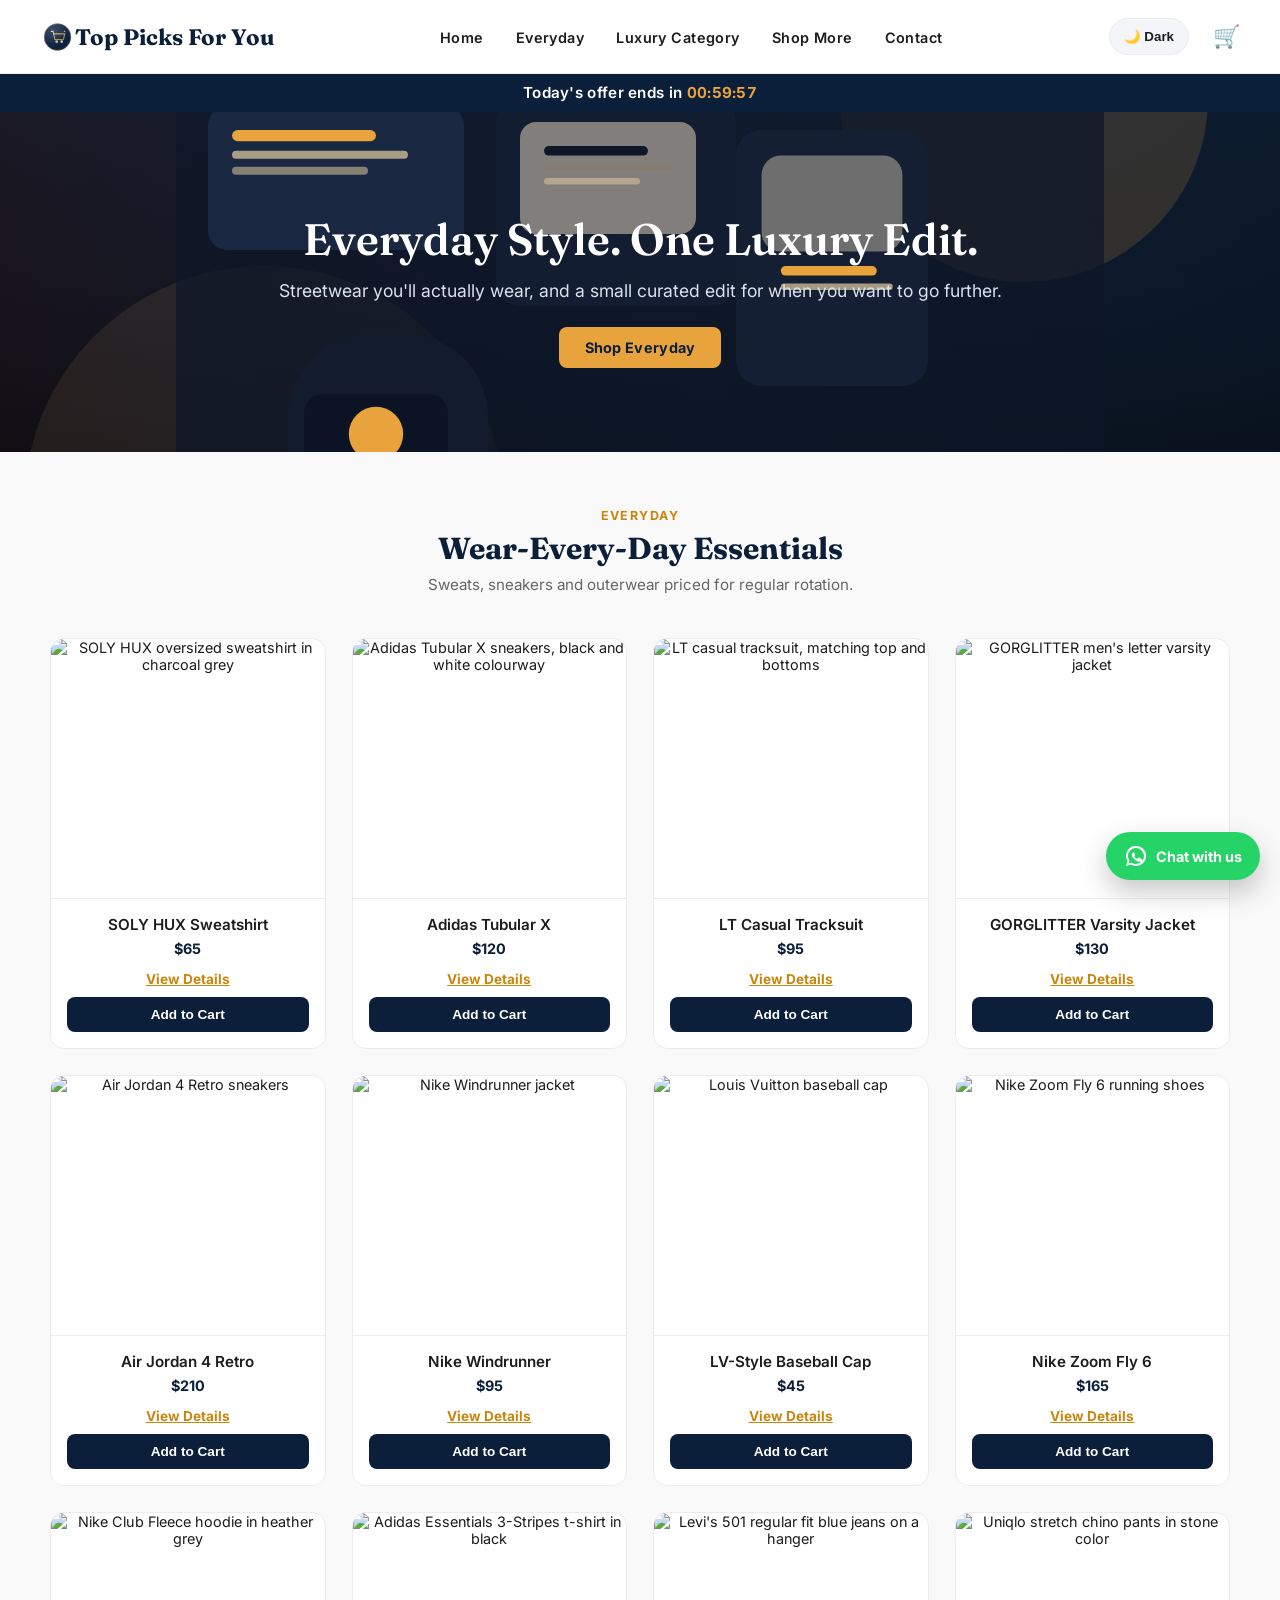
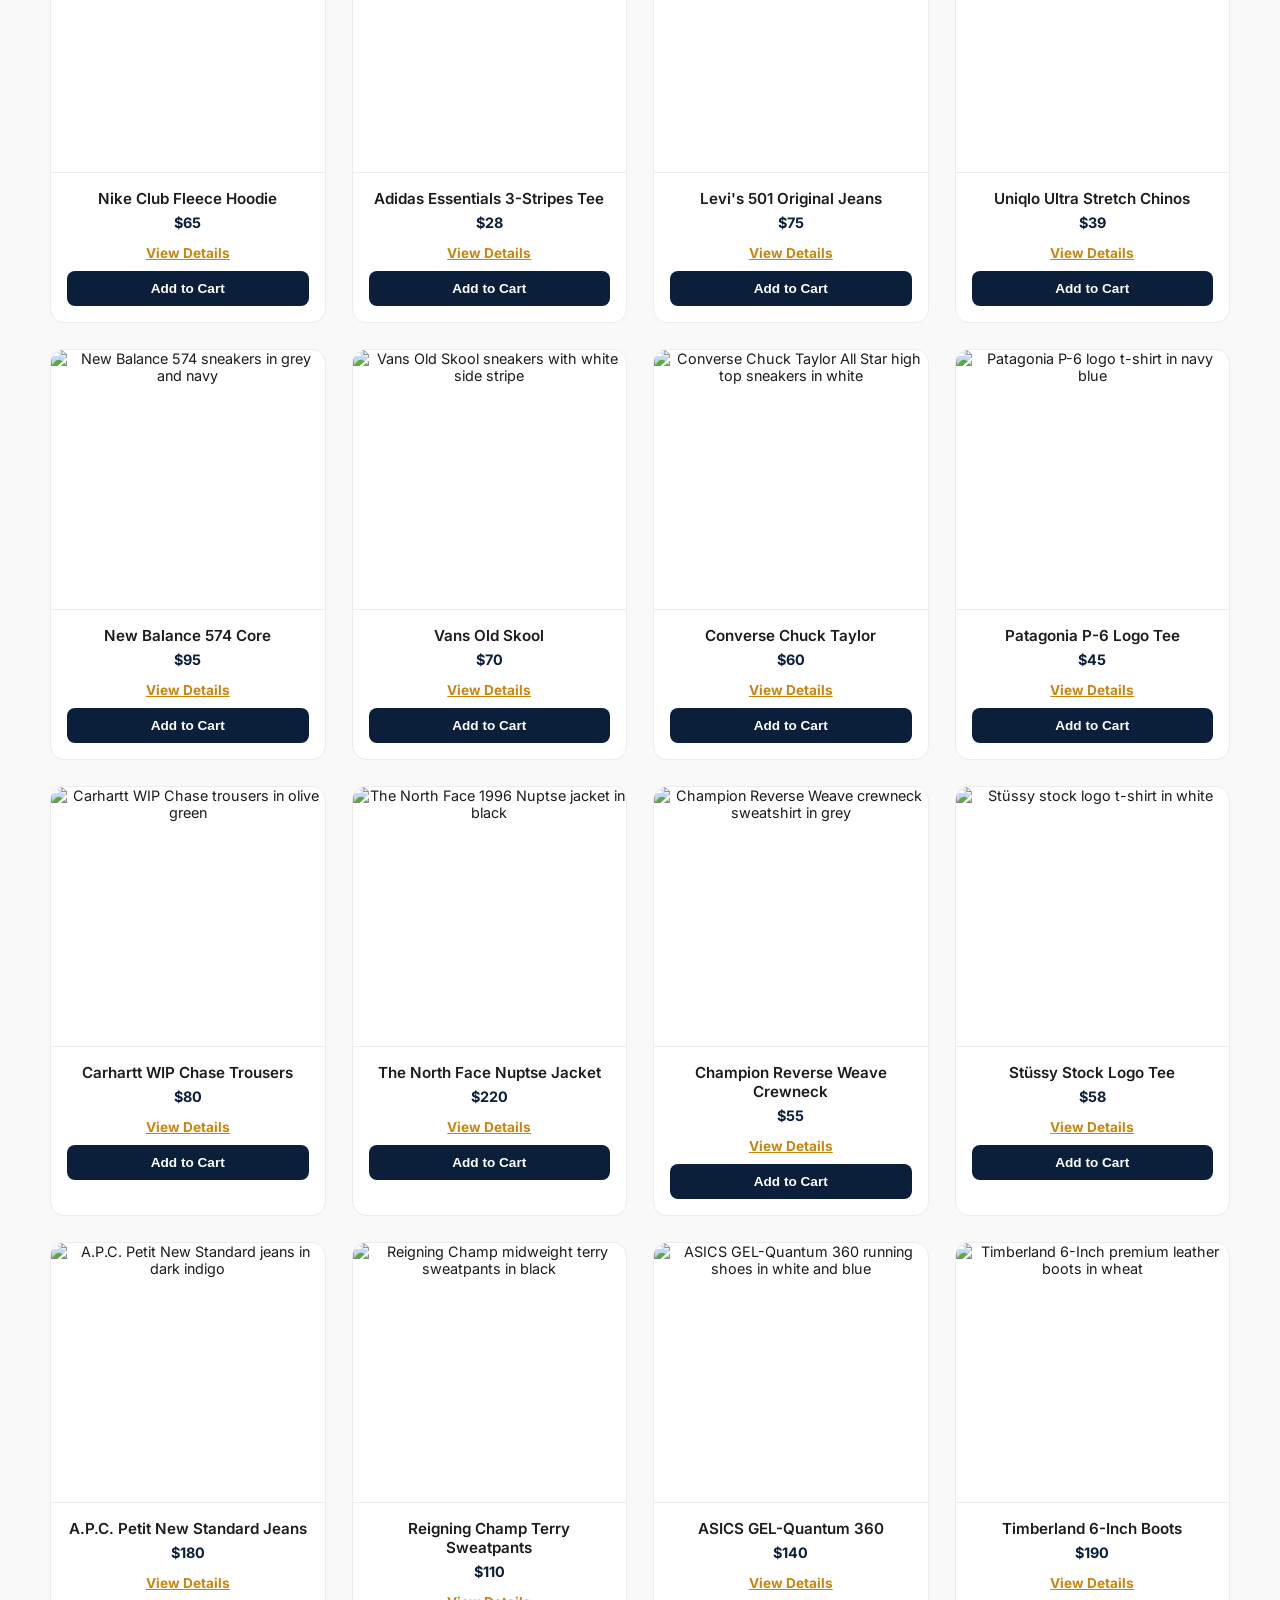
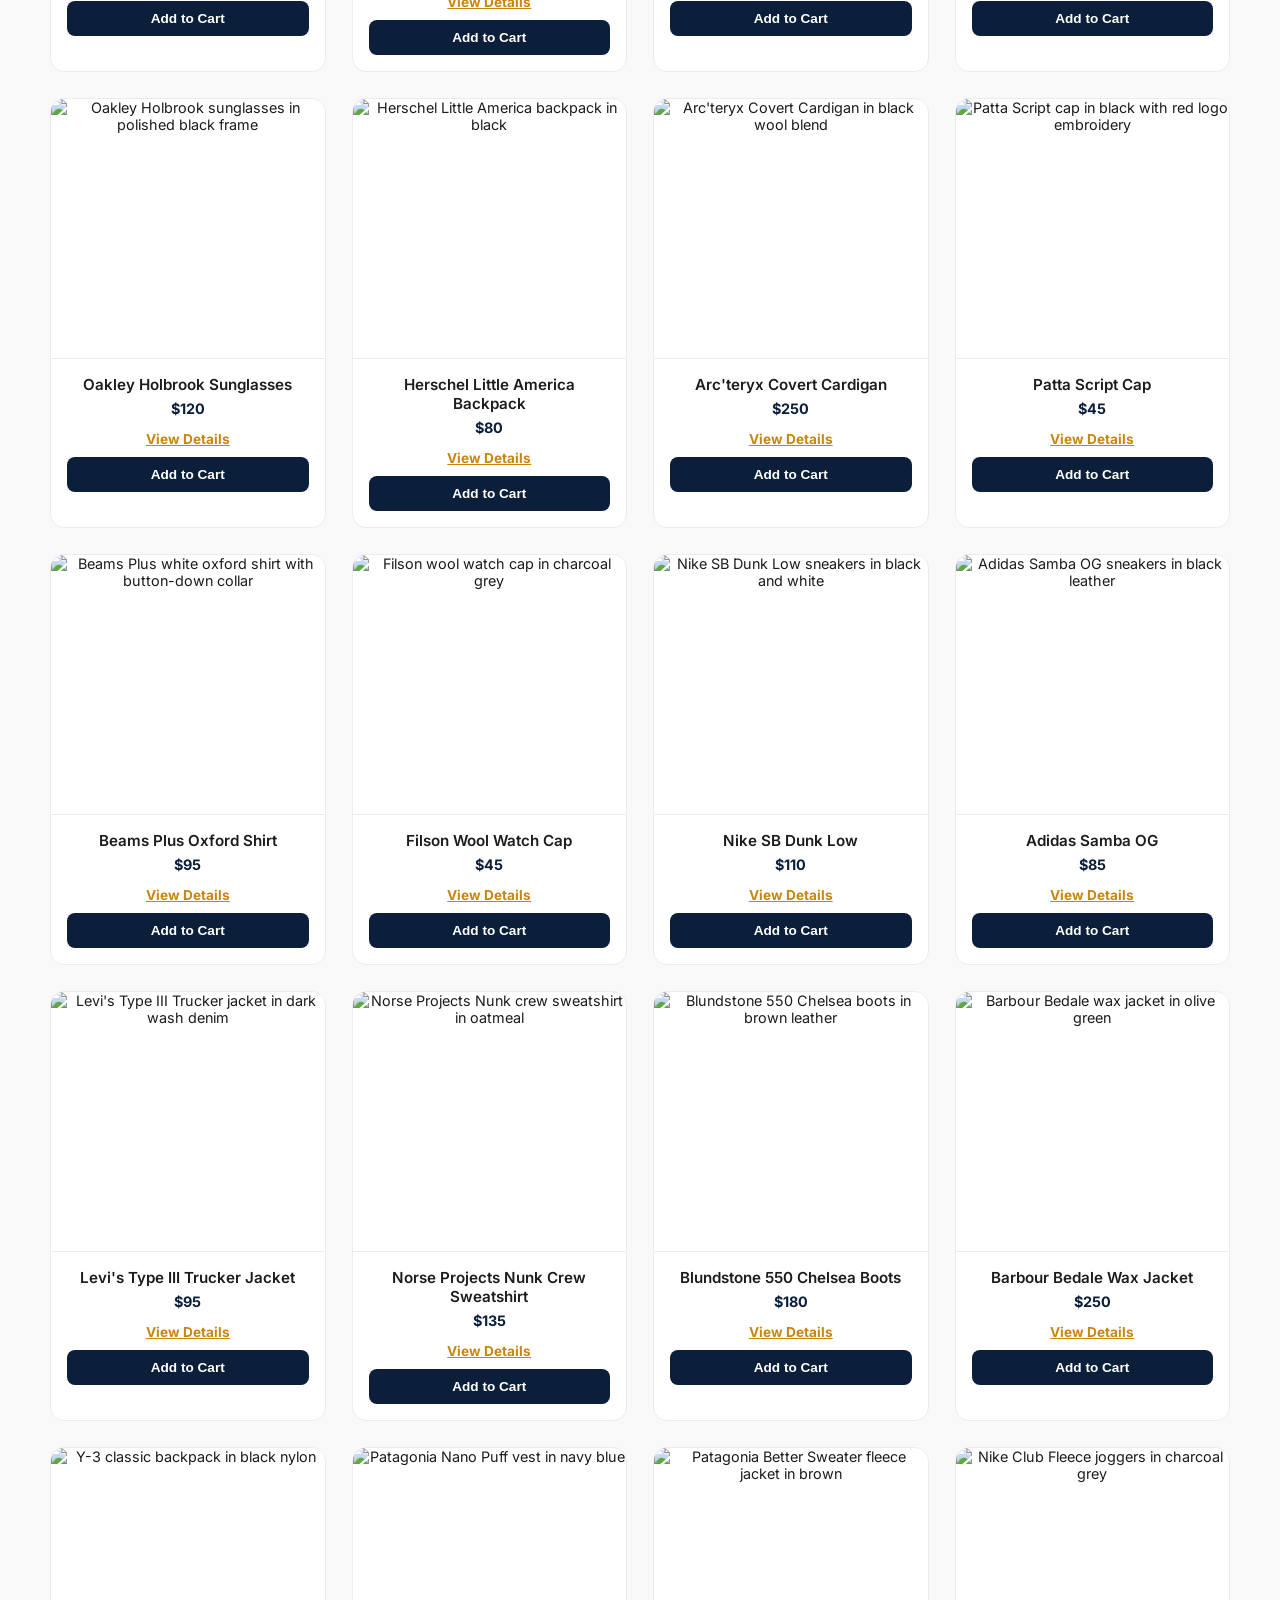
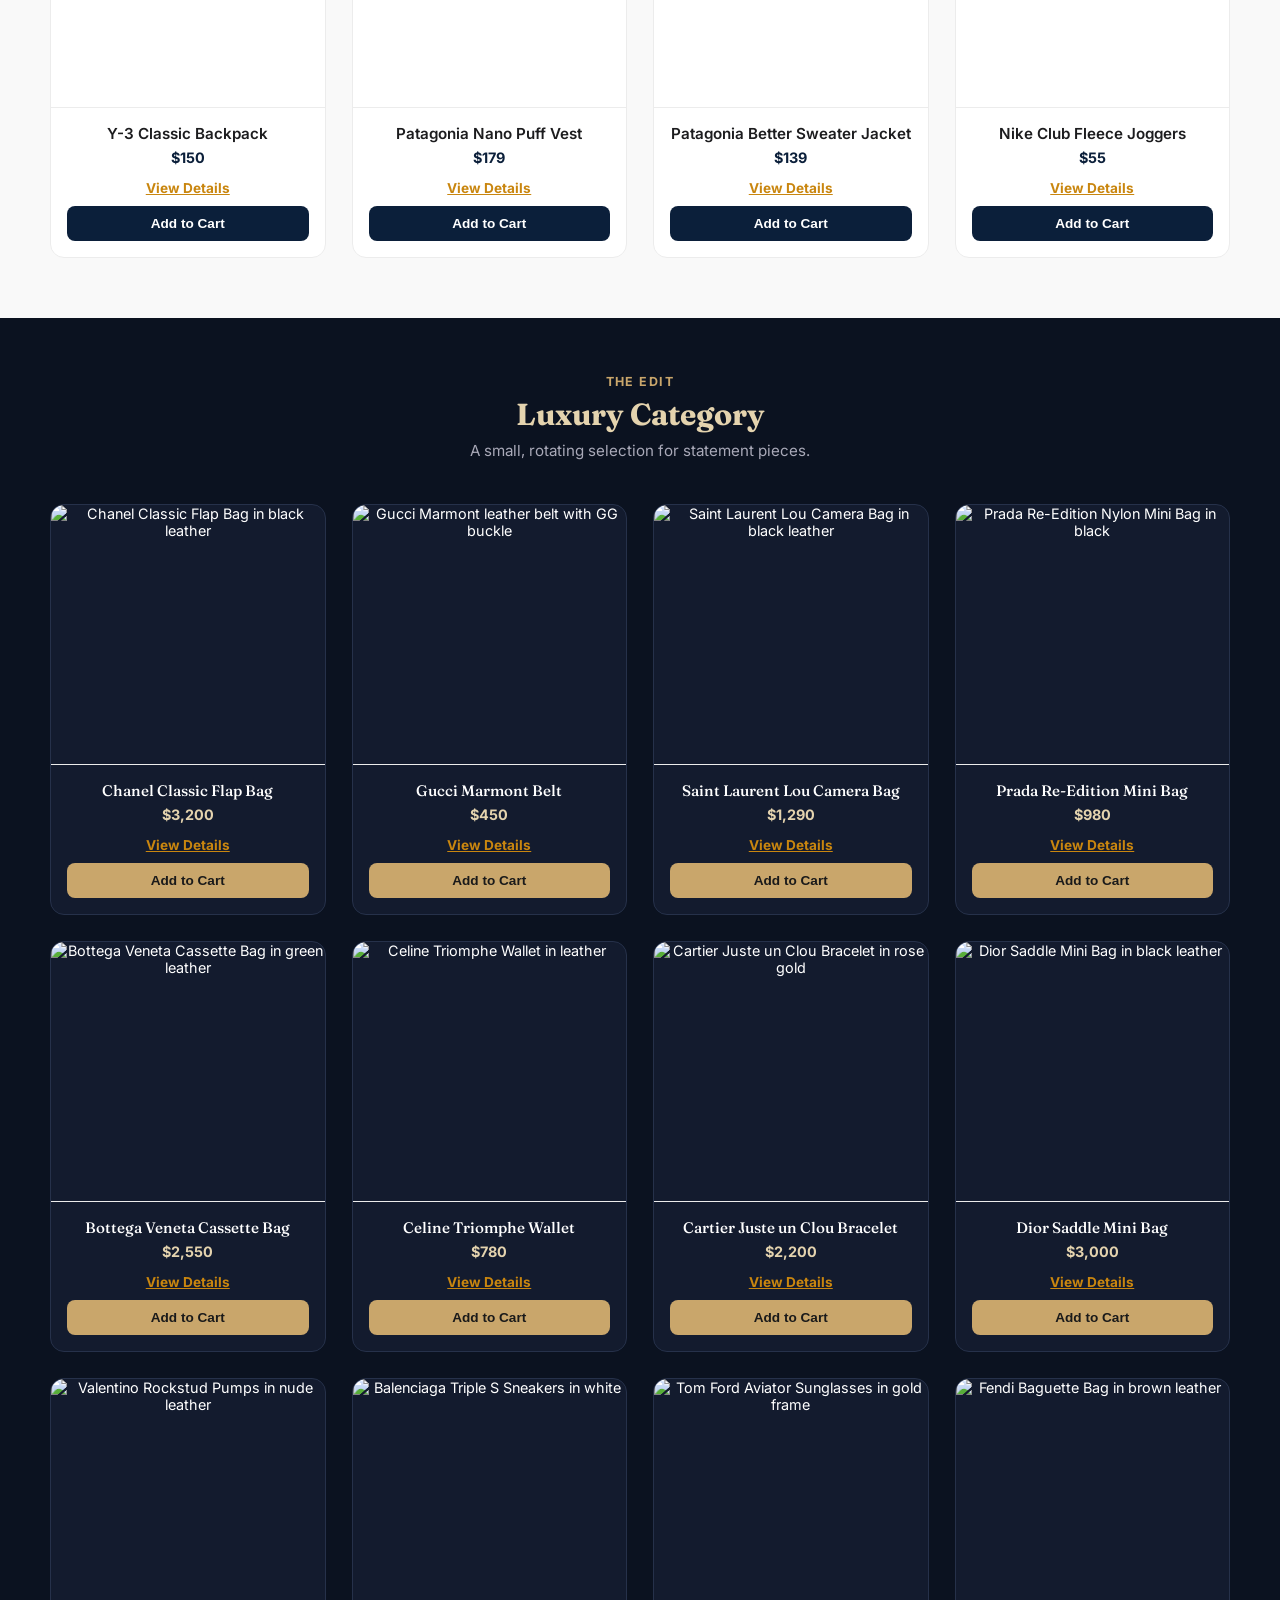
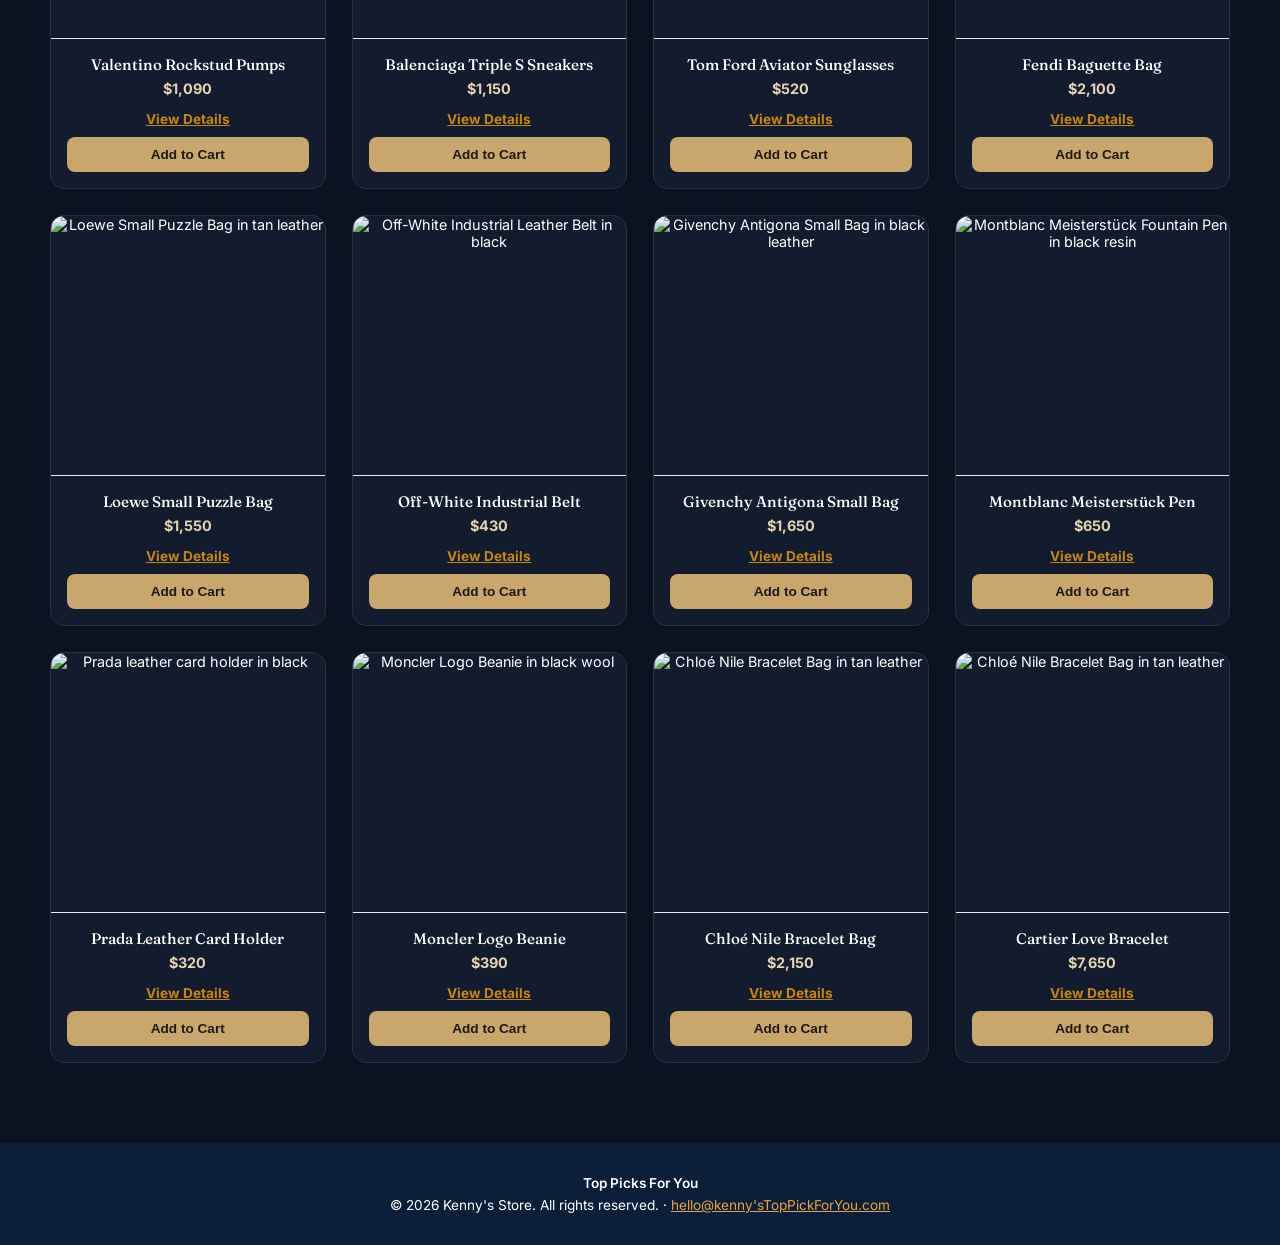
==== commit 6a07818b: "Add files via upload" ====
--- a/index.html
+++ b/index.html
@@ -22,7 +22,7 @@
             <ul class="nav-links" id="navLinks">
                 <li><a href="#main">Home</a></li>
                 <li><a href="#everyday">Everyday</a></li>
-                <li><a href="#luxury">Luxury Edit</a></li>
+                <li><a href="#luxury">Luxury Category</a></li>
                 <li><a href="shop-more.html">Shop More</a></li>
                 <li><a href="#footer-contact">Contact</a></li>
                 <li class="mobile-theme"><button id="themeToggleMobile" class="theme-btn" aria-label="Toggle Theme">🌙 Mode</button></li>
@@ -391,7 +391,7 @@
         <section id="luxury" class="luxury" aria-labelledby="luxury-heading">
             <div class="section-header">
                 <p class="eyebrow">The Edit</p>
-                <h2 id="luxury-heading">Luxury Edit</h2>
+                <h2 id="luxury-heading">Luxury Category</h2>
                 <p>A small, rotating selection for statement pieces.</p>
             </div>
             <div class="product-grid">
